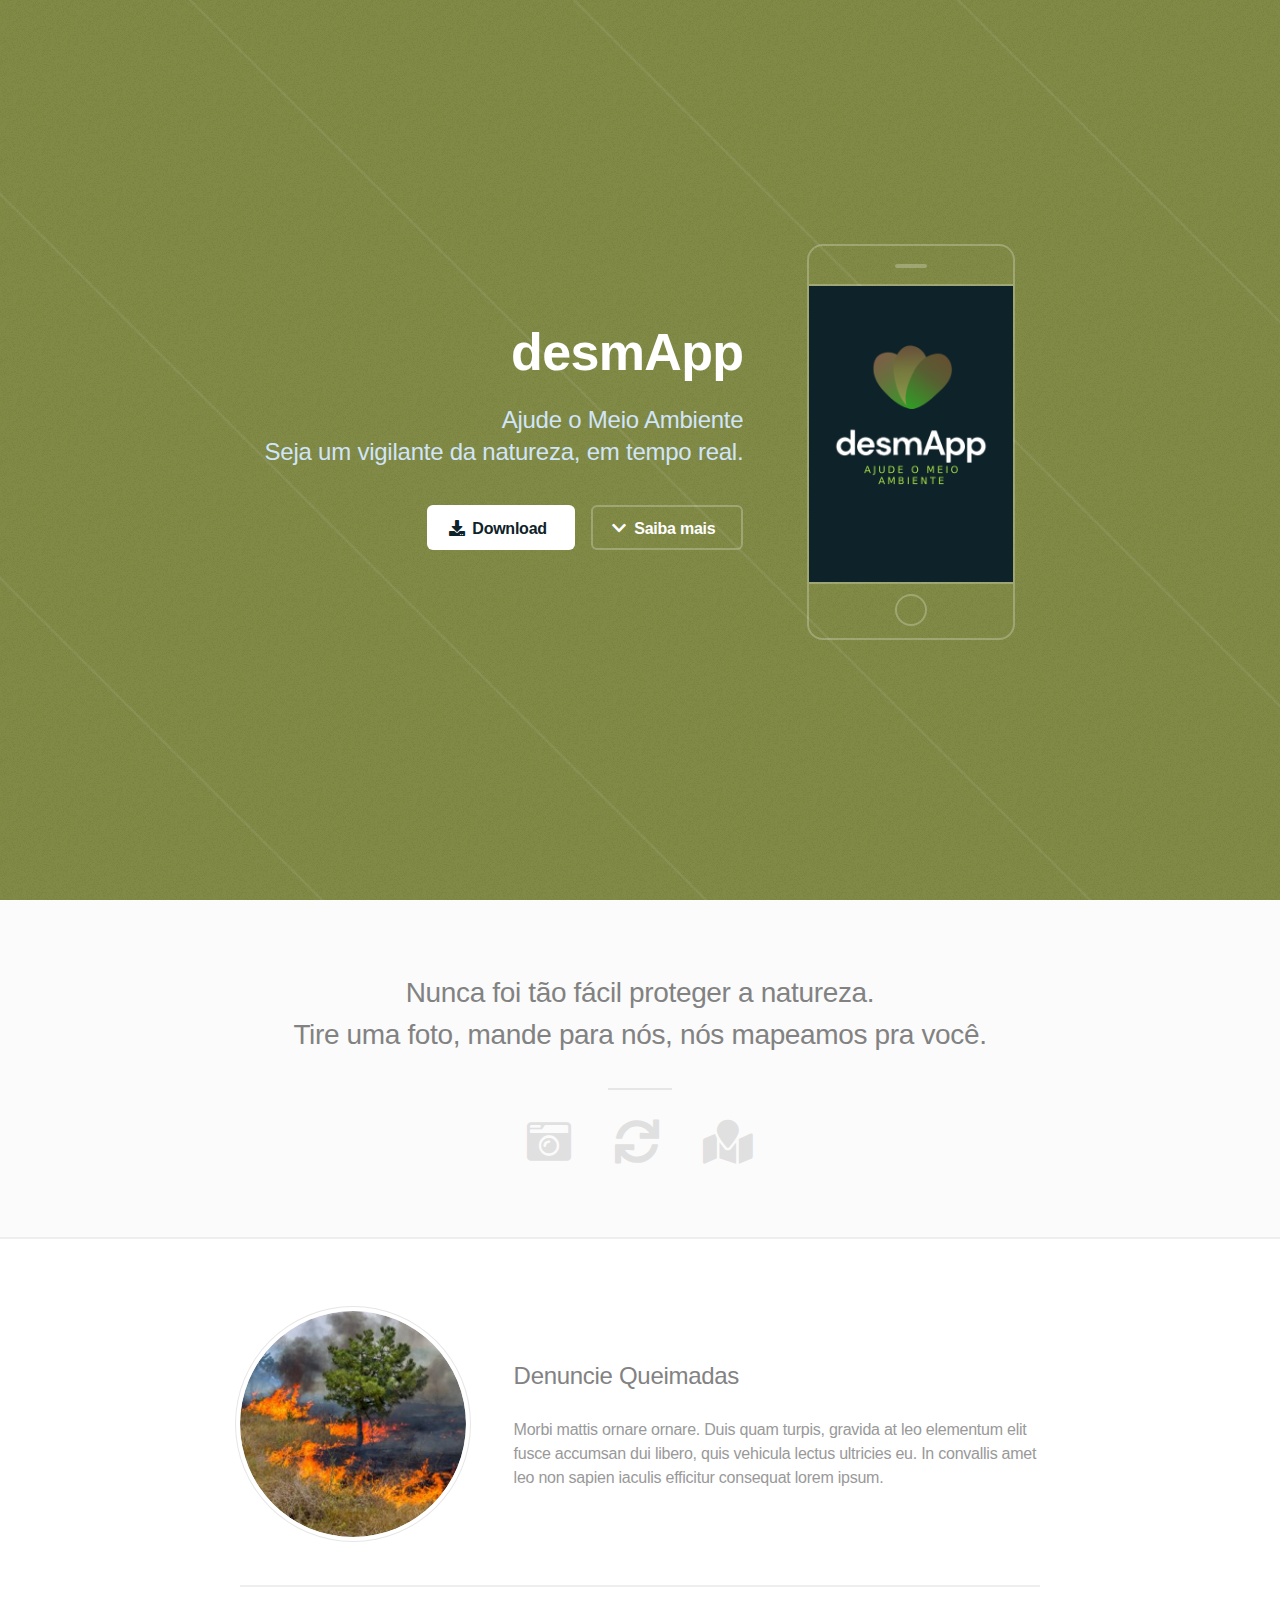
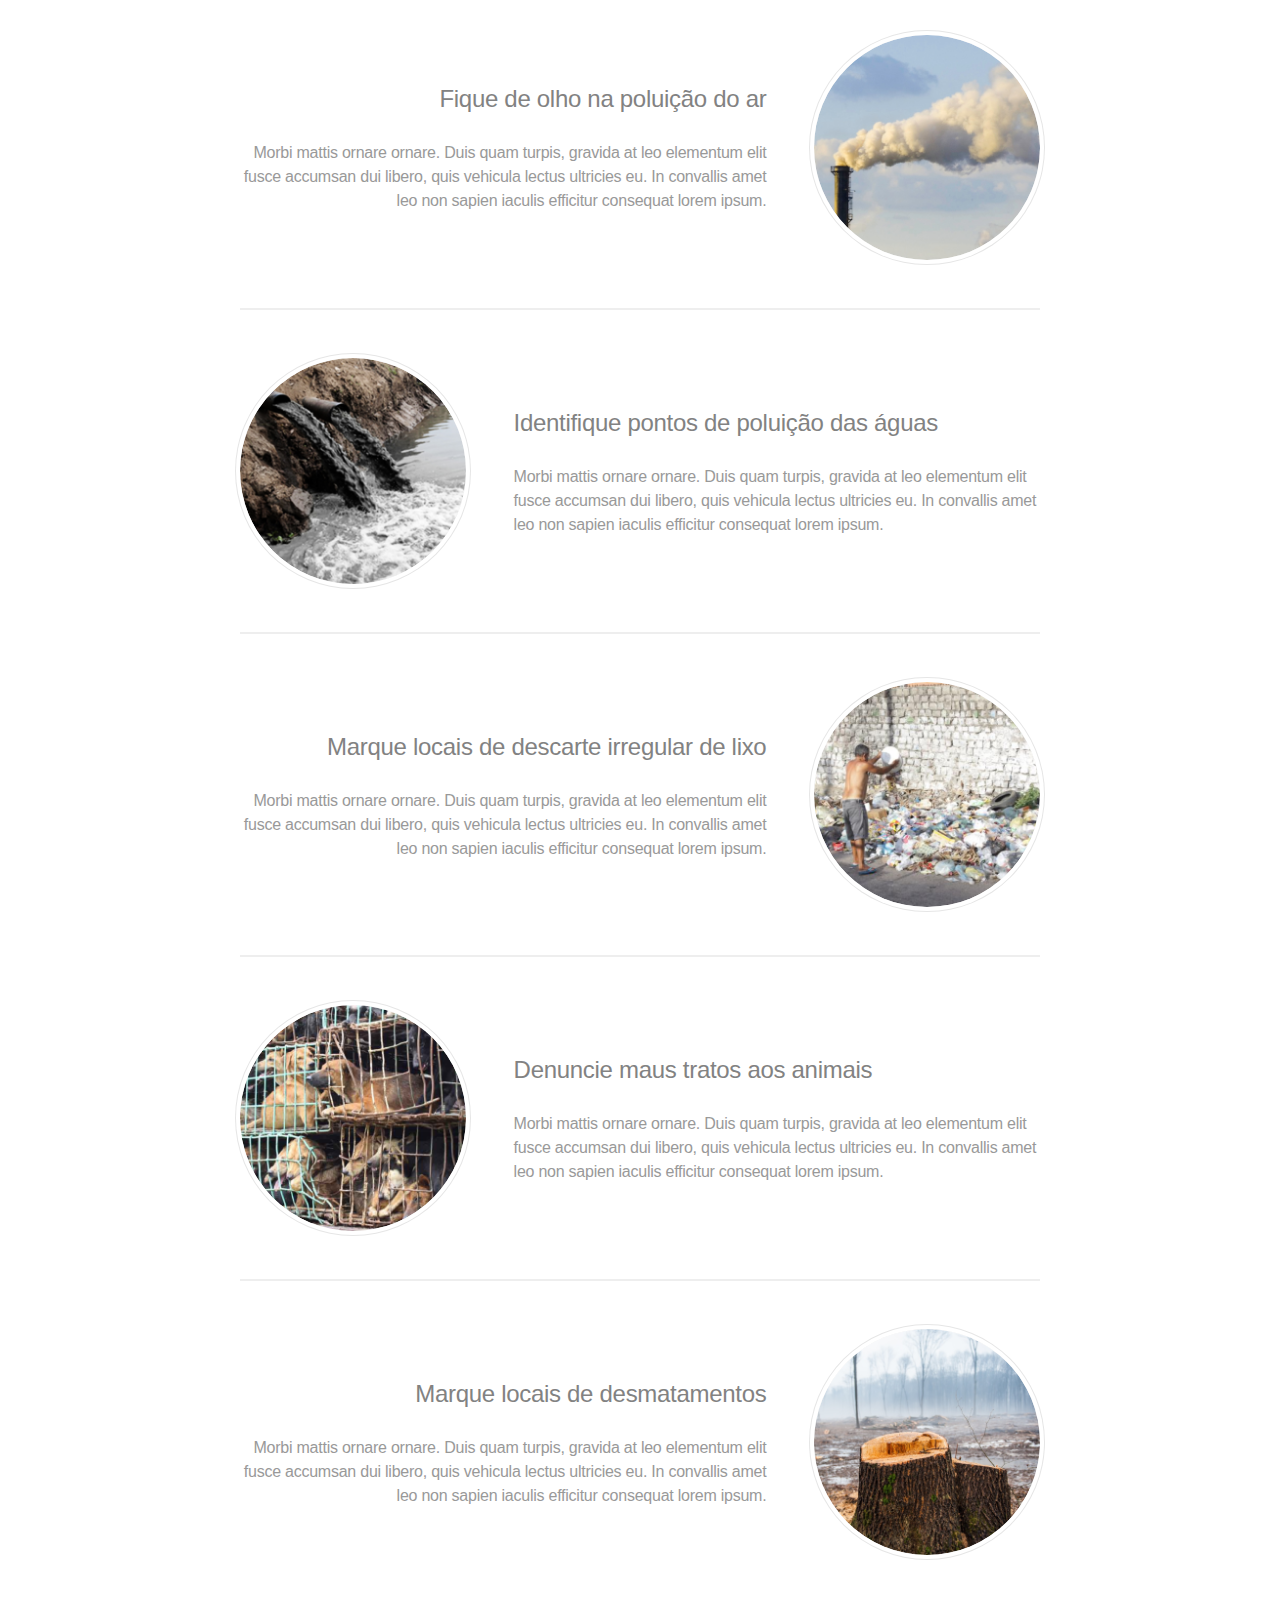
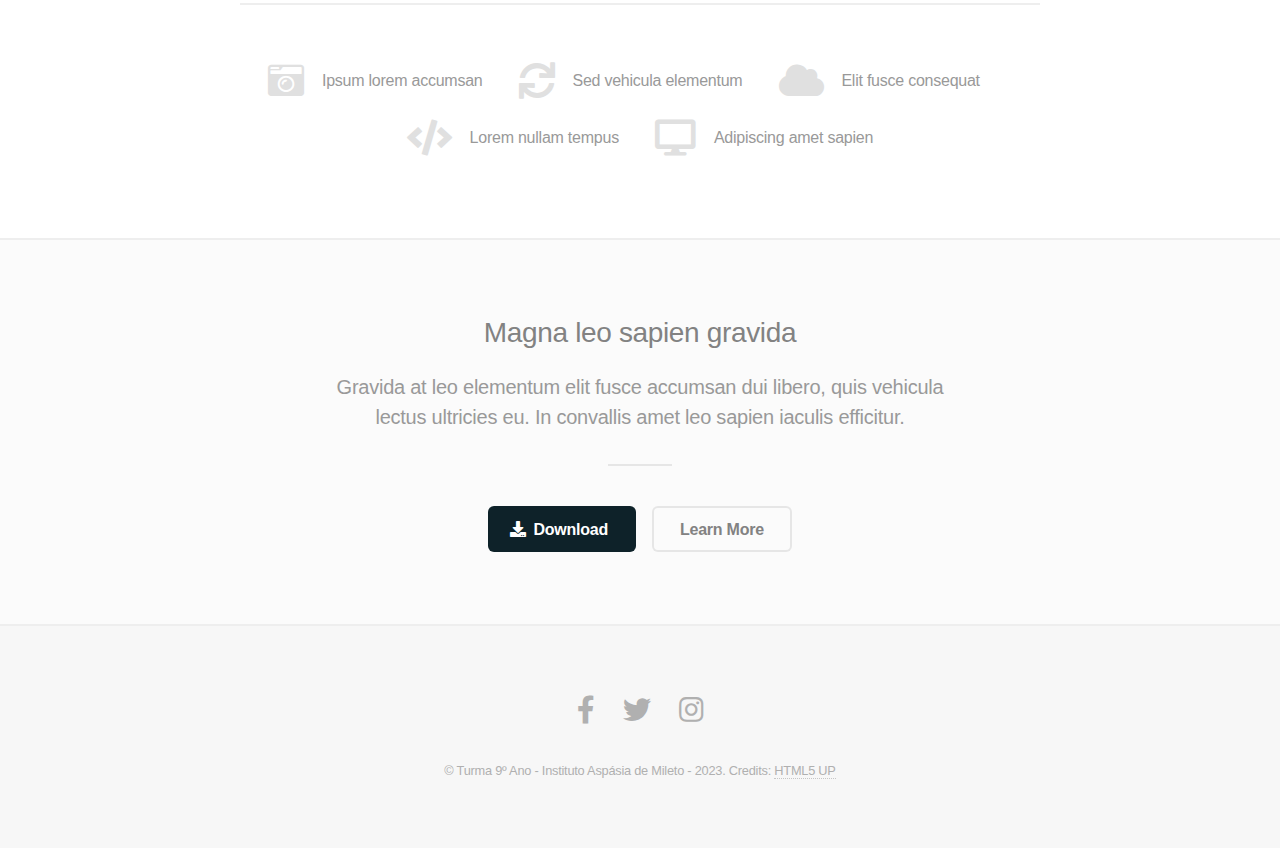
==== index.html @ bf7c0631 "Layout Site" ====
<!DOCTYPE HTML>
<!--
	Fractal by HTML5 UP
	html5up.net | @ajlkn
	Free for personal and commercial use under the CCA 3.0 license (html5up.net/license)
-->
<html>
	<head>
		<title>desmApp - Ajude o Meio Ambiente</title>
		<meta charset="utf-8" />
		<meta name="viewport" content="width=device-width, initial-scale=1, user-scalable=no" />
		<link rel="stylesheet" href="assets/css/main.css" />
		<noscript><link rel="stylesheet" href="assets/css/noscript.css" /></noscript>
	</head>
	<body class="is-preload">

		<!-- Header -->
			<header id="header">
				<div class="content">
					<h1><a href="#">desmApp</a></h1>
					<p>Ajude o Meio Ambiente<br />
					Seja um vigilante da natureza, em tempo real.</p>
					<ul class="actions">
						<li><a href="#" class="button primary icon solid fa-download">Download</a></li>
						<li><a href="#one" class="button icon solid fa-chevron-down scrolly">Saiba mais</a></li>
					</ul>
				</div>
				<div class="image phone"><div class="inner"><img src="images/screen.png" alt="" /></div></div>
			</header>

		<!-- One -->
			<section id="one" class="wrapper style2 special">
				<header class="major">
					<h2>Nunca foi tão fácil proteger a natureza. <br />
					Tire uma foto, mande para nós, nós mapeamos pra você.</h2>
				</header>
				<ul class="icons major">
					<li><span class="icon solid fa-camera-retro"><span class="label">Tire uma foto</span></span></li>
					<li><span class="icon solid fa-sync"><span class="label">Envie para nós</span></span></li>
					<li><span class="icon solid fa-map-marked"><span class="label">Mostraremos no mapa</span></span></li>
				</ul>
			</section>

		<!-- Two -->
			<section id="two" class="wrapper">
				<div class="inner alt">
					<section class="spotlight">
						<div class="image"><img src="images/pic01.png" alt="" /></div>
						<div class="content">
							<h3>Denuncie Queimadas</h3>
							<p>Morbi mattis ornare ornare. Duis quam turpis, gravida at leo elementum elit fusce accumsan dui libero, quis vehicula lectus ultricies eu. In convallis amet leo non sapien iaculis efficitur consequat lorem ipsum.</p>
						</div>
					</section>
					<section class="spotlight">
						<div class="image"><img src="images/pic02.png" alt="" /></div>
						<div class="content">
							<h3>Fique de olho na poluição do ar</h3>
							<p>Morbi mattis ornare ornare. Duis quam turpis, gravida at leo elementum elit fusce accumsan dui libero, quis vehicula lectus ultricies eu. In convallis amet leo non sapien iaculis efficitur consequat lorem ipsum.</p>
						</div>
					</section>
					<section class="spotlight">
						<div class="image"><img src="images/pic03.png" alt="" /></div>
						<div class="content">
							<h3>Identifique pontos de poluição das águas</h3>
							<p>Morbi mattis ornare ornare. Duis quam turpis, gravida at leo elementum elit fusce accumsan dui libero, quis vehicula lectus ultricies eu. In convallis amet leo non sapien iaculis efficitur consequat lorem ipsum.</p>
						</div>
					</section>
					<section class="spotlight">
						<div class="image"><img src="images/pic04.png" alt="" /></div>
						<div class="content">
							<h3>Marque locais de descarte irregular de lixo</h3>
							<p>Morbi mattis ornare ornare. Duis quam turpis, gravida at leo elementum elit fusce accumsan dui libero, quis vehicula lectus ultricies eu. In convallis amet leo non sapien iaculis efficitur consequat lorem ipsum.</p>
						</div>
					</section>
					<section class="spotlight">
						<div class="image"><img src="images/pic05.png" alt="" /></div>
						<div class="content">
							<h3>Denuncie maus tratos aos animais</h3>
							<p>Morbi mattis ornare ornare. Duis quam turpis, gravida at leo elementum elit fusce accumsan dui libero, quis vehicula lectus ultricies eu. In convallis amet leo non sapien iaculis efficitur consequat lorem ipsum.</p>
						</div>
					</section>
					<section class="spotlight">
						<div class="image"><img src="images/pic06.png" alt="" /></div>
						<div class="content">
							<h3>Marque locais de desmatamentos</h3>
							<p>Morbi mattis ornare ornare. Duis quam turpis, gravida at leo elementum elit fusce accumsan dui libero, quis vehicula lectus ultricies eu. In convallis amet leo non sapien iaculis efficitur consequat lorem ipsum.</p>
						</div>
					</section>
					<section class="special">
						<ul class="icons labeled">
							<li><span class="icon solid fa-camera-retro"><span class="label">Ipsum lorem accumsan</span></span></li>
							<li><span class="icon solid fa-sync"><span class="label">Sed vehicula elementum</span></span></li>
							<li><span class="icon solid fa-cloud"><span class="label">Elit fusce consequat</span></span></li>
							<li><span class="icon solid fa-code"><span class="label">Lorem nullam tempus</span></span></li>
							<li><span class="icon solid fa-desktop"><span class="label">Adipiscing amet sapien</span></span></li>
						</ul>
					</section>
				</div>
			</section>

		<!-- Three -->
			<section id="three" class="wrapper style2 special">
				<header class="major">
					<h2>Magna leo sapien gravida</h2>
					<p>Gravida at leo elementum elit fusce accumsan dui libero, quis vehicula<br />
					lectus ultricies eu. In convallis amet leo sapien iaculis efficitur.</p>
				</header>
				<ul class="actions special">
					<li><a href="#" class="button primary icon solid fa-download">Download</a></li>
					<li><a href="#" class="button">Learn More</a></li>
				</ul>
			</section>

		<!-- Four -->
		<!--
			<section id="four" class="wrapper">
				<div class="inner">

					<header class="major">
						<h2>Elements</h2>
					</header>

					<section>
						<h4>Text</h4>
						<p>This is <b>bold</b> and this is <strong>strong</strong>. This is <i>italic</i> and this is <em>emphasized</em>.
						This is <sup>superscript</sup> text and this is <sub>subscript</sub> text.
						This is <u>underlined</u> and this is code: <code>for (;;) { ... }</code>. Finally, <a href="#">this is a link</a>.</p>
						<hr />
						<header>
							<h4>Heading with a Subtitle</h4>
							<p>Lorem ipsum dolor sit amet nullam id egestas urna aliquam</p>
						</header>
						<p>Nunc lacinia ante nunc ac lobortis. Interdum adipiscing gravida odio porttitor sem non mi integer non faucibus ornare mi ut ante amet placerat aliquet. Volutpat eu sed ante lacinia sapien lorem accumsan varius montes viverra nibh in adipiscing blandit tempus accumsan.</p>
						<header>
							<h5>Heading with a Subtitle</h5>
							<p>Lorem ipsum dolor sit amet nullam id egestas urna aliquam</p>
						</header>
						<p>Nunc lacinia ante nunc ac lobortis. Interdum adipiscing gravida odio porttitor sem non mi integer non faucibus ornare mi ut ante amet placerat aliquet. Volutpat eu sed ante lacinia sapien lorem accumsan varius montes viverra nibh in adipiscing blandit tempus accumsan.</p>
						<hr />
						<h2>Heading Level 2</h2>
						<h3>Heading Level 3</h3>
						<h4>Heading Level 4</h4>
						<h5>Heading Level 5</h5>
						<h6>Heading Level 6</h6>
						<hr />
						<h5>Blockquote</h5>
						<blockquote>Fringilla nisl. Donec accumsan interdum nisi, quis tincidunt felis sagittis eget tempus euismod. Vestibulum ante ipsum primis in faucibus vestibulum. Blandit adipiscing eu felis iaculis volutpat ac adipiscing accumsan faucibus. Vestibulum ante ipsum primis in faucibus lorem ipsum dolor sit amet nullam adipiscing eu felis.</blockquote>
						<h5>Preformatted</h5>
						<pre><code>i = 0;

while (!deck.isInOrder()) {
  print 'Iteration ' + i;
  deck.shuffle();
  i++;
}

print 'It took ' + i + ' iterations to sort the deck.';</code></pre>
					</section>

					<section>
						<h4>Lists</h4>
						<div class="row">
							<div class="col-6 col-12-medium">
								<h5>Unordered</h5>
								<ul>
									<li>Dolor pulvinar etiam.</li>
									<li>Sagittis adipiscing.</li>
									<li>Felis enim feugiat.</li>
								</ul>
								<h5>Alternate</h5>
								<ul class="alt">
									<li>Dolor pulvinar etiam.</li>
									<li>Sagittis adipiscing.</li>
									<li>Felis enim feugiat.</li>
								</ul>
							</div>
							<div class="col-6 col-12-medium">
								<h5>Ordered</h5>
								<ol>
									<li>Dolor pulvinar etiam.</li>
									<li>Etiam vel felis viverra.</li>
									<li>Felis enim feugiat.</li>
									<li>Dolor pulvinar etiam.</li>
									<li>Etiam vel felis lorem.</li>
									<li>Felis enim et feugiat.</li>
								</ol>
								<h5>Icons</h5>
								<ul class="icons">
									<li><a href="#" class="icon brands fa-twitter"><span class="label">Twitter</span></a></li>
									<li><a href="#" class="icon brands fa-facebook-f"><span class="label">Facebook</span></a></li>
									<li><a href="#" class="icon brands fa-instagram"><span class="label">Instagram</span></a></li>
									<li><a href="#" class="icon brands fa-github"><span class="label">Github</span></a></li>
								</ul>
							</div>
						</div>
						<h5>Actions</h5>
						<div class="row">
							<div class="col-6 col-12-medium">
								<ul class="actions">
									<li><a href="#" class="button primary">Default</a></li>
									<li><a href="#" class="button">Default</a></li>
								</ul>
								<ul class="actions small">
									<li><a href="#" class="button primary small">Small</a></li>
									<li><a href="#" class="button small">Small</a></li>
								</ul>
								<ul class="actions stacked">
									<li><a href="#" class="button primary">Default</a></li>
									<li><a href="#" class="button">Default</a></li>
								</ul>
								<ul class="actions stacked">
									<li><a href="#" class="button primary small">Small</a></li>
									<li><a href="#" class="button small">Small</a></li>
								</ul>
							</div>
							<div class="col-6 col-12-medium">
								<ul class="actions stacked">
									<li><a href="#" class="button primary fit">Default</a></li>
									<li><a href="#" class="button fit">Default</a></li>
								</ul>
								<ul class="actions stacked">
									<li><a href="#" class="button primary small fit">Small</a></li>
									<li><a href="#" class="button small fit">Small</a></li>
								</ul>
							</div>
						</div>
					</section>

					<section>
						<h4>Table</h4>
						<h5>Default</h5>
						<div class="table-wrapper">
							<table>
								<thead>
									<tr>
										<th>Name</th>
										<th>Description</th>
										<th>Price</th>
									</tr>
								</thead>
								<tbody>
									<tr>
										<td>Item One</td>
										<td>Ante turpis integer aliquet porttitor.</td>
										<td>29.99</td>
									</tr>
									<tr>
										<td>Item Two</td>
										<td>Vis ac commodo adipiscing arcu aliquet.</td>
										<td>19.99</td>
									</tr>
									<tr>
										<td>Item Three</td>
										<td> Morbi faucibus arcu accumsan lorem.</td>
										<td>29.99</td>
									</tr>
									<tr>
										<td>Item Four</td>
										<td>Vitae integer tempus condimentum.</td>
										<td>19.99</td>
									</tr>
									<tr>
										<td>Item Five</td>
										<td>Ante turpis integer aliquet porttitor.</td>
										<td>29.99</td>
									</tr>
								</tbody>
								<tfoot>
									<tr>
										<td colspan="2"></td>
										<td>100.00</td>
									</tr>
								</tfoot>
							</table>
						</div>

						<h5>Alternate</h5>
						<div class="table-wrapper">
							<table class="alt">
								<thead>
									<tr>
										<th>Name</th>
										<th>Description</th>
										<th>Price</th>
									</tr>
								</thead>
								<tbody>
									<tr>
										<td>Item One</td>
										<td>Ante turpis integer aliquet porttitor.</td>
										<td>29.99</td>
									</tr>
									<tr>
										<td>Item Two</td>
										<td>Vis ac commodo adipiscing arcu aliquet.</td>
										<td>19.99</td>
									</tr>
									<tr>
										<td>Item Three</td>
										<td> Morbi faucibus arcu accumsan lorem.</td>
										<td>29.99</td>
									</tr>
									<tr>
										<td>Item Four</td>
										<td>Vitae integer tempus condimentum.</td>
										<td>19.99</td>
									</tr>
									<tr>
										<td>Item Five</td>
										<td>Ante turpis integer aliquet porttitor.</td>
										<td>29.99</td>
									</tr>
								</tbody>
								<tfoot>
									<tr>
										<td colspan="2"></td>
										<td>100.00</td>
									</tr>
								</tfoot>
							</table>
						</div>
					</section>

					<section>
						<h4>Buttons</h4>
						<ul class="actions">
							<li><a href="#" class="button primary">Primary</a></li>
							<li><a href="#" class="button">Default</a></li>
						</ul>
						<ul class="actions">
							<li><a href="#" class="button large">Large</a></li>
							<li><a href="#" class="button">Default</a></li>
							<li><a href="#" class="button small">Small</a></li>
						</ul>
						<ul class="actions fit">
							<li><a href="#" class="button fit">Fit</a></li>
							<li><a href="#" class="button primary fit">Fit</a></li>
							<li><a href="#" class="button fit">Fit</a></li>
						</ul>
						<ul class="actions fit small">
							<li><a href="#" class="button primary fit small">Fit + Small</a></li>
							<li><a href="#" class="button fit small">Fit + Small</a></li>
							<li><a href="#" class="button primary fit small">Fit + Small</a></li>
						</ul>
						<ul class="actions">
							<li><a href="#" class="button primary icon solid fa-download">Icon</a></li>
							<li><a href="#" class="button icon solid fa-download">Icon</a></li>
						</ul>
						<ul class="actions">
							<li><span class="button primary disabled">Disabled</span></li>
							<li><span class="button disabled">Disabled</span></li>
						</ul>
					</section>

					<section>
						<h4>Form</h4>
						<form method="post" action="#">
							<div class="row gtr-uniform">
								<div class="col-6 col-12-xsmall">
									<input type="text" name="demo-name" id="demo-name" value="" placeholder="Name" />
								</div>
								<div class="col-6 col-12-xsmall">
									<input type="email" name="demo-email" id="demo-email" value="" placeholder="Email" />
								</div>
								<div class="col-12">
									<select name="demo-category" id="demo-category">
										<option value="">- Category -</option>
										<option value="1">Manufacturing</option>
										<option value="1">Shipping</option>
										<option value="1">Administration</option>
										<option value="1">Human Resources</option>
									</select>
								</div>
								<div class="col-4 col-12-small">
									<input type="radio" id="demo-priority-low" name="demo-priority" checked>
									<label for="demo-priority-low">Low</label>
								</div>
								<div class="col-4 col-12-small">
									<input type="radio" id="demo-priority-normal" name="demo-priority">
									<label for="demo-priority-normal">Normal</label>
								</div>
								<div class="col-4 col-12-small">
									<input type="radio" id="demo-priority-high" name="demo-priority">
									<label for="demo-priority-high">High</label>
								</div>
								<div class="col-6 col-12-small">
									<input type="checkbox" id="demo-copy" name="demo-copy">
									<label for="demo-copy">Email me a copy</label>
								</div>
								<div class="col-6 col-12-small">
									<input type="checkbox" id="demo-human" name="demo-human" checked>
									<label for="demo-human">Not a robot</label>
								</div>
								<div class="col-12">
									<textarea name="demo-message" id="demo-message" placeholder="Enter your message" rows="6"></textarea>
								</div>
								<div class="col-12">
									<ul class="actions">
										<li><input type="submit" value="Send Message" class="primary" /></li>
										<li><input type="reset" value="Reset" /></li>
									</ul>
								</div>
							</div>
						</form>
					</section>

					<section>
						<h4>Image</h4>
						<h5>Fit</h5>
						<div class="box alt">
							<div class="row gtr-uniform">
								<div class="col-12"><span class="image fit"><img src="images/pic04.jpg" alt="" /></span></div>
								<div class="col-4"><span class="image fit"><img src="images/pic01.jpg" alt="" /></span></div>
								<div class="col-4"><span class="image fit"><img src="images/pic02.jpg" alt="" /></span></div>
								<div class="col-4"><span class="image fit"><img src="images/pic03.jpg" alt="" /></span></div>
								<div class="col-4"><span class="image fit"><img src="images/pic02.jpg" alt="" /></span></div>
								<div class="col-4"><span class="image fit"><img src="images/pic03.jpg" alt="" /></span></div>
								<div class="col-4"><span class="image fit"><img src="images/pic01.jpg" alt="" /></span></div>
								<div class="col-4"><span class="image fit"><img src="images/pic03.jpg" alt="" /></span></div>
								<div class="col-4"><span class="image fit"><img src="images/pic01.jpg" alt="" /></span></div>
								<div class="col-4"><span class="image fit"><img src="images/pic02.jpg" alt="" /></span></div>
							</div>
						</div>
						<h5>Left &amp; Right</h5>
						<p><span class="image left"><img src="images/pic05.jpg" alt="" /></span>Fringilla nisl. Donec accumsan interdum nisi, quis tincidunt felis sagittis eget. tempus euismod. Vestibulum ante ipsum primis in faucibus vestibulum. Blandit adipiscing eu felis iaculis volutpat ac adipiscing accumsan eu faucibus. Integer ac pellentesque praesent tincidunt felis sagittis eget. tempus euismod. Vestibulum ante ipsum primis in faucibus vestibulum. Blandit adipiscing eu felis iaculis volutpat ac adipiscing accumsan eu faucibus. Integer ac pellentesque praesent. Donec accumsan interdum nisi, quis tincidunt felis sagittis eget. tempus euismod. Vestibulum ante ipsum primis in faucibus vestibulum. Blandit adipiscing eu felis iaculis volutpat ac adipiscing accumsan eu faucibus. Integer ac pellentesque praesent tincidunt felis sagittis eget. tempus euismod. Vestibulum ante ipsum primis in faucibus vestibulum. Blandit adipiscing eu felis iaculis volutpat ac adipiscing accumsan eu faucibus. Integer ac pellentesque praesent. Blandit adipiscing eu felis iaculis volutpat ac adipiscing accumsan eu faucibus. Integer ac pellentesque praesent tincidunt felis sagittis eget. tempus euismod. Vestibulum ante ipsum primis in faucibus vestibulum. Blandit adipiscing eu felis iaculis volutpat ac adipiscing accumsan eu faucibus. Integer ac pellentesque praesent.</p>
						<p><span class="image right"><img src="images/pic05.jpg" alt="" /></span>Fringilla nisl. Donec accumsan interdum nisi, quis tincidunt felis sagittis eget. tempus euismod. Vestibulum ante ipsum primis in faucibus vestibulum. Blandit adipiscing eu felis iaculis volutpat ac adipiscing accumsan eu faucibus. Integer ac pellentesque praesent tincidunt felis sagittis eget. tempus euismod. Vestibulum ante ipsum primis in faucibus vestibulum. Blandit adipiscing eu felis iaculis volutpat ac adipiscing accumsan eu faucibus. Integer ac pellentesque praesent. Donec accumsan interdum nisi, quis tincidunt felis sagittis eget. tempus euismod. Vestibulum ante ipsum primis in faucibus vestibulum. Blandit adipiscing eu felis iaculis volutpat ac adipiscing accumsan eu faucibus. Integer ac pellentesque praesent tincidunt felis sagittis eget. tempus euismod. Vestibulum ante ipsum primis in faucibus vestibulum. Blandit adipiscing eu felis iaculis volutpat ac adipiscing accumsan eu faucibus. Integer ac pellentesque praesent. Blandit adipiscing eu felis iaculis volutpat ac adipiscing accumsan eu faucibus. Integer ac pellentesque praesent tincidunt felis sagittis eget. tempus euismod. Vestibulum ante ipsum primis in faucibus vestibulum. Blandit adipiscing eu felis iaculis volutpat ac adipiscing accumsan eu faucibus. Integer ac pellentesque praesent.</p>
					</section>

				</div>
			</section>
		-->

		<!-- Footer -->
			<footer id="footer">
				<ul class="icons">
					<li><a href="#" class="icon brands fa-facebook-f"><span class="label">Facebook</span></a></li>
					<li><a href="#" class="icon brands fa-twitter"><span class="label">Twitter</span></a></li>
					<li><a href="#" class="icon brands fa-instagram"><span class="label">Instagram</span></a></li>
				</ul>
				<p class="copyright">&copy; Turma 9º Ano - Instituto Aspásia de Mileto - 2023. Credits: <a href="http://html5up.net">HTML5 UP</a></p>
			</footer>

		<!-- Scripts -->
			<script src="assets/js/jquery.min.js"></script>
			<script src="assets/js/jquery.scrolly.min.js"></script>
			<script src="assets/js/browser.min.js"></script>
			<script src="assets/js/breakpoints.min.js"></script>
			<script src="assets/js/util.js"></script>
			<script src="assets/js/main.js"></script>

	</body>
</html>
---- assets/css/main.css ----
@import url(fontawesome-all.min.css);

/*
	Fractal by HTML5 UP
	html5up.net | @ajlkn
	Free for personal and commercial use under the CCA 3.0 license (html5up.net/license)
*/

html, body, div, span, applet, object,
iframe, h1, h2, h3, h4, h5, h6, p, blockquote,
pre, a, abbr, acronym, address, big, cite,
code, del, dfn, em, img, ins, kbd, q, s, samp,
small, strike, strong, sub, sup, tt, var, b,
u, i, center, dl, dt, dd, ol, ul, li, fieldset,
form, label, legend, table, caption, tbody,
tfoot, thead, tr, th, td, article, aside,
canvas, details, embed, figure, figcaption,
footer, header, hgroup, menu, nav, output, ruby,
section, summary, time, mark, audio, video {
	margin: 0;
	padding: 0;
	border: 0;
	font-size: 100%;
	font: inherit;
	vertical-align: baseline;}

article, aside, details, figcaption, figure,
footer, header, hgroup, menu, nav, section {
	display: block;}

body {
	line-height: 1;
}

ol, ul {
	list-style: none;
}

blockquote, q {
	quotes: none;
}

	blockquote:before, blockquote:after, q:before, q:after {
		content: '';
		content: none;
	}

table {
	border-collapse: collapse;
	border-spacing: 0;
}

body {
	-webkit-text-size-adjust: none;
}

mark {
	background-color: transparent;
	color: inherit;
}

input::-moz-focus-inner {
	border: 0;
	padding: 0;
}

input, select, textarea {
	-moz-appearance: none;
	-webkit-appearance: none;
	-ms-appearance: none;
	appearance: none;
}

/* Basic */

	@-ms-viewport {
		width: device-width;
	}

	body {
		-ms-overflow-style: scrollbar;
	}

	@media screen and (max-width: 360px) {

		html, body {
			min-width: 320px;
		}

	}

	html {
		box-sizing: border-box;
	}

	*, *:before, *:after {
		box-sizing: inherit;
	}

	body {
		background: #ffffff;
	}

		body.is-preload *, body.is-preload *:before, body.is-preload *:after {
			-moz-animation: none !important;
			-webkit-animation: none !important;
			-ms-animation: none !important;
			animation: none !important;
			-moz-transition: none !important;
			-webkit-transition: none !important;
			-ms-transition: none !important;
			transition: none !important;
		}

/* Type */

	body {
		color: #999999;
	}

	html, input, select, textarea {
		font-size: 16pt;
	}

		@media screen and (max-width: 1680px) {

			html, input, select, textarea {
				font-size: 13pt;
			}

		}

		@media screen and (max-width: 1280px) {

			html, input, select, textarea {
				font-size: 12pt;
			}

		}

		@media screen and (max-width: 360px) {

			html, input, select, textarea {
				font-size: 11pt;
			}

		}

	body, input, select, textarea {
		font-family: Arial, Helvetica, sans-serif;
		font-weight: normal;
		line-height: 1.5em;
		letter-spacing: -0.015em;
	}

	a {
		-moz-transition: color 0.2s ease-in-out, border-bottom-color 0.2s ease-in-out;
		-webkit-transition: color 0.2s ease-in-out, border-bottom-color 0.2s ease-in-out;
		-ms-transition: color 0.2s ease-in-out, border-bottom-color 0.2s ease-in-out;
		transition: color 0.2s ease-in-out, border-bottom-color 0.2s ease-in-out;
		text-decoration: none;
		border-bottom: dotted 1px;
	}

		a:hover {
			border-bottom-color: transparent !important;
		}

	strong, b {
		font-weight: bold;
	}

	em, i {
		font-style: italic;
	}

	p {
		margin: 0 0 2em 0;
	}

	h1, h2, h3, h4, h5, h6 {
		font-weight: normal;
		line-height: 1em;
		margin: 0 0 1em 0;
		letter-spacing: -0.0125em;
	}

		h1 a, h2 a, h3 a, h4 a, h5 a, h6 a {
			color: inherit;
			text-decoration: none;
			border-bottom: none;
		}

		@media screen and (max-width: 980px) {

			h1 br, h2 br, h3 br, h4 br, h5 br, h6 br {
				display: none;
			}

		}

	h2 {
		font-size: 1.75em;
		line-height: 1.5em;
	}

	h3 {
		font-size: 1.5em;
		line-height: 1.5em;
	}

	h4 {
		font-size: 1.1em;
		line-height: 1.5em;
	}

	h5 {
		font-size: 0.9em;
		line-height: 1.5em;
	}

	h6 {
		font-size: 0.7em;
		line-height: 1.5em;
	}

	@media screen and (max-width: 736px) {

		h2 {
			font-size: 1.25em;
		}

		h3 {
			font-size: 1.2em;
		}

		h4 {
			font-size: 1em;
		}

	}

	sub {
		font-size: 0.8em;
		position: relative;
		top: 0.5em;
	}

	sup {
		font-size: 0.8em;
		position: relative;
		top: -0.5em;
	}

	blockquote {
		border-left-style: solid;
		border-left-width: 4px;
		font-style: italic;
		margin: 0 0 2em 0;
		padding: 0.5em 0 0.5em 2em;
	}

	code {
		border-radius: 6px;
		border-style: solid;
		border-width: 1px;
		font-family: "Courier New", monospace;
		font-size: 0.9em;
		margin: 0 0.25em;
		padding: 0.25em 0.65em;
	}

	pre {
		-webkit-overflow-scrolling: touch;
		font-family: "Courier New", monospace;
		font-size: 0.9em;
		margin: 0 0 2em 0;
	}

		pre code {
			display: block;
			line-height: 1.75em;
			padding: 1em 1.5em;
			overflow-x: auto;
		}

	hr {
		border: 0;
		border-bottom-style: solid;
		border-bottom-width: 1px;
		margin: 2em 0;
	}

		hr.major {
			margin: 3em 0;
		}

	.align-left {
		text-align: left;
	}

	.align-center {
		text-align: center;
	}

	.align-right {
		text-align: right;
	}

	input, select, textarea {
		color: #999999;
	}

	a {
		color: inherit;
		border-bottom-color: #d6d6d6;
	}

		a:hover {
			color: #4696e5;
		}

	strong, b {
		color: #828282;
	}

	h1, h2, h3, h4, h5, h6 {
		color: #828282;
	}

	blockquote {
		border-left-color: #e6e6e6;
	}

	code {
		background: rgba(144, 144, 144, 0.075);
		border-color: #e6e6e6;
	}

	hr {
		border-bottom-color: #e6e6e6;
	}

/* Row */

	.row {
		display: flex;
		flex-wrap: wrap;
		box-sizing: border-box;
		align-items: stretch;
	}

		.row > * {
			box-sizing: border-box;
		}

		.row.gtr-uniform > * > :last-child {
			margin-bottom: 0;
		}

		.row.aln-left {
			justify-content: flex-start;
		}

		.row.aln-center {
			justify-content: center;
		}

		.row.aln-right {
			justify-content: flex-end;
		}

		.row.aln-top {
			align-items: flex-start;
		}

		.row.aln-middle {
			align-items: center;
		}

		.row.aln-bottom {
			align-items: flex-end;
		}

		.row > .imp {
			order: -1;
		}

		.row > .col-1 {
			width: 8.33333%;
		}

		.row > .off-1 {
			margin-left: 8.33333%;
		}

		.row > .col-2 {
			width: 16.66667%;
		}

		.row > .off-2 {
			margin-left: 16.66667%;
		}

		.row > .col-3 {
			width: 25%;
		}

		.row > .off-3 {
			margin-left: 25%;
		}

		.row > .col-4 {
			width: 33.33333%;
		}

		.row > .off-4 {
			margin-left: 33.33333%;
		}

		.row > .col-5 {
			width: 41.66667%;
		}

		.row > .off-5 {
			margin-left: 41.66667%;
		}

		.row > .col-6 {
			width: 50%;
		}

		.row > .off-6 {
			margin-left: 50%;
		}

		.row > .col-7 {
			width: 58.33333%;
		}

		.row > .off-7 {
			margin-left: 58.33333%;
		}

		.row > .col-8 {
			width: 66.66667%;
		}

		.row > .off-8 {
			margin-left: 66.66667%;
		}

		.row > .col-9 {
			width: 75%;
		}

		.row > .off-9 {
			margin-left: 75%;
		}

		.row > .col-10 {
			width: 83.33333%;
		}

		.row > .off-10 {
			margin-left: 83.33333%;
		}

		.row > .col-11 {
			width: 91.66667%;
		}

		.row > .off-11 {
			margin-left: 91.66667%;
		}

		.row > .col-12 {
			width: 100%;
		}

		.row > .off-12 {
			margin-left: 100%;
		}

		.row.gtr-0 {
			margin-top: 0;
			margin-left: 0em;
		}

			.row.gtr-0 > * {
				padding: 0 0 0 0em;
			}

			.row.gtr-0.gtr-uniform {
				margin-top: 0em;
			}

				.row.gtr-0.gtr-uniform > * {
					padding-top: 0em;
				}

		.row.gtr-25 {
			margin-top: 0;
			margin-left: -0.375em;
		}

			.row.gtr-25 > * {
				padding: 0 0 0 0.375em;
			}

			.row.gtr-25.gtr-uniform {
				margin-top: -0.375em;
			}

				.row.gtr-25.gtr-uniform > * {
					padding-top: 0.375em;
				}

		.row.gtr-50 {
			margin-top: 0;
			margin-left: -0.75em;
		}

			.row.gtr-50 > * {
				padding: 0 0 0 0.75em;
			}

			.row.gtr-50.gtr-uniform {
				margin-top: -0.75em;
			}

				.row.gtr-50.gtr-uniform > * {
					padding-top: 0.75em;
				}

		.row {
			margin-top: 0;
			margin-left: -1.5em;
		}

			.row > * {
				padding: 0 0 0 1.5em;
			}

			.row.gtr-uniform {
				margin-top: -1.5em;
			}

				.row.gtr-uniform > * {
					padding-top: 1.5em;
				}

		.row.gtr-150 {
			margin-top: 0;
			margin-left: -2.25em;
		}

			.row.gtr-150 > * {
				padding: 0 0 0 2.25em;
			}

			.row.gtr-150.gtr-uniform {
				margin-top: -2.25em;
			}

				.row.gtr-150.gtr-uniform > * {
					padding-top: 2.25em;
				}

		.row.gtr-200 {
			margin-top: 0;
			margin-left: -3em;
		}

			.row.gtr-200 > * {
				padding: 0 0 0 3em;
			}

			.row.gtr-200.gtr-uniform {
				margin-top: -3em;
			}

				.row.gtr-200.gtr-uniform > * {
					padding-top: 3em;
				}

		@media screen and (max-width: 1680px) {

			.row {
				display: flex;
				flex-wrap: wrap;
				box-sizing: border-box;
				align-items: stretch;
			}

				.row > * {
					box-sizing: border-box;
				}

				.row.gtr-uniform > * > :last-child {
					margin-bottom: 0;
				}

				.row.aln-left {
					justify-content: flex-start;
				}

				.row.aln-center {
					justify-content: center;
				}

				.row.aln-right {
					justify-content: flex-end;
				}

				.row.aln-top {
					align-items: flex-start;
				}

				.row.aln-middle {
					align-items: center;
				}

				.row.aln-bottom {
					align-items: flex-end;
				}

				.row > .imp-xlarge {
					order: -1;
				}

				.row > .col-1-xlarge {
					width: 8.33333%;
				}

				.row > .off-1-xlarge {
					margin-left: 8.33333%;
				}

				.row > .col-2-xlarge {
					width: 16.66667%;
				}

				.row > .off-2-xlarge {
					margin-left: 16.66667%;
				}

				.row > .col-3-xlarge {
					width: 25%;
				}

				.row > .off-3-xlarge {
					margin-left: 25%;
				}

				.row > .col-4-xlarge {
					width: 33.33333%;
				}

				.row > .off-4-xlarge {
					margin-left: 33.33333%;
				}

				.row > .col-5-xlarge {
					width: 41.66667%;
				}

				.row > .off-5-xlarge {
					margin-left: 41.66667%;
				}

				.row > .col-6-xlarge {
					width: 50%;
				}

				.row > .off-6-xlarge {
					margin-left: 50%;
				}

				.row > .col-7-xlarge {
					width: 58.33333%;
				}

				.row > .off-7-xlarge {
					margin-left: 58.33333%;
				}

				.row > .col-8-xlarge {
					width: 66.66667%;
				}

				.row > .off-8-xlarge {
					margin-left: 66.66667%;
				}

				.row > .col-9-xlarge {
					width: 75%;
				}

				.row > .off-9-xlarge {
					margin-left: 75%;
				}

				.row > .col-10-xlarge {
					width: 83.33333%;
				}

				.row > .off-10-xlarge {
					margin-left: 83.33333%;
				}

				.row > .col-11-xlarge {
					width: 91.66667%;
				}

				.row > .off-11-xlarge {
					margin-left: 91.66667%;
				}

				.row > .col-12-xlarge {
					width: 100%;
				}

				.row > .off-12-xlarge {
					margin-left: 100%;
				}

				.row.gtr-0 {
					margin-top: 0;
					margin-left: 0em;
				}

					.row.gtr-0 > * {
						padding: 0 0 0 0em;
					}

					.row.gtr-0.gtr-uniform {
						margin-top: 0em;
					}

						.row.gtr-0.gtr-uniform > * {
							padding-top: 0em;
						}

				.row.gtr-25 {
					margin-top: 0;
					margin-left: -0.375em;
				}

					.row.gtr-25 > * {
						padding: 0 0 0 0.375em;
					}

					.row.gtr-25.gtr-uniform {
						margin-top: -0.375em;
					}

						.row.gtr-25.gtr-uniform > * {
							padding-top: 0.375em;
						}

				.row.gtr-50 {
					margin-top: 0;
					margin-left: -0.75em;
				}

					.row.gtr-50 > * {
						padding: 0 0 0 0.75em;
					}

					.row.gtr-50.gtr-uniform {
						margin-top: -0.75em;
					}

						.row.gtr-50.gtr-uniform > * {
							padding-top: 0.75em;
						}

				.row {
					margin-top: 0;
					margin-left: -1.5em;
				}

					.row > * {
						padding: 0 0 0 1.5em;
					}

					.row.gtr-uniform {
						margin-top: -1.5em;
					}

						.row.gtr-uniform > * {
							padding-top: 1.5em;
						}

				.row.gtr-150 {
					margin-top: 0;
					margin-left: -2.25em;
				}

					.row.gtr-150 > * {
						padding: 0 0 0 2.25em;
					}

					.row.gtr-150.gtr-uniform {
						margin-top: -2.25em;
					}

						.row.gtr-150.gtr-uniform > * {
							padding-top: 2.25em;
						}

				.row.gtr-200 {
					margin-top: 0;
					margin-left: -3em;
				}

					.row.gtr-200 > * {
						padding: 0 0 0 3em;
					}

					.row.gtr-200.gtr-uniform {
						margin-top: -3em;
					}

						.row.gtr-200.gtr-uniform > * {
							padding-top: 3em;
						}

		}

		@media screen and (max-width: 1280px) {

			.row {
				display: flex;
				flex-wrap: wrap;
				box-sizing: border-box;
				align-items: stretch;
			}

				.row > * {
					box-sizing: border-box;
				}

				.row.gtr-uniform > * > :last-child {
					margin-bottom: 0;
				}

				.row.aln-left {
					justify-content: flex-start;
				}

				.row.aln-center {
					justify-content: center;
				}

				.row.aln-right {
					justify-content: flex-end;
				}

				.row.aln-top {
					align-items: flex-start;
				}

				.row.aln-middle {
					align-items: center;
				}

				.row.aln-bottom {
					align-items: flex-end;
				}

				.row > .imp-large {
					order: -1;
				}

				.row > .col-1-large {
					width: 8.33333%;
				}

				.row > .off-1-large {
					margin-left: 8.33333%;
				}

				.row > .col-2-large {
					width: 16.66667%;
				}

				.row > .off-2-large {
					margin-left: 16.66667%;
				}

				.row > .col-3-large {
					width: 25%;
				}

				.row > .off-3-large {
					margin-left: 25%;
				}

				.row > .col-4-large {
					width: 33.33333%;
				}

				.row > .off-4-large {
					margin-left: 33.33333%;
				}

				.row > .col-5-large {
					width: 41.66667%;
				}

				.row > .off-5-large {
					margin-left: 41.66667%;
				}

				.row > .col-6-large {
					width: 50%;
				}

				.row > .off-6-large {
					margin-left: 50%;
				}

				.row > .col-7-large {
					width: 58.33333%;
				}

				.row > .off-7-large {
					margin-left: 58.33333%;
				}

				.row > .col-8-large {
					width: 66.66667%;
				}

				.row > .off-8-large {
					margin-left: 66.66667%;
				}

				.row > .col-9-large {
					width: 75%;
				}

				.row > .off-9-large {
					margin-left: 75%;
				}

				.row > .col-10-large {
					width: 83.33333%;
				}

				.row > .off-10-large {
					margin-left: 83.33333%;
				}

				.row > .col-11-large {
					width: 91.66667%;
				}

				.row > .off-11-large {
					margin-left: 91.66667%;
				}

				.row > .col-12-large {
					width: 100%;
				}

				.row > .off-12-large {
					margin-left: 100%;
				}

				.row.gtr-0 {
					margin-top: 0;
					margin-left: 0em;
				}

					.row.gtr-0 > * {
						padding: 0 0 0 0em;
					}

					.row.gtr-0.gtr-uniform {
						margin-top: 0em;
					}

						.row.gtr-0.gtr-uniform > * {
							padding-top: 0em;
						}

				.row.gtr-25 {
					margin-top: 0;
					margin-left: -0.375em;
				}

					.row.gtr-25 > * {
						padding: 0 0 0 0.375em;
					}

					.row.gtr-25.gtr-uniform {
						margin-top: -0.375em;
					}

						.row.gtr-25.gtr-uniform > * {
							padding-top: 0.375em;
						}

				.row.gtr-50 {
					margin-top: 0;
					margin-left: -0.75em;
				}

					.row.gtr-50 > * {
						padding: 0 0 0 0.75em;
					}

					.row.gtr-50.gtr-uniform {
						margin-top: -0.75em;
					}

						.row.gtr-50.gtr-uniform > * {
							padding-top: 0.75em;
						}

				.row {
					margin-top: 0;
					margin-left: -1.5em;
				}

					.row > * {
						padding: 0 0 0 1.5em;
					}

					.row.gtr-uniform {
						margin-top: -1.5em;
					}

						.row.gtr-uniform > * {
							padding-top: 1.5em;
						}

				.row.gtr-150 {
					margin-top: 0;
					margin-left: -2.25em;
				}

					.row.gtr-150 > * {
						padding: 0 0 0 2.25em;
					}

					.row.gtr-150.gtr-uniform {
						margin-top: -2.25em;
					}

						.row.gtr-150.gtr-uniform > * {
							padding-top: 2.25em;
						}

				.row.gtr-200 {
					margin-top: 0;
					margin-left: -3em;
				}

					.row.gtr-200 > * {
						padding: 0 0 0 3em;
					}

					.row.gtr-200.gtr-uniform {
						margin-top: -3em;
					}

						.row.gtr-200.gtr-uniform > * {
							padding-top: 3em;
						}

		}

		@media screen and (max-width: 980px) {

			.row {
				display: flex;
				flex-wrap: wrap;
				box-sizing: border-box;
				align-items: stretch;
			}

				.row > * {
					box-sizing: border-box;
				}

				.row.gtr-uniform > * > :last-child {
					margin-bottom: 0;
				}

				.row.aln-left {
					justify-content: flex-start;
				}

				.row.aln-center {
					justify-content: center;
				}

				.row.aln-right {
					justify-content: flex-end;
				}

				.row.aln-top {
					align-items: flex-start;
				}

				.row.aln-middle {
					align-items: center;
				}

				.row.aln-bottom {
					align-items: flex-end;
				}

				.row > .imp-medium {
					order: -1;
				}

				.row > .col-1-medium {
					width: 8.33333%;
				}

				.row > .off-1-medium {
					margin-left: 8.33333%;
				}

				.row > .col-2-medium {
					width: 16.66667%;
				}

				.row > .off-2-medium {
					margin-left: 16.66667%;
				}

				.row > .col-3-medium {
					width: 25%;
				}

				.row > .off-3-medium {
					margin-left: 25%;
				}

				.row > .col-4-medium {
					width: 33.33333%;
				}

				.row > .off-4-medium {
					margin-left: 33.33333%;
				}

				.row > .col-5-medium {
					width: 41.66667%;
				}

				.row > .off-5-medium {
					margin-left: 41.66667%;
				}

				.row > .col-6-medium {
					width: 50%;
				}

				.row > .off-6-medium {
					margin-left: 50%;
				}

				.row > .col-7-medium {
					width: 58.33333%;
				}

				.row > .off-7-medium {
					margin-left: 58.33333%;
				}

				.row > .col-8-medium {
					width: 66.66667%;
				}

				.row > .off-8-medium {
					margin-left: 66.66667%;
				}

				.row > .col-9-medium {
					width: 75%;
				}

				.row > .off-9-medium {
					margin-left: 75%;
				}

				.row > .col-10-medium {
					width: 83.33333%;
				}

				.row > .off-10-medium {
					margin-left: 83.33333%;
				}

				.row > .col-11-medium {
					width: 91.66667%;
				}

				.row > .off-11-medium {
					margin-left: 91.66667%;
				}

				.row > .col-12-medium {
					width: 100%;
				}

				.row > .off-12-medium {
					margin-left: 100%;
				}

				.row.gtr-0 {
					margin-top: 0;
					margin-left: 0em;
				}

					.row.gtr-0 > * {
						padding: 0 0 0 0em;
					}

					.row.gtr-0.gtr-uniform {
						margin-top: 0em;
					}

						.row.gtr-0.gtr-uniform > * {
							padding-top: 0em;
						}

				.row.gtr-25 {
					margin-top: 0;
					margin-left: -0.375em;
				}

					.row.gtr-25 > * {
						padding: 0 0 0 0.375em;
					}

					.row.gtr-25.gtr-uniform {
						margin-top: -0.375em;
					}

						.row.gtr-25.gtr-uniform > * {
							padding-top: 0.375em;
						}

				.row.gtr-50 {
					margin-top: 0;
					margin-left: -0.75em;
				}

					.row.gtr-50 > * {
						padding: 0 0 0 0.75em;
					}

					.row.gtr-50.gtr-uniform {
						margin-top: -0.75em;
					}

						.row.gtr-50.gtr-uniform > * {
							padding-top: 0.75em;
						}

				.row {
					margin-top: 0;
					margin-left: -1.5em;
				}

					.row > * {
						padding: 0 0 0 1.5em;
					}

					.row.gtr-uniform {
						margin-top: -1.5em;
					}

						.row.gtr-uniform > * {
							padding-top: 1.5em;
						}

				.row.gtr-150 {
					margin-top: 0;
					margin-left: -2.25em;
				}

					.row.gtr-150 > * {
						padding: 0 0 0 2.25em;
					}

					.row.gtr-150.gtr-uniform {
						margin-top: -2.25em;
					}

						.row.gtr-150.gtr-uniform > * {
							padding-top: 2.25em;
						}

				.row.gtr-200 {
					margin-top: 0;
					margin-left: -3em;
				}

					.row.gtr-200 > * {
						padding: 0 0 0 3em;
					}

					.row.gtr-200.gtr-uniform {
						margin-top: -3em;
					}

						.row.gtr-200.gtr-uniform > * {
							padding-top: 3em;
						}

		}

		@media screen and (max-width: 736px) {

			.row {
				display: flex;
				flex-wrap: wrap;
				box-sizing: border-box;
				align-items: stretch;
			}

				.row > * {
					box-sizing: border-box;
				}

				.row.gtr-uniform > * > :last-child {
					margin-bottom: 0;
				}

				.row.aln-left {
					justify-content: flex-start;
				}

				.row.aln-center {
					justify-content: center;
				}

				.row.aln-right {
					justify-content: flex-end;
				}

				.row.aln-top {
					align-items: flex-start;
				}

				.row.aln-middle {
					align-items: center;
				}

				.row.aln-bottom {
					align-items: flex-end;
				}

				.row > .imp-small {
					order: -1;
				}

				.row > .col-1-small {
					width: 8.33333%;
				}

				.row > .off-1-small {
					margin-left: 8.33333%;
				}

				.row > .col-2-small {
					width: 16.66667%;
				}

				.row > .off-2-small {
					margin-left: 16.66667%;
				}

				.row > .col-3-small {
					width: 25%;
				}

				.row > .off-3-small {
					margin-left: 25%;
				}

				.row > .col-4-small {
					width: 33.33333%;
				}

				.row > .off-4-small {
					margin-left: 33.33333%;
				}

				.row > .col-5-small {
					width: 41.66667%;
				}

				.row > .off-5-small {
					margin-left: 41.66667%;
				}

				.row > .col-6-small {
					width: 50%;
				}

				.row > .off-6-small {
					margin-left: 50%;
				}

				.row > .col-7-small {
					width: 58.33333%;
				}

				.row > .off-7-small {
					margin-left: 58.33333%;
				}

				.row > .col-8-small {
					width: 66.66667%;
				}

				.row > .off-8-small {
					margin-left: 66.66667%;
				}

				.row > .col-9-small {
					width: 75%;
				}

				.row > .off-9-small {
					margin-left: 75%;
				}

				.row > .col-10-small {
					width: 83.33333%;
				}

				.row > .off-10-small {
					margin-left: 83.33333%;
				}

				.row > .col-11-small {
					width: 91.66667%;
				}

				.row > .off-11-small {
					margin-left: 91.66667%;
				}

				.row > .col-12-small {
					width: 100%;
				}

				.row > .off-12-small {
					margin-left: 100%;
				}

				.row.gtr-0 {
					margin-top: 0;
					margin-left: 0em;
				}

					.row.gtr-0 > * {
						padding: 0 0 0 0em;
					}

					.row.gtr-0.gtr-uniform {
						margin-top: 0em;
					}

						.row.gtr-0.gtr-uniform > * {
							padding-top: 0em;
						}

				.row.gtr-25 {
					margin-top: 0;
					margin-left: -0.375em;
				}

					.row.gtr-25 > * {
						padding: 0 0 0 0.375em;
					}

					.row.gtr-25.gtr-uniform {
						margin-top: -0.375em;
					}

						.row.gtr-25.gtr-uniform > * {
							padding-top: 0.375em;
						}

				.row.gtr-50 {
					margin-top: 0;
					margin-left: -0.75em;
				}

					.row.gtr-50 > * {
						padding: 0 0 0 0.75em;
					}

					.row.gtr-50.gtr-uniform {
						margin-top: -0.75em;
					}

						.row.gtr-50.gtr-uniform > * {
							padding-top: 0.75em;
						}

				.row {
					margin-top: 0;
					margin-left: -1.5em;
				}

					.row > * {
						padding: 0 0 0 1.5em;
					}

					.row.gtr-uniform {
						margin-top: -1.5em;
					}

						.row.gtr-uniform > * {
							padding-top: 1.5em;
						}

				.row.gtr-150 {
					margin-top: 0;
					margin-left: -2.25em;
				}

					.row.gtr-150 > * {
						padding: 0 0 0 2.25em;
					}

					.row.gtr-150.gtr-uniform {
						margin-top: -2.25em;
					}

						.row.gtr-150.gtr-uniform > * {
							padding-top: 2.25em;
						}

				.row.gtr-200 {
					margin-top: 0;
					margin-left: -3em;
				}

					.row.gtr-200 > * {
						padding: 0 0 0 3em;
					}

					.row.gtr-200.gtr-uniform {
						margin-top: -3em;
					}

						.row.gtr-200.gtr-uniform > * {
							padding-top: 3em;
						}

		}

		@media screen and (max-width: 480px) {

			.row {
				display: flex;
				flex-wrap: wrap;
				box-sizing: border-box;
				align-items: stretch;
			}

				.row > * {
					box-sizing: border-box;
				}

				.row.gtr-uniform > * > :last-child {
					margin-bottom: 0;
				}

				.row.aln-left {
					justify-content: flex-start;
				}

				.row.aln-center {
					justify-content: center;
				}

				.row.aln-right {
					justify-content: flex-end;
				}

				.row.aln-top {
					align-items: flex-start;
				}

				.row.aln-middle {
					align-items: center;
				}

				.row.aln-bottom {
					align-items: flex-end;
				}

				.row > .imp-xsmall {
					order: -1;
				}

				.row > .col-1-xsmall {
					width: 8.33333%;
				}

				.row > .off-1-xsmall {
					margin-left: 8.33333%;
				}

				.row > .col-2-xsmall {
					width: 16.66667%;
				}

				.row > .off-2-xsmall {
					margin-left: 16.66667%;
				}

				.row > .col-3-xsmall {
					width: 25%;
				}

				.row > .off-3-xsmall {
					margin-left: 25%;
				}

				.row > .col-4-xsmall {
					width: 33.33333%;
				}

				.row > .off-4-xsmall {
					margin-left: 33.33333%;
				}

				.row > .col-5-xsmall {
					width: 41.66667%;
				}

				.row > .off-5-xsmall {
					margin-left: 41.66667%;
				}

				.row > .col-6-xsmall {
					width: 50%;
				}

				.row > .off-6-xsmall {
					margin-left: 50%;
				}

				.row > .col-7-xsmall {
					width: 58.33333%;
				}

				.row > .off-7-xsmall {
					margin-left: 58.33333%;
				}

				.row > .col-8-xsmall {
					width: 66.66667%;
				}

				.row > .off-8-xsmall {
					margin-left: 66.66667%;
				}

				.row > .col-9-xsmall {
					width: 75%;
				}

				.row > .off-9-xsmall {
					margin-left: 75%;
				}

				.row > .col-10-xsmall {
					width: 83.33333%;
				}

				.row > .off-10-xsmall {
					margin-left: 83.33333%;
				}

				.row > .col-11-xsmall {
					width: 91.66667%;
				}

				.row > .off-11-xsmall {
					margin-left: 91.66667%;
				}

				.row > .col-12-xsmall {
					width: 100%;
				}

				.row > .off-12-xsmall {
					margin-left: 100%;
				}

				.row.gtr-0 {
					margin-top: 0;
					margin-left: 0em;
				}

					.row.gtr-0 > * {
						padding: 0 0 0 0em;
					}

					.row.gtr-0.gtr-uniform {
						margin-top: 0em;
					}

						.row.gtr-0.gtr-uniform > * {
							padding-top: 0em;
						}

				.row.gtr-25 {
					margin-top: 0;
					margin-left: -0.375em;
				}

					.row.gtr-25 > * {
						padding: 0 0 0 0.375em;
					}

					.row.gtr-25.gtr-uniform {
						margin-top: -0.375em;
					}

						.row.gtr-25.gtr-uniform > * {
							padding-top: 0.375em;
						}

				.row.gtr-50 {
					margin-top: 0;
					margin-left: -0.75em;
				}

					.row.gtr-50 > * {
						padding: 0 0 0 0.75em;
					}

					.row.gtr-50.gtr-uniform {
						margin-top: -0.75em;
					}

						.row.gtr-50.gtr-uniform > * {
							padding-top: 0.75em;
						}

				.row {
					margin-top: 0;
					margin-left: -1.5em;
				}

					.row > * {
						padding: 0 0 0 1.5em;
					}

					.row.gtr-uniform {
						margin-top: -1.5em;
					}

						.row.gtr-uniform > * {
							padding-top: 1.5em;
						}

				.row.gtr-150 {
					margin-top: 0;
					margin-left: -2.25em;
				}

					.row.gtr-150 > * {
						padding: 0 0 0 2.25em;
					}

					.row.gtr-150.gtr-uniform {
						margin-top: -2.25em;
					}

						.row.gtr-150.gtr-uniform > * {
							padding-top: 2.25em;
						}

				.row.gtr-200 {
					margin-top: 0;
					margin-left: -3em;
				}

					.row.gtr-200 > * {
						padding: 0 0 0 3em;
					}

					.row.gtr-200.gtr-uniform {
						margin-top: -3em;
					}

						.row.gtr-200.gtr-uniform > * {
							padding-top: 3em;
						}

		}

/* Box */

	.box {
		border-radius: 6px;
		border: solid 1px #e6e6e6;
		margin-bottom: 2em;
		padding: 1.5em;
	}

		.box > :last-child,
		.box > :last-child > :last-child,
		.box > :last-child > :last-child > :last-child {
			margin-bottom: 0;
		}

		.box.alt {
			border: 0;
			border-radius: 0;
			padding: 0;
		}

/* Button */

	input[type="submit"],
	input[type="reset"],
	input[type="button"],
	button,
	.button {
		-moz-appearance: none;
		-webkit-appearance: none;
		-ms-appearance: none;
		appearance: none;
		-moz-transition: background-color 0.2s ease-in-out, color 0.2s ease-in-out;
		-webkit-transition: background-color 0.2s ease-in-out, color 0.2s ease-in-out;
		-ms-transition: background-color 0.2s ease-in-out, color 0.2s ease-in-out;
		transition: background-color 0.2s ease-in-out, color 0.2s ease-in-out;
		border-radius: 6px;
		border: 0;
		cursor: pointer;
		display: inline-block;
		font-weight: bold;
		height: 2.85em;
		line-height: 2.95em;
		padding: 0 1.75em;
		text-align: center;
		text-decoration: none;
		white-space: nowrap;
	}

		input[type="submit"].icon,
		input[type="reset"].icon,
		input[type="button"].icon,
		button.icon,
		.button.icon {
			padding-left: 1.35em;
		}

			input[type="submit"].icon:before,
			input[type="reset"].icon:before,
			input[type="button"].icon:before,
			button.icon:before,
			.button.icon:before {
				margin-right: 0.5em;
			}

		input[type="submit"].fit,
		input[type="reset"].fit,
		input[type="button"].fit,
		button.fit,
		.button.fit {
			width: 100%;
		}

		input[type="submit"].small,
		input[type="reset"].small,
		input[type="button"].small,
		button.small,
		.button.small {
			font-size: 0.8em;
		}

		input[type="submit"].large,
		input[type="reset"].large,
		input[type="button"].large,
		button.large,
		.button.large {
			font-size: 1.35em;
		}

		input[type="submit"].disabled, input[type="submit"]:disabled,
		input[type="reset"].disabled,
		input[type="reset"]:disabled,
		input[type="button"].disabled,
		input[type="button"]:disabled,
		button.disabled,
		button:disabled,
		.button.disabled,
		.button:disabled {
			pointer-events: none;
			cursor: default;
			opacity: 0.25;
		}

		@media screen and (max-width: 480px) {

			input[type="submit"].icon,
			input[type="reset"].icon,
			input[type="button"].icon,
			button.icon,
			.button.icon {
				padding: 0;
			}

		}

	@media screen and (max-width: 480px) and (orientation: portrait) {

		input[type="submit"],
		input[type="reset"],
		input[type="button"],
		button,
		.button {
			padding: 0;
		}

	}

	input[type="submit"],
	input[type="reset"],
	input[type="button"],
	button,
	.button {
		background-color: transparent;
		color: #828282 !important;
		box-shadow: inset 0 0 0 2px #e6e6e6;
	}

		input[type="submit"]:hover,
		input[type="reset"]:hover,
		input[type="button"]:hover,
		button:hover,
		.button:hover {
			background-color: rgba(144, 144, 144, 0.075);
		}

		input[type="submit"]:active,
		input[type="reset"]:active,
		input[type="button"]:active,
		button:active,
		.button:active {
			background-color: rgba(144, 144, 144, 0.15);
		}

		input[type="submit"].primary,
		input[type="reset"].primary,
		input[type="button"].primary,
		button.primary,
		.button.primary {
			box-shadow: none;
			background-color: #4696e5;
			color: #ffffff !important;
		}

			input[type="submit"].primary:hover,
			input[type="reset"].primary:hover,
			input[type="button"].primary:hover,
			button.primary:hover,
			.button.primary:hover {
				background-color: #5ca3e8;
			}

			input[type="submit"].primary:active,
			input[type="reset"].primary:active,
			input[type="button"].primary:active,
			button.primary:active,
			.button.primary:active {
				background-color: #3089e2;
			}

/* Form */

	form {
		margin: 0 0 2em 0;
	}

	label {
		display: block;
		font-size: 0.9em;
		font-weight: bold;
		margin: 0 0 1em 0;
	}

	input[type="text"],
	input[type="password"],
	input[type="email"],
	select,
	textarea {
		-moz-appearance: none;
		-webkit-appearance: none;
		-ms-appearance: none;
		appearance: none;
		border-radius: 6px;
		border: none;
		border-style: solid;
		border-width: 1px;
		color: inherit;
		display: block;
		outline: 0;
		padding: 0 1em;
		text-decoration: none;
		width: 100%;
	}

		input[type="text"]:invalid,
		input[type="password"]:invalid,
		input[type="email"]:invalid,
		select:invalid,
		textarea:invalid {
			box-shadow: none;
		}

	select {
		background-image: url("data:image/svg+xml;charset=utf8,%3Csvg xmlns='http://www.w3.org/2000/svg' width='40' height='40' preserveAspectRatio='none' viewBox='0 0 40 40'%3E%3Cpath d='M9.4,12.3l10.4,10.4l10.4-10.4c0.2-0.2,0.5-0.4,0.9-0.4c0.3,0,0.6,0.1,0.9,0.4l3.3,3.3c0.2,0.2,0.4,0.5,0.4,0.9 c0,0.4-0.1,0.6-0.4,0.9L20.7,31.9c-0.2,0.2-0.5,0.4-0.9,0.4c-0.3,0-0.6-0.1-0.9-0.4L4.3,17.3c-0.2-0.2-0.4-0.5-0.4-0.9 c0-0.4,0.1-0.6,0.4-0.9l3.3-3.3c0.2-0.2,0.5-0.4,0.9-0.4S9.1,12.1,9.4,12.3z' fill='%23e6e6e6' /%3E%3C/svg%3E");
		background-size: 1.25rem;
		background-repeat: no-repeat;
		background-position: calc(100% - 1rem) center;
		height: 2.75em;
		padding-right: 2.75em;
		text-overflow: ellipsis;
	}

		select option {
			color: #828282;
			background: #ffffff;
		}

		select:focus::-ms-value {
			background-color: transparent;
		}

		select::-ms-expand {
			display: none;
		}

	input[type="text"],
	input[type="password"],
	input[type="email"],
	select {
		height: 2.75em;
	}

	textarea {
		padding: 0.75em 1em;
	}

	input[type="checkbox"],
	input[type="radio"] {
		-moz-appearance: none;
		-webkit-appearance: none;
		-ms-appearance: none;
		appearance: none;
		display: block;
		float: left;
		margin-right: -2em;
		opacity: 0;
		width: 1em;
		z-index: -1;
	}

		input[type="checkbox"] + label,
		input[type="radio"] + label {
			text-decoration: none;
			cursor: pointer;
			display: inline-block;
			font-size: 1em;
			font-weight: normal;
			padding-left: 2.4em;
			padding-right: 0.75em;
			position: relative;
		}

			input[type="checkbox"] + label:before,
			input[type="radio"] + label:before {
				-moz-osx-font-smoothing: grayscale;
				-webkit-font-smoothing: antialiased;
				display: inline-block;
				font-style: normal;
				font-variant: normal;
				text-rendering: auto;
				line-height: 1;
				text-transform: none !important;
				font-family: 'Font Awesome 5 Free';
				font-weight: 900;
			}

			input[type="checkbox"] + label:before,
			input[type="radio"] + label:before {
				border-radius: 6px;
				border-style: solid;
				border-width: 1px;
				content: '';
				display: inline-block;
				font-size: 0.8em;
				height: 2.0625em;
				left: 0;
				line-height: 2.0625em;
				position: absolute;
				text-align: center;
				top: 0;
				width: 2.0625em;
			}

		input[type="checkbox"]:checked + label:before,
		input[type="radio"]:checked + label:before {
			content: '\f00c';
		}

	input[type="checkbox"] + label:before {
		border-radius: 6px;
	}

	input[type="radio"] + label:before {
		border-radius: 100%;
	}

	::-webkit-input-placeholder {
		opacity: 1.0;
	}

	:-moz-placeholder {
		opacity: 1.0;
	}

	::-moz-placeholder {
		opacity: 1.0;
	}

	:-ms-input-placeholder {
		opacity: 1.0;
	}

	.formerize-placeholder {
		opacity: 1.0;
	}

	label {
		color: #828282;
	}

	input[type="text"],
	input[type="password"],
	input[type="email"],
	select,
	textarea {
		color: inherit;
		background-color: rgba(144, 144, 144, 0.075);
		border-color: #e6e6e6;
	}

		input[type="text"]:focus,
		input[type="password"]:focus,
		input[type="email"]:focus,
		select:focus,
		textarea:focus {
			border-color: #4696e5;
			box-shadow: 0 0 0 1px #4696e5;
		}

	.select-wrapper:before {
		color: #e6e6e6;
	}

	input[type="checkbox"] + label,
	input[type="radio"] + label {
		color: #999999;
	}

		input[type="checkbox"] + label:before,
		input[type="radio"] + label:before {
			background-color: rgba(144, 144, 144, 0.075);
			border-color: #e6e6e6;
		}

	input[type="checkbox"]:checked + label:before,
	input[type="radio"]:checked + label:before {
		background-color: #4696e5;
		border-color: #4696e5;
		color: #ffffff;
	}

	input[type="checkbox"]:focus + label:before,
	input[type="radio"]:focus + label:before {
		border-color: #4696e5;
		box-shadow: 0 0 0 1px #4696e5;
	}

	::-webkit-input-placeholder {
		color: #e0e0e0 !important;
	}

	:-moz-placeholder {
		color: #e0e0e0 !important;
	}

	::-moz-placeholder {
		color: #e0e0e0 !important;
	}

	:-ms-input-placeholder {
		color: #e0e0e0 !important;
	}

	.formerize-placeholder {
		color: #e0e0e0 !important;
	}

/* Icon */

	.icon {
		text-decoration: none;
		border-bottom: none;
		position: relative;
	}

		.icon:before {
			-moz-osx-font-smoothing: grayscale;
			-webkit-font-smoothing: antialiased;
			display: inline-block;
			font-style: normal;
			font-variant: normal;
			text-rendering: auto;
			line-height: 1;
			text-transform: none !important;
			font-family: 'Font Awesome 5 Free';
			font-weight: 400;
		}

		.icon > .label {
			display: none;
		}

		.icon:before {
			line-height: inherit;
		}

		.icon.solid:before {
			font-weight: 900;
		}

		.icon.brands:before {
			font-family: 'Font Awesome 5 Brands';
		}

	.icon {
		color: #e0e0e0;
	}

/* Image */

	.image {
		border-radius: 6px;
		border: 0;
		display: inline-block;
		position: relative;
		overflow: hidden;
	}

		.image img {
			border-radius: 6px;
			display: block;
		}

		.image.left, .image.right {
			max-width: 40%;
		}

			.image.left img, .image.right img {
				width: 100%;
			}

		.image.left {
			float: left;
			margin: 0 1.5em 1em 0;
			top: 0.25em;
		}

		.image.right {
			float: right;
			margin: 0 0 1em 1.5em;
			top: 0.25em;
		}

		.image.fit {
			display: block;
			margin: 0 0 2em 0;
			width: 100%;
		}

			.image.fit img {
				width: 100%;
			}

		.image.main {
			display: block;
			margin: 0 0 3em 0;
			width: 100%;
		}

			.image.main img {
				width: 100%;
			}

		.image.phone {
			box-shadow: none;
			border-radius: 0;
			margin: 0 0 3em 0;
			width: 13em;
		}

			.image.phone img {
				border-radius: 0;
				display: block;
				position: relative;
				width: 100%;
			}

			.image.phone .inner, .image.phone:before, .image.phone:after {
				display: block;
				border: solid 2px rgba(255, 255, 255, 0.25);
			}

			.image.phone .inner {
				position: relative;
			}

				.image.phone .inner:before, .image.phone .inner:after {
					content: '';
					position: absolute;
					left: 50%;
				}

				.image.phone .inner:before {
					top: -1.375em;
					margin-left: -1em;
					width: 2em;
					height: 0.25em;
					border-radius: 0.5em;
					background: rgba(255, 255, 255, 0.25);
				}

				.image.phone .inner:after {
					bottom: -2.75em;
					margin-left: -1em;
					width: 2em;
					height: 2em;
					border-radius: 100%;
					border: solid 2px rgba(255, 255, 255, 0.25);
				}

			.image.phone:before, .image.phone:after {
				content: '';
			}

			.image.phone:before {
				height: 2.5em;
				border-radius: 1em 1em 0 0;
				border-bottom: 0;
			}

			.image.phone:after {
				height: 3.5em;
				border-radius: 0 0 1em 1em;
				border-top: 0;
			}

	.image {
		box-shadow: 0 0 0 4px #ffffff, 0 0 0 5px #e6e6e6;
	}

		.image.phone {
			box-shadow: none;
		}

			.image.phone .inner, .image.phone:before, .image.phone:after {
				border-color: #e6e6e6;
			}

			.image.phone .inner:before {
				background: #e6e6e6;
			}

			.image.phone .inner:after {
				border-color: #e6e6e6;
			}

/* List */

	ol {
		list-style: decimal;
		margin: 0 0 2em 0;
		padding-left: 1.25em;
	}

		ol li {
			padding-left: 0.25em;
		}

	ul {
		list-style: disc;
		margin: 0 0 2em 0;
		padding-left: 1em;
	}

		ul li {
			padding-left: 0.5em;
		}

		ul.alt {
			list-style: none;
			padding-left: 0;
		}

			ul.alt li {
				border-top-style: solid;
				border-top-width: 1px;
				padding: 0.5em 0;
			}

				ul.alt li:first-child {
					border-top: 0;
					padding-top: 0;
				}

	dl {
		margin: 0 0 2em 0;
	}

		dl dt {
			display: block;
			font-weight: bold;
			margin: 0 0 1em 0;
		}

		dl dd {
			margin-left: 2em;
		}

	ul.alt > li {
		border-top-color: #e6e6e6;
	}

/* Actions */

	ul.actions {
		display: -moz-flex;
		display: -webkit-flex;
		display: -ms-flex;
		display: flex;
		cursor: default;
		list-style: none;
		margin-left: -1em;
		padding-left: 0;
	}

		ul.actions li {
			padding: 0 0 0 1em;
			vertical-align: middle;
		}

		ul.actions.special {
			-moz-justify-content: center;
			-webkit-justify-content: center;
			-ms-justify-content: center;
			justify-content: center;
			width: 100%;
			margin-left: 0;
		}

			ul.actions.special li:first-child {
				padding-left: 0;
			}

		ul.actions.stacked {
			-moz-flex-direction: column;
			-webkit-flex-direction: column;
			-ms-flex-direction: column;
			flex-direction: column;
			margin-left: 0;
		}

			ul.actions.stacked li {
				padding: 1.3em 0 0 0;
			}

				ul.actions.stacked li:first-child {
					padding-top: 0;
				}

		ul.actions.fit {
			width: calc(100% + 1em);
		}

			ul.actions.fit li {
				-moz-flex-grow: 1;
				-webkit-flex-grow: 1;
				-ms-flex-grow: 1;
				flex-grow: 1;
				-moz-flex-shrink: 1;
				-webkit-flex-shrink: 1;
				-ms-flex-shrink: 1;
				flex-shrink: 1;
				width: 100%;
			}

				ul.actions.fit li > * {
					width: 100%;
				}

			ul.actions.fit.stacked {
				width: 100%;
			}

		@media screen and (max-width: 480px) {

			ul.actions:not(.fixed) {
				-moz-flex-direction: column;
				-webkit-flex-direction: column;
				-ms-flex-direction: column;
				flex-direction: column;
				margin-left: 0;
				width: 100% !important;
			}

				ul.actions:not(.fixed) li {
					-moz-flex-grow: 1;
					-webkit-flex-grow: 1;
					-ms-flex-grow: 1;
					flex-grow: 1;
					-moz-flex-shrink: 1;
					-webkit-flex-shrink: 1;
					-ms-flex-shrink: 1;
					flex-shrink: 1;
					padding: 1em 0 0 0;
					text-align: center;
					width: 100%;
				}

					ul.actions:not(.fixed) li > * {
						width: 100%;
					}

					ul.actions:not(.fixed) li:first-child {
						padding-top: 0;
					}

					ul.actions:not(.fixed) li input[type="submit"],
					ul.actions:not(.fixed) li input[type="reset"],
					ul.actions:not(.fixed) li input[type="button"],
					ul.actions:not(.fixed) li button,
					ul.actions:not(.fixed) li .button {
						width: 100%;
					}

						ul.actions:not(.fixed) li input[type="submit"].icon:before,
						ul.actions:not(.fixed) li input[type="reset"].icon:before,
						ul.actions:not(.fixed) li input[type="button"].icon:before,
						ul.actions:not(.fixed) li button.icon:before,
						ul.actions:not(.fixed) li .button.icon:before {
							margin-left: -0.5em;
						}

		}

/* Icons */

	ul.icons {
		cursor: default;
		list-style: none;
		padding-left: 0;
	}

		ul.icons li {
			display: inline-block;
			padding: 0 1.5em 0 0;
		}

			ul.icons li:last-child {
				padding-right: 0 !important;
			}

			ul.icons li .icon:before {
				font-size: 1.75rem;
			}

		ul.icons.major li {
			padding: 0 2.5em 0 0;
		}

			ul.icons.major li .icon:before {
				font-size: 2.75rem;
			}

		@media screen and (max-width: 736px) {

			ul.icons.major li {
				padding: 0 1.25em 0 0;
			}

				ul.icons.major li .icon:before {
					font-size: 1.75rem;
				}

		}

		ul.icons.labeled li {
			margin: 1em 0;
			padding: 0 2em 0 0;
		}

			ul.icons.labeled li .icon:before {
				vertical-align: middle;
				font-size: 2.25rem;
				margin-right: 0.5em;
			}

			ul.icons.labeled li .icon .label {
				display: inline-block;
				vertical-align: middle;
				color: #999999;
			}

	@media screen and (max-width: 736px) and (orientation: portrait) {

		ul.icons.labeled {
			text-align: left;
			margin-right: auto;
			margin-left: auto;
			display: inline-block;
			white-space: nowrap;
		}

			ul.icons.labeled li {
				display: block;
				padding: 0;
				margin: 1.5em 0 0 0;
			}

				ul.icons.labeled li .icon:before {
					width: 1.5em;
					display: block;
					float: left;
					margin-right: 0;
				}

				ul.icons.labeled li .icon:after {
					content: '';
					display: block;
					clear: both;
				}

				ul.icons.labeled li:first-child {
					margin-top: 0;
				}

	}

/* Section/Article */

	section.special, article.special {
		text-align: center;
	}

	header p {
		position: relative;
		margin: 0 0 1.5em 0;
	}

		@media screen and (max-width: 736px) {

			header p br {
				display: none;
			}

		}

	header h2 + p {
		font-size: 1.25em;
		margin-top: -0.5em;
		line-height: 1.5em;
	}

	header h3 + p {
		font-size: 1.1em;
		margin-top: -0.25em;
		line-height: 1.5em;
	}

	header h4 + p,
	header h5 + p,
	header h6 + p {
		font-size: 0.9em;
		margin-top: -0.6em;
		line-height: 1.5em;
	}

	header.major {
		margin: 0 0 2.5em 0;
		text-align: center;
	}

		header.major:after {
			content: '';
			border-bottom: solid 2px #e6e6e6;
			display: block;
			width: 4em;
			margin: 2em auto 0 auto;
		}

		@media screen and (max-width: 736px) {

			header.major {
				margin: 0 0 2em 0;
			}

				header.major p {
					font-size: 1em;
				}

		}

/* Spotlight */

	.spotlight {
		display: -moz-flex;
		display: -webkit-flex;
		display: -ms-flex;
		display: flex;
		-moz-align-items: center;
		-webkit-align-items: center;
		-ms-align-items: center;
		align-items: center;
		margin: 0 0 2em 0;
	}

		.spotlight .image {
			width: 30%;
			border-radius: 100%;
			margin: 0 3em 0 0;
			display: block;
		}

			.spotlight .image img {
				display: block;
				border-radius: 100%;
				width: 100%;
			}

		.spotlight .content {
			width: 70%;
		}

			.spotlight .content > :last-child {
				margin-bottom: 0;
			}

		.spotlight:nth-child(2n) {
			-moz-flex-direction: row-reverse;
			-webkit-flex-direction: row-reverse;
			-ms-flex-direction: row-reverse;
			flex-direction: row-reverse;
		}

			.spotlight:nth-child(2n) .image {
				margin: 0 0 0 3em;
			}

			.spotlight:nth-child(2n) .content {
				text-align: right;
			}

	@media screen and (max-width: 736px) and (orientation: landscape) {

		.spotlight .image {
			margin: 0 2em 0 0;
		}

		.spotlight:nth-child(2n) .image {
			margin: 0 0 0 2em;
		}

	}

	@media screen and (max-width: 736px) and (orientation: portrait) {

		.spotlight {
			-moz-flex-direction: column !important;
			-webkit-flex-direction: column !important;
			-ms-flex-direction: column !important;
			flex-direction: column !important;
		}

			.spotlight .image {
				width: 100%;
				max-width: 60%;
				margin: 0 0 2em 0 !important;
			}

			.spotlight .content {
				width: 100%;
				text-align: center !important;
			}

	}

/* Table */

	.table-wrapper {
		-webkit-overflow-scrolling: touch;
		overflow-x: auto;
	}

	table {
		margin: 0 0 2em 0;
		width: 100%;
	}

		table tbody tr {
			border-style: solid;
			border-width: 1px;
			border-left: 0;
			border-right: 0;
		}

		table td {
			padding: 0.75em 0.75em;
		}

		table th {
			font-size: 0.9em;
			font-weight: bold;
			padding: 0 0.75em 0.75em 0.75em;
			text-align: left;
		}

		table thead {
			border-bottom-style: solid;
			border-bottom-width: 2px;
		}

		table tfoot {
			border-top-style: solid;
			border-top-width: 2px;
		}

		table.alt {
			border-collapse: separate;
		}

			table.alt tbody tr td {
				border-style: solid;
				border-width: 1px;
				border-left-width: 0;
				border-top-width: 0;
			}

				table.alt tbody tr td:first-child {
					border-left-width: 1px;
				}

			table.alt tbody tr:first-child td {
				border-top-width: 1px;
			}

			table.alt thead {
				border-bottom: 0;
			}

			table.alt tfoot {
				border-top: 0;
			}

	table tbody tr {
		border-color: #e6e6e6;
	}

		table tbody tr:nth-child(2n + 1) {
			background-color: rgba(144, 144, 144, 0.075);
		}

	table th {
		color: #828282;
	}

	table thead {
		border-bottom-color: #e6e6e6;
	}

	table tfoot {
		border-top-color: #e6e6e6;
	}

	table.alt tbody tr td {
		border-color: #e6e6e6;
	}

/* Wrapper */

	.wrapper {
		padding: 4.5em 0 2.5em 0 ;
		background-color: #ffffff;
		border-bottom: solid 2px #eeeeee;
	}

		.wrapper > .inner {
			margin-left: auto;
			margin-right: auto;
			width: 50em;
		}

			.wrapper > .inner.alt > * {
				border-top: solid 2px #eeeeee;
				margin-bottom: 0;
				margin-top: 3em;
				padding-top: 3em;
			}

				.wrapper > .inner.alt > *:first-child {
					border-top: 0;
					margin-top: 0;
					padding-top: 0;
				}

		.wrapper.style1 {
			background-color: #4696e5;
			color: #d1e5f9;
		}

			.wrapper.style1 input[type="submit"],
			.wrapper.style1 input[type="reset"],
			.wrapper.style1 input[type="button"],
			.wrapper.style1 button,
			.wrapper.style1 .button {
				background-color: transparent;
				color: #ffffff !important;
				box-shadow: inset 0 0 0 2px rgba(255, 255, 255, 0.25);
			}

				.wrapper.style1 input[type="submit"]:hover,
				.wrapper.style1 input[type="reset"]:hover,
				.wrapper.style1 input[type="button"]:hover,
				.wrapper.style1 button:hover,
				.wrapper.style1 .button:hover {
					background-color: rgba(255, 255, 255, 0.075);
				}

				.wrapper.style1 input[type="submit"]:active,
				.wrapper.style1 input[type="reset"]:active,
				.wrapper.style1 input[type="button"]:active,
				.wrapper.style1 button:active,
				.wrapper.style1 .button:active {
					background-color: rgba(255, 255, 255, 0.2);
				}

				.wrapper.style1 input[type="submit"].primary,
				.wrapper.style1 input[type="reset"].primary,
				.wrapper.style1 input[type="button"].primary,
				.wrapper.style1 button.primary,
				.wrapper.style1 .button.primary {
					box-shadow: none;
					background-color: #ffffff;
					color: #4696e5 !important;
				}

			.wrapper.style1 label {
				color: #ffffff;
			}

			.wrapper.style1 input[type="text"],
			.wrapper.style1 input[type="password"],
			.wrapper.style1 input[type="email"],
			.wrapper.style1 select,
			.wrapper.style1 textarea {
				color: inherit;
				background-color: rgba(255, 255, 255, 0.075);
				border-color: rgba(255, 255, 255, 0.25);
			}

				.wrapper.style1 input[type="text"]:focus,
				.wrapper.style1 input[type="password"]:focus,
				.wrapper.style1 input[type="email"]:focus,
				.wrapper.style1 select:focus,
				.wrapper.style1 textarea:focus {
					border-color: #ffffff;
					box-shadow: 0 0 0 1px #ffffff;
				}

			.wrapper.style1 .select-wrapper:before {
				color: rgba(255, 255, 255, 0.25);
			}

			.wrapper.style1 input[type="checkbox"] + label,
			.wrapper.style1 input[type="radio"] + label {
				color: #d1e5f9;
			}

				.wrapper.style1 input[type="checkbox"] + label:before,
				.wrapper.style1 input[type="radio"] + label:before {
					background-color: rgba(255, 255, 255, 0.075);
					border-color: rgba(255, 255, 255, 0.25);
				}

			.wrapper.style1 input[type="checkbox"]:checked + label:before,
			.wrapper.style1 input[type="radio"]:checked + label:before {
				background-color: #ffffff;
				border-color: #ffffff;
				color: #4696e5;
			}

			.wrapper.style1 input[type="checkbox"]:focus + label:before,
			.wrapper.style1 input[type="radio"]:focus + label:before {
				border-color: #ffffff;
				box-shadow: 0 0 0 1px #ffffff;
			}

			.wrapper.style1 ::-webkit-input-placeholder {
				color: #b5d5f5 !important;
			}

			.wrapper.style1 :-moz-placeholder {
				color: #b5d5f5 !important;
			}

			.wrapper.style1 ::-moz-placeholder {
				color: #b5d5f5 !important;
			}

			.wrapper.style1 :-ms-input-placeholder {
				color: #b5d5f5 !important;
			}

			.wrapper.style1 .formerize-placeholder {
				color: #b5d5f5 !important;
			}

			.wrapper.style1 .icon {
				color: #b5d5f5;
			}

			.wrapper.style1 .image {
				box-shadow: 0 0 0 4px #4696e5, 0 0 0 5px rgba(255, 255, 255, 0.25);
			}

				.wrapper.style1 .image.phone {
					box-shadow: none;
				}

					.wrapper.style1 .image.phone .inner, .wrapper.style1 .image.phone:before, .wrapper.style1 .image.phone:after {
						border-color: rgba(255, 255, 255, 0.25);
					}

					.wrapper.style1 .image.phone .inner:before {
						background: rgba(255, 255, 255, 0.25);
					}

					.wrapper.style1 .image.phone .inner:after {
						border-color: rgba(255, 255, 255, 0.25);
					}

			.wrapper.style1 ul.alt > li {
				border-top-color: rgba(255, 255, 255, 0.25);
			}

			.wrapper.style1 table tbody tr {
				border-color: rgba(255, 255, 255, 0.25);
			}

				.wrapper.style1 table tbody tr:nth-child(2n + 1) {
					background-color: rgba(255, 255, 255, 0.075);
				}

			.wrapper.style1 table th {
				color: #ffffff;
			}

			.wrapper.style1 table thead {
				border-bottom-color: rgba(255, 255, 255, 0.25);
			}

			.wrapper.style1 table tfoot {
				border-top-color: rgba(255, 255, 255, 0.25);
			}

			.wrapper.style1 table.alt tbody tr td {
				border-color: rgba(255, 255, 255, 0.25);
			}

			.wrapper.style1 input, .wrapper.style1 select, .wrapper.style1 textarea {
				color: #d1e5f9;
			}

			.wrapper.style1 a {
				color: inherit;
				border-bottom-color: rgba(255, 255, 255, 0.5);
				color: #ffffff;
			}

			.wrapper.style1 strong, .wrapper.style1 b {
				color: #ffffff;
			}

			.wrapper.style1 h1, .wrapper.style1 h2, .wrapper.style1 h3, .wrapper.style1 h4, .wrapper.style1 h5, .wrapper.style1 h6 {
				color: #ffffff;
			}

			.wrapper.style1 blockquote {
				border-left-color: rgba(255, 255, 255, 0.25);
			}

			.wrapper.style1 code {
				background: rgba(255, 255, 255, 0.075);
				border-color: rgba(255, 255, 255, 0.25);
			}

			.wrapper.style1 hr {
				border-bottom-color: rgba(255, 255, 255, 0.25);
			}

		.wrapper.style2 {
			background-color: #fbfbfb;
			color: #999999;
		}

			.wrapper.style2 input[type="submit"],
			.wrapper.style2 input[type="reset"],
			.wrapper.style2 input[type="button"],
			.wrapper.style2 button,
			.wrapper.style2 .button {
				background-color: transparent;
				color: #828282 !important;
				box-shadow: inset 0 0 0 2px #e6e6e6;
			}

				.wrapper.style2 input[type="submit"]:hover,
				.wrapper.style2 input[type="reset"]:hover,
				.wrapper.style2 input[type="button"]:hover,
				.wrapper.style2 button:hover,
				.wrapper.style2 .button:hover {
					background-color: rgba(144, 144, 144, 0.075);
				}

				.wrapper.style2 input[type="submit"]:active,
				.wrapper.style2 input[type="reset"]:active,
				.wrapper.style2 input[type="button"]:active,
				.wrapper.style2 button:active,
				.wrapper.style2 .button:active {
					background-color: rgba(144, 144, 144, 0.15);
				}

				.wrapper.style2 input[type="submit"].primary,
				.wrapper.style2 input[type="reset"].primary,
				.wrapper.style2 input[type="button"].primary,
				.wrapper.style2 button.primary,
				.wrapper.style2 .button.primary {
					box-shadow: none;
					background-color: #0e2229;
					color: #ffffff !important;
				}

					.wrapper.style2 input[type="submit"].primary:hover,
					.wrapper.style2 input[type="reset"].primary:hover,
					.wrapper.style2 input[type="button"].primary:hover,
					.wrapper.style2 button.primary:hover,
					.wrapper.style2 .button.primary:hover {
						background-color: #5ca3e8;
					}

					.wrapper.style2 input[type="submit"].primary:active,
					.wrapper.style2 input[type="reset"].primary:active,
					.wrapper.style2 input[type="button"].primary:active,
					.wrapper.style2 button.primary:active,
					.wrapper.style2 .button.primary:active {
						background-color: #3089e2;
					}

			.wrapper.style2 label {
				color: #828282;
			}

			.wrapper.style2 input[type="text"],
			.wrapper.style2 input[type="password"],
			.wrapper.style2 input[type="email"],
			.wrapper.style2 select,
			.wrapper.style2 textarea {
				color: inherit;
				background-color: rgba(144, 144, 144, 0.075);
				border-color: #e6e6e6;
			}

				.wrapper.style2 input[type="text"]:focus,
				.wrapper.style2 input[type="password"]:focus,
				.wrapper.style2 input[type="email"]:focus,
				.wrapper.style2 select:focus,
				.wrapper.style2 textarea:focus {
					border-color: #4696e5;
					box-shadow: 0 0 0 1px #4696e5;
				}

			.wrapper.style2 .select-wrapper:before {
				color: #e6e6e6;
			}

			.wrapper.style2 input[type="checkbox"] + label,
			.wrapper.style2 input[type="radio"] + label {
				color: #999999;
			}

				.wrapper.style2 input[type="checkbox"] + label:before,
				.wrapper.style2 input[type="radio"] + label:before {
					background-color: rgba(144, 144, 144, 0.075);
					border-color: #e6e6e6;
				}

			.wrapper.style2 input[type="checkbox"]:checked + label:before,
			.wrapper.style2 input[type="radio"]:checked + label:before {
				background-color: #4696e5;
				border-color: #4696e5;
				color: #ffffff;
			}

			.wrapper.style2 input[type="checkbox"]:focus + label:before,
			.wrapper.style2 input[type="radio"]:focus + label:before {
				border-color: #4696e5;
				box-shadow: 0 0 0 1px #4696e5;
			}

			.wrapper.style2 ::-webkit-input-placeholder {
				color: #e0e0e0 !important;
			}

			.wrapper.style2 :-moz-placeholder {
				color: #e0e0e0 !important;
			}

			.wrapper.style2 ::-moz-placeholder {
				color: #e0e0e0 !important;
			}

			.wrapper.style2 :-ms-input-placeholder {
				color: #e0e0e0 !important;
			}

			.wrapper.style2 .formerize-placeholder {
				color: #e0e0e0 !important;
			}

			.wrapper.style2 .icon {
				color: #e0e0e0;
			}

			.wrapper.style2 .image {
				box-shadow: 0 0 0 4px #fbfbfb, 0 0 0 5px #e6e6e6;
			}

				.wrapper.style2 .image.phone {
					box-shadow: none;
				}

					.wrapper.style2 .image.phone .inner, .wrapper.style2 .image.phone:before, .wrapper.style2 .image.phone:after {
						border-color: #e6e6e6;
					}

					.wrapper.style2 .image.phone .inner:before {
						background: #e6e6e6;
					}

					.wrapper.style2 .image.phone .inner:after {
						border-color: #e6e6e6;
					}

			.wrapper.style2 ul.alt > li {
				border-top-color: #e6e6e6;
			}

			.wrapper.style2 table tbody tr {
				border-color: #e6e6e6;
			}

				.wrapper.style2 table tbody tr:nth-child(2n + 1) {
					background-color: rgba(144, 144, 144, 0.075);
				}

			.wrapper.style2 table th {
				color: #828282;
			}

			.wrapper.style2 table thead {
				border-bottom-color: #e6e6e6;
			}

			.wrapper.style2 table tfoot {
				border-top-color: #e6e6e6;
			}

			.wrapper.style2 table.alt tbody tr td {
				border-color: #e6e6e6;
			}

			.wrapper.style2 input, .wrapper.style2 select, .wrapper.style2 textarea {
				color: #999999;
			}

			.wrapper.style2 a {
				color: inherit;
				border-bottom-color: #d6d6d6;
			}

				.wrapper.style2 a:hover {
					color: #4696e5;
				}

			.wrapper.style2 strong, .wrapper.style2 b {
				color: #828282;
			}

			.wrapper.style2 h1, .wrapper.style2 h2, .wrapper.style2 h3, .wrapper.style2 h4, .wrapper.style2 h5, .wrapper.style2 h6 {
				color: #828282;
			}

			.wrapper.style2 blockquote {
				border-left-color: #e6e6e6;
			}

			.wrapper.style2 code {
				background: rgba(144, 144, 144, 0.075);
				border-color: #e6e6e6;
			}

			.wrapper.style2 hr {
				border-bottom-color: #e6e6e6;
			}

		.wrapper.style3 {
			background-color: #f7f7f7;
			color: #999999;
		}

			.wrapper.style3 input[type="submit"],
			.wrapper.style3 input[type="reset"],
			.wrapper.style3 input[type="button"],
			.wrapper.style3 button,
			.wrapper.style3 .button {
				background-color: transparent;
				color: #828282 !important;
				box-shadow: inset 0 0 0 2px #d6d6d6;
			}

				.wrapper.style3 input[type="submit"]:hover,
				.wrapper.style3 input[type="reset"]:hover,
				.wrapper.style3 input[type="button"]:hover,
				.wrapper.style3 button:hover,
				.wrapper.style3 .button:hover {
					background-color: rgba(144, 144, 144, 0.075);
				}

				.wrapper.style3 input[type="submit"]:active,
				.wrapper.style3 input[type="reset"]:active,
				.wrapper.style3 input[type="button"]:active,
				.wrapper.style3 button:active,
				.wrapper.style3 .button:active {
					background-color: rgba(144, 144, 144, 0.15);
				}

				.wrapper.style3 input[type="submit"].primary,
				.wrapper.style3 input[type="reset"].primary,
				.wrapper.style3 input[type="button"].primary,
				.wrapper.style3 button.primary,
				.wrapper.style3 .button.primary {
					box-shadow: none;
					background-color: #4696e5;
					color: #ffffff !important;
				}

					.wrapper.style3 input[type="submit"].primary:hover,
					.wrapper.style3 input[type="reset"].primary:hover,
					.wrapper.style3 input[type="button"].primary:hover,
					.wrapper.style3 button.primary:hover,
					.wrapper.style3 .button.primary:hover {
						background-color: #5ca3e8;
					}

					.wrapper.style3 input[type="submit"].primary:active,
					.wrapper.style3 input[type="reset"].primary:active,
					.wrapper.style3 input[type="button"].primary:active,
					.wrapper.style3 button.primary:active,
					.wrapper.style3 .button.primary:active {
						background-color: #3089e2;
					}

			.wrapper.style3 label {
				color: #828282;
			}

			.wrapper.style3 input[type="text"],
			.wrapper.style3 input[type="password"],
			.wrapper.style3 input[type="email"],
			.wrapper.style3 select,
			.wrapper.style3 textarea {
				color: inherit;
				background-color: rgba(144, 144, 144, 0.075);
				border-color: #d6d6d6;
			}

				.wrapper.style3 input[type="text"]:focus,
				.wrapper.style3 input[type="password"]:focus,
				.wrapper.style3 input[type="email"]:focus,
				.wrapper.style3 select:focus,
				.wrapper.style3 textarea:focus {
					border-color: #4696e5;
					box-shadow: 0 0 0 1px #4696e5;
				}

			.wrapper.style3 .select-wrapper:before {
				color: #d6d6d6;
			}

			.wrapper.style3 input[type="checkbox"] + label,
			.wrapper.style3 input[type="radio"] + label {
				color: #999999;
			}

				.wrapper.style3 input[type="checkbox"] + label:before,
				.wrapper.style3 input[type="radio"] + label:before {
					background-color: rgba(144, 144, 144, 0.075);
					border-color: #d6d6d6;
				}

			.wrapper.style3 input[type="checkbox"]:checked + label:before,
			.wrapper.style3 input[type="radio"]:checked + label:before {
				background-color: #4696e5;
				border-color: #4696e5;
				color: #ffffff;
			}

			.wrapper.style3 input[type="checkbox"]:focus + label:before,
			.wrapper.style3 input[type="radio"]:focus + label:before {
				border-color: #4696e5;
				box-shadow: 0 0 0 1px #4696e5;
			}

			.wrapper.style3 ::-webkit-input-placeholder {
				color: #b0b0b0 !important;
			}

			.wrapper.style3 :-moz-placeholder {
				color: #b0b0b0 !important;
			}

			.wrapper.style3 ::-moz-placeholder {
				color: #b0b0b0 !important;
			}

			.wrapper.style3 :-ms-input-placeholder {
				color: #b0b0b0 !important;
			}

			.wrapper.style3 .formerize-placeholder {
				color: #b0b0b0 !important;
			}

			.wrapper.style3 .icon {
				color: #b0b0b0;
			}

			.wrapper.style3 .image {
				box-shadow: 0 0 0 4px #f7f7f7, 0 0 0 5px #d6d6d6;
			}

				.wrapper.style3 .image.phone {
					box-shadow: none;
				}

					.wrapper.style3 .image.phone .inner, .wrapper.style3 .image.phone:before, .wrapper.style3 .image.phone:after {
						border-color: #d6d6d6;
					}

					.wrapper.style3 .image.phone .inner:before {
						background: #d6d6d6;
					}

					.wrapper.style3 .image.phone .inner:after {
						border-color: #d6d6d6;
					}

			.wrapper.style3 ul.alt > li {
				border-top-color: #d6d6d6;
			}

			.wrapper.style3 table tbody tr {
				border-color: #d6d6d6;
			}

				.wrapper.style3 table tbody tr:nth-child(2n + 1) {
					background-color: rgba(144, 144, 144, 0.075);
				}

			.wrapper.style3 table th {
				color: #828282;
			}

			.wrapper.style3 table thead {
				border-bottom-color: #d6d6d6;
			}

			.wrapper.style3 table tfoot {
				border-top-color: #d6d6d6;
			}

			.wrapper.style3 table.alt tbody tr td {
				border-color: #d6d6d6;
			}

			.wrapper.style3 input, .wrapper.style3 select, .wrapper.style3 textarea {
				color: #999999;
			}

			.wrapper.style3 a {
				color: inherit;
				border-bottom-color: #c6c6c6;
			}

				.wrapper.style3 a:hover {
					color: #4696e5;
				}

			.wrapper.style3 strong, .wrapper.style3 b {
				color: #828282;
			}

			.wrapper.style3 h1, .wrapper.style3 h2, .wrapper.style3 h3, .wrapper.style3 h4, .wrapper.style3 h5, .wrapper.style3 h6 {
				color: #828282;
			}

			.wrapper.style3 blockquote {
				border-left-color: #d6d6d6;
			}

			.wrapper.style3 code {
				background: rgba(144, 144, 144, 0.075);
				border-color: #d6d6d6;
			}

			.wrapper.style3 hr {
				border-bottom-color: #d6d6d6;
			}

		@media screen and (max-width: 980px) {

			.wrapper {
				padding: 4em 4em 2em 4em ;
			}

				.wrapper > .inner {
					width: 100%;
				}

		}

	@media screen and (max-width: 736px) and (orientation: landscape) {

		.wrapper {
			padding: 3em 3em 1em 3em ;
		}

	}

	@media screen and (max-width: 736px) and (orientation: portrait) {

		.wrapper {
			padding: 3em 1.5em 1em 1.5em ;
		}

	}

	@media screen and (max-width: 480px) and (orientation: landscape) {

		.wrapper {
			padding: 2em 1.5em 0.1em 1.5em ;
		}

	}

	@media screen and (max-width: 480px) and (orientation: portrait) {

		.wrapper {
			padding: 2em 1em 0.1em 1em ;
		}

	}

/* Header */

	#header {
		background-color: #7e8843;
		color: #d1e5f9;
		padding: 4.5em 0 2.5em 0 ;
		-moz-align-items: center;
		-webkit-align-items: center;
		-ms-align-items: center;
		align-items: center;
		display: -moz-flex;
		display: -webkit-flex;
		display: -ms-flex;
		display: flex;
		-moz-justify-content: center;
		-webkit-justify-content: center;
		-ms-justify-content: center;
		justify-content: center;
		background-image: url("images/overlay.png"), url("images/pattern-size1.svg");
		background-position: top left, center center;
		background-attachment: fixed, fixed;
		background-size: auto, cover;
		height: 100vh;
		min-height: 35em;
	}

		#header input[type="submit"],
		#header input[type="reset"],
		#header input[type="button"],
		#header button,
		#header .button {
			background-color: transparent;
			color: #ffffff !important;
			box-shadow: inset 0 0 0 2px rgba(255, 255, 255, 0.25);
		}

			#header input[type="submit"]:hover,
			#header input[type="reset"]:hover,
			#header input[type="button"]:hover,
			#header button:hover,
			#header .button:hover {
				background-color: rgba(255, 255, 255, 0.075);
			}

			#header input[type="submit"]:active,
			#header input[type="reset"]:active,
			#header input[type="button"]:active,
			#header button:active,
			#header .button:active {
				background-color: rgba(255, 255, 255, 0.2);
			}

			#header input[type="submit"].primary,
			#header input[type="reset"].primary,
			#header input[type="button"].primary,
			#header button.primary,
			#header .button.primary {
				box-shadow: none;
				background-color: #ffffff;
				color: #0e2229 !important;
			}

		#header label {
			color: #ffffff;
		}

		#header input[type="text"],
		#header input[type="password"],
		#header input[type="email"],
		#header select,
		#header textarea {
			color: inherit;
			background-color: rgba(255, 255, 255, 0.075);
			border-color: rgba(255, 255, 255, 0.25);
		}

			#header input[type="text"]:focus,
			#header input[type="password"]:focus,
			#header input[type="email"]:focus,
			#header select:focus,
			#header textarea:focus {
				border-color: #ffffff;
				box-shadow: 0 0 0 1px #ffffff;
			}

		#header .select-wrapper:before {
			color: rgba(255, 255, 255, 0.25);
		}

		#header input[type="checkbox"] + label,
		#header input[type="radio"] + label {
			color: #d1e5f9;
		}

			#header input[type="checkbox"] + label:before,
			#header input[type="radio"] + label:before {
				background-color: rgba(255, 255, 255, 0.075);
				border-color: rgba(255, 255, 255, 0.25);
			}

		#header input[type="checkbox"]:checked + label:before,
		#header input[type="radio"]:checked + label:before {
			background-color: #ffffff;
			border-color: #ffffff;
			color: #4696e5;
		}

		#header input[type="checkbox"]:focus + label:before,
		#header input[type="radio"]:focus + label:before {
			border-color: #ffffff;
			box-shadow: 0 0 0 1px #ffffff;
		}

		#header ::-webkit-input-placeholder {
			color: #b5d5f5 !important;
		}

		#header :-moz-placeholder {
			color: #b5d5f5 !important;
		}

		#header ::-moz-placeholder {
			color: #b5d5f5 !important;
		}

		#header :-ms-input-placeholder {
			color: #b5d5f5 !important;
		}

		#header .formerize-placeholder {
			color: #b5d5f5 !important;
		}

		#header .icon {
			color: #b5d5f5;
		}

		#header .image {
			box-shadow: 0 0 0 4px #4696e5, 0 0 0 5px rgba(255, 255, 255, 0.25);
		}

			#header .image.phone {
				box-shadow: none;
			}

				#header .image.phone .inner, #header .image.phone:before, #header .image.phone:after {
					border-color: rgba(255, 255, 255, 0.25);
				}

				#header .image.phone .inner:before {
					background: rgba(255, 255, 255, 0.25);
				}

				#header .image.phone .inner:after {
					border-color: rgba(255, 255, 255, 0.25);
				}

		#header ul.alt > li {
			border-top-color: rgba(255, 255, 255, 0.25);
		}

		#header table tbody tr {
			border-color: rgba(255, 255, 255, 0.25);
		}

			#header table tbody tr:nth-child(2n + 1) {
				background-color: rgba(255, 255, 255, 0.075);
			}

		#header table th {
			color: #ffffff;
		}

		#header table thead {
			border-bottom-color: rgba(255, 255, 255, 0.25);
		}

		#header table tfoot {
			border-top-color: rgba(255, 255, 255, 0.25);
		}

		#header table.alt tbody tr td {
			border-color: rgba(255, 255, 255, 0.25);
		}

		#header input, #header select, #header textarea {
			color: #d1e5f9;
		}

		#header a {
			color: inherit;
			border-bottom-color: rgba(255, 255, 255, 0.5);
			color: #ffffff;
		}

		#header strong, #header b {
			color: #ffffff;
		}

		#header h1, #header h2, #header h3, #header h4, #header h5, #header h6 {
			color: #ffffff;
		}

		#header blockquote {
			border-left-color: rgba(255, 255, 255, 0.25);
		}

		#header code {
			background: rgba(255, 255, 255, 0.075);
			border-color: rgba(255, 255, 255, 0.25);
		}

		#header hr {
			border-bottom-color: rgba(255, 255, 255, 0.25);
		}

		#header h1 {
			font-size: 3.25em;
			font-weight: bold;
			margin-bottom: 0.5em;
		}

		#header p {
			font-size: 1.5em;
			line-height: 1.35em;
		}

			#header p br {
				display: inline;
			}

		#header .content {
			-moz-transition: opacity 0.5s ease, -moz-transform 1s ease;
			-webkit-transition: opacity 0.5s ease, -webkit-transform 1s ease;
			-ms-transition: opacity 0.5s ease, -ms-transform 1s ease;
			transition: opacity 0.5s ease, transform 1s ease;
			-moz-transform: translateX(0);
			-webkit-transform: translateX(0);
			-ms-transform: translateX(0);
			transform: translateX(0);
			opacity: 1;
			text-align: right;
			margin: -3.5em 4em 0 0;
		}

			#header .content > :last-child {
				margin-bottom: 0;
			}

			#header .content .actions {
				-moz-justify-content: -moz-flex-end;
				-webkit-justify-content: -webkit-flex-end;
				-ms-justify-content: -ms-flex-end;
				justify-content: flex-end;
			}

		#header .image {
			-moz-transition: opacity 1s ease, -moz-transform 1s ease;
			-webkit-transition: opacity 1s ease, -webkit-transform 1s ease;
			-ms-transition: opacity 1s ease, -ms-transform 1s ease;
			transition: opacity 1s ease, transform 1s ease;
			-moz-transform: translateY(0);
			-webkit-transform: translateY(0);
			-ms-transform: translateY(0);
			transform: translateY(0);
			opacity: 1;
		}

			#header .image img {
				-moz-transition: opacity 0.75s ease;
				-webkit-transition: opacity 0.75s ease;
				-ms-transition: opacity 0.75s ease;
				transition: opacity 0.75s ease;
				-moz-transition-delay: 0.75s;
				-webkit-transition-delay: 0.75s;
				-ms-transition-delay: 0.75s;
				transition-delay: 0.75s;
				opacity: 1;
			}

		@media screen and (max-width: 1280px) {

			#header {
				background-image: url("images/overlay.png"), url("images/pattern-size2.svg");
			}

		}

		@media screen and (max-width: 980px) {

			#header {
				height: auto;
				min-height: 0;
			}

				#header .content {
					margin: -2em 4em 0 0;
				}

					#header .content .actions {
						-moz-justify-content: center;
						-webkit-justify-content: center;
						-ms-justify-content: center;
						justify-content: center;
					}

		}

		@media screen and (max-width: 980px) and (orientation: portrait) {

			#header {
				padding: 6em 3em 4em 3em ;
				-moz-flex-direction: column-reverse;
				-webkit-flex-direction: column-reverse;
				-ms-flex-direction: column-reverse;
				flex-direction: column-reverse;
			}

				#header .content {
					display: block;
					width: 100%;
					text-align: center;
					margin: 0 0 2em 0;
				}

				#header .image {
					overflow: hidden;
				}

		}

		@media screen and (max-width: 736px) {

			#header {
				background-image: url("images/overlay.png"), url("images/pattern-size3.svg");
			}

				#header h1 {
					font-size: 2em;
				}

				#header p {
					font-size: 1em;
					line-height: inherit;
				}

		}

		@media screen and (max-width: 736px) and (orientation: landscape) {

			#header {
				padding: 2em 2em 0.1em 2em ;
			}

				#header .content {
					margin: 0 2em 2em 0;
				}

				#header .image {
					font-size: 0.8em;
					width: 15em;
					max-width: 20vw;
				}

					#header .image .inner, #header .image:before, #header .image:after {
						font-size: 0.8em;
					}

		}

		@media screen and (max-width: 736px) and (orientation: portrait) {

			#header {
				padding: 3em 1.5em 1em 1.5em ;
			}

				#header .image {
					font-size: 0.6em;
					max-width: 60vw;
				}

		}

	@media screen and (max-width: 480px) and (orientation: landscape) {

		#header {
			padding: 2em 1.5em 0.1em 1.5em ;
		}

			#header .image {
				font-size: 0.7em;
			}

			#header .actions {
				font-size: 0.8em;
			}

	}

	@media screen and (max-width: 480px) and (orientation: portrait) {

		#header {
			padding: 2em 1em 0.1em 1em ;
		}

	}

		body.is-mobile #header {
			background-attachment: scroll, scroll;
		}

		body.is-preload #header .content {
			-moz-transform: translateX(2em);
			-webkit-transform: translateX(2em);
			-ms-transform: translateX(2em);
			transform: translateX(2em);
			opacity: 0;
		}

		body.is-preload #header .image {
			-moz-transform: translateY(4em);
			-webkit-transform: translateY(4em);
			-ms-transform: translateY(4em);
			transform: translateY(4em);
			opacity: 0;
		}

			body.is-preload #header .image img {
				opacity: 0;
			}

	@media screen and (max-width: 980px) and (orientation: portrait) {

		body.is-preload #header .content {
			-moz-transform: none;
			-webkit-transform: none;
			-ms-transform: none;
			transform: none;
			opacity: 1;
		}

		body.is-preload #header .image {
			-moz-transform: translateY(2em);
			-webkit-transform: translateY(2em);
			-ms-transform: translateY(2em);
			transform: translateY(2em);
		}

	}

/* Main */

	#main {
		padding: 4em 0 2em 0 ;
	}

		@media screen and (max-width: 736px) {

			#main {
				padding: 3em 0 1em 0 ;
			}

		}

/* Footer */

	#footer {
		background-color: #f7f7f7;
		color: #999999;
		padding: 4.5em 0 2.5em 0 ;
		color: #b0b0b0;
		text-align: center;
	}

		#footer input, #footer select, #footer textarea {
			color: #999999;
		}

		#footer a {
			color: inherit;
			border-bottom-color: #c6c6c6;
		}

			#footer a:hover {
				color: #4696e5;
			}

		#footer strong, #footer b {
			color: #828282;
		}

		#footer h1, #footer h2, #footer h3, #footer h4, #footer h5, #footer h6 {
			color: #828282;
		}

		#footer blockquote {
			border-left-color: #d6d6d6;
		}

		#footer code {
			background: rgba(144, 144, 144, 0.075);
			border-color: #d6d6d6;
		}

		#footer hr {
			border-bottom-color: #d6d6d6;
		}

		#footer a {
			color: inherit;
		}

		#footer .copyright {
			font-size: 0.8em;
		}

		@media screen and (max-width: 980px) {

			#footer {
				padding: 4em 4em 2em 4em ;
			}

		}

	@media screen and (max-width: 736px) and (orientation: landscape) {

		#footer {
			padding: 3em 3em 1em 3em ;
		}

	}

	@media screen and (max-width: 736px) and (orientation: portrait) {

		#footer {
			padding: 3em 1.5em 1em 1.5em ;
		}

	}
---- assets/css/noscript.css ----
/*
	Fractal by HTML5 UP
	html5up.net | @ajlkn
	Free for personal and commercial use under the CCA 3.0 license (html5up.net/license)
*/

/* Header */

	body.is-preload #header .content {
		-moz-transform: none;
		-webkit-transform: none;
		-ms-transform: none;
		transform: none;
		opacity: 1;
	}

	body.is-preload #header .image {
		-moz-transform: none;
		-webkit-transform: none;
		-ms-transform: none;
		transform: none;
		opacity: 1;
	}

		body.is-preload #header .image img {
			opacity: 1;
		}
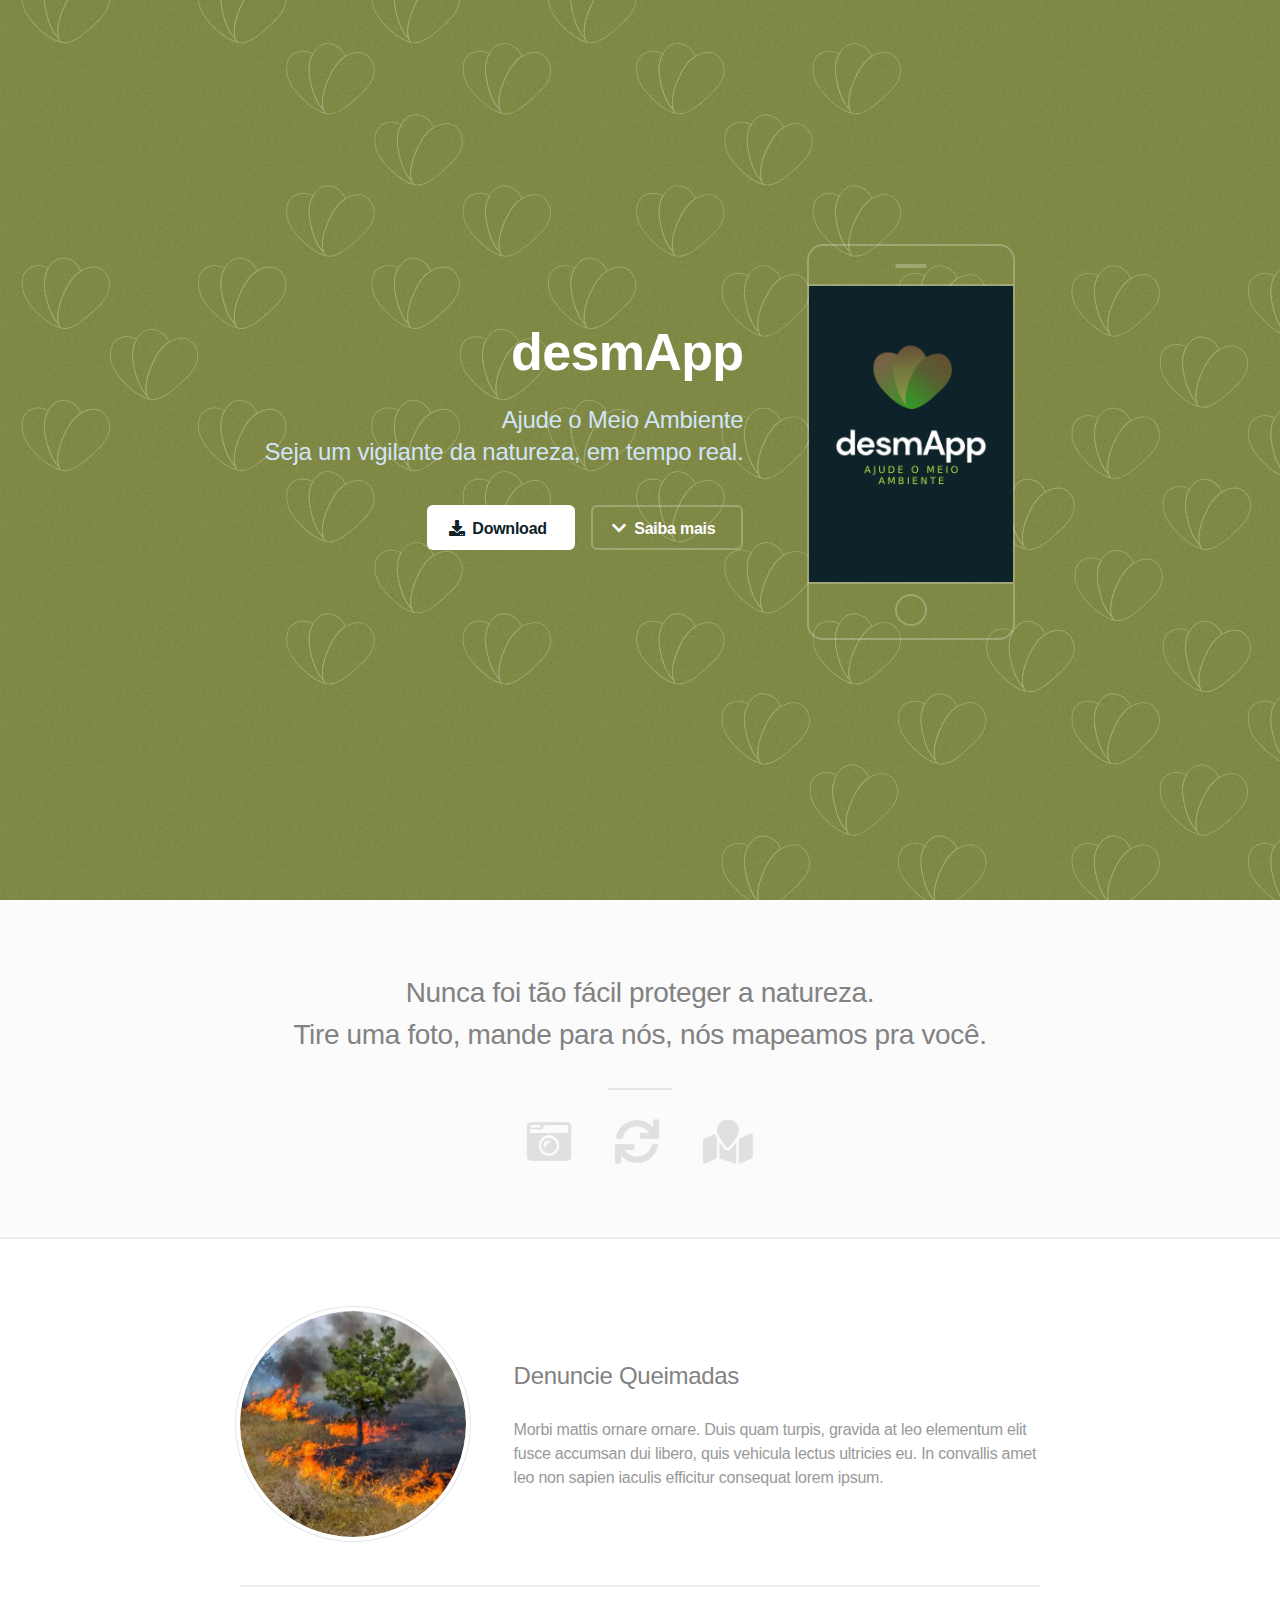
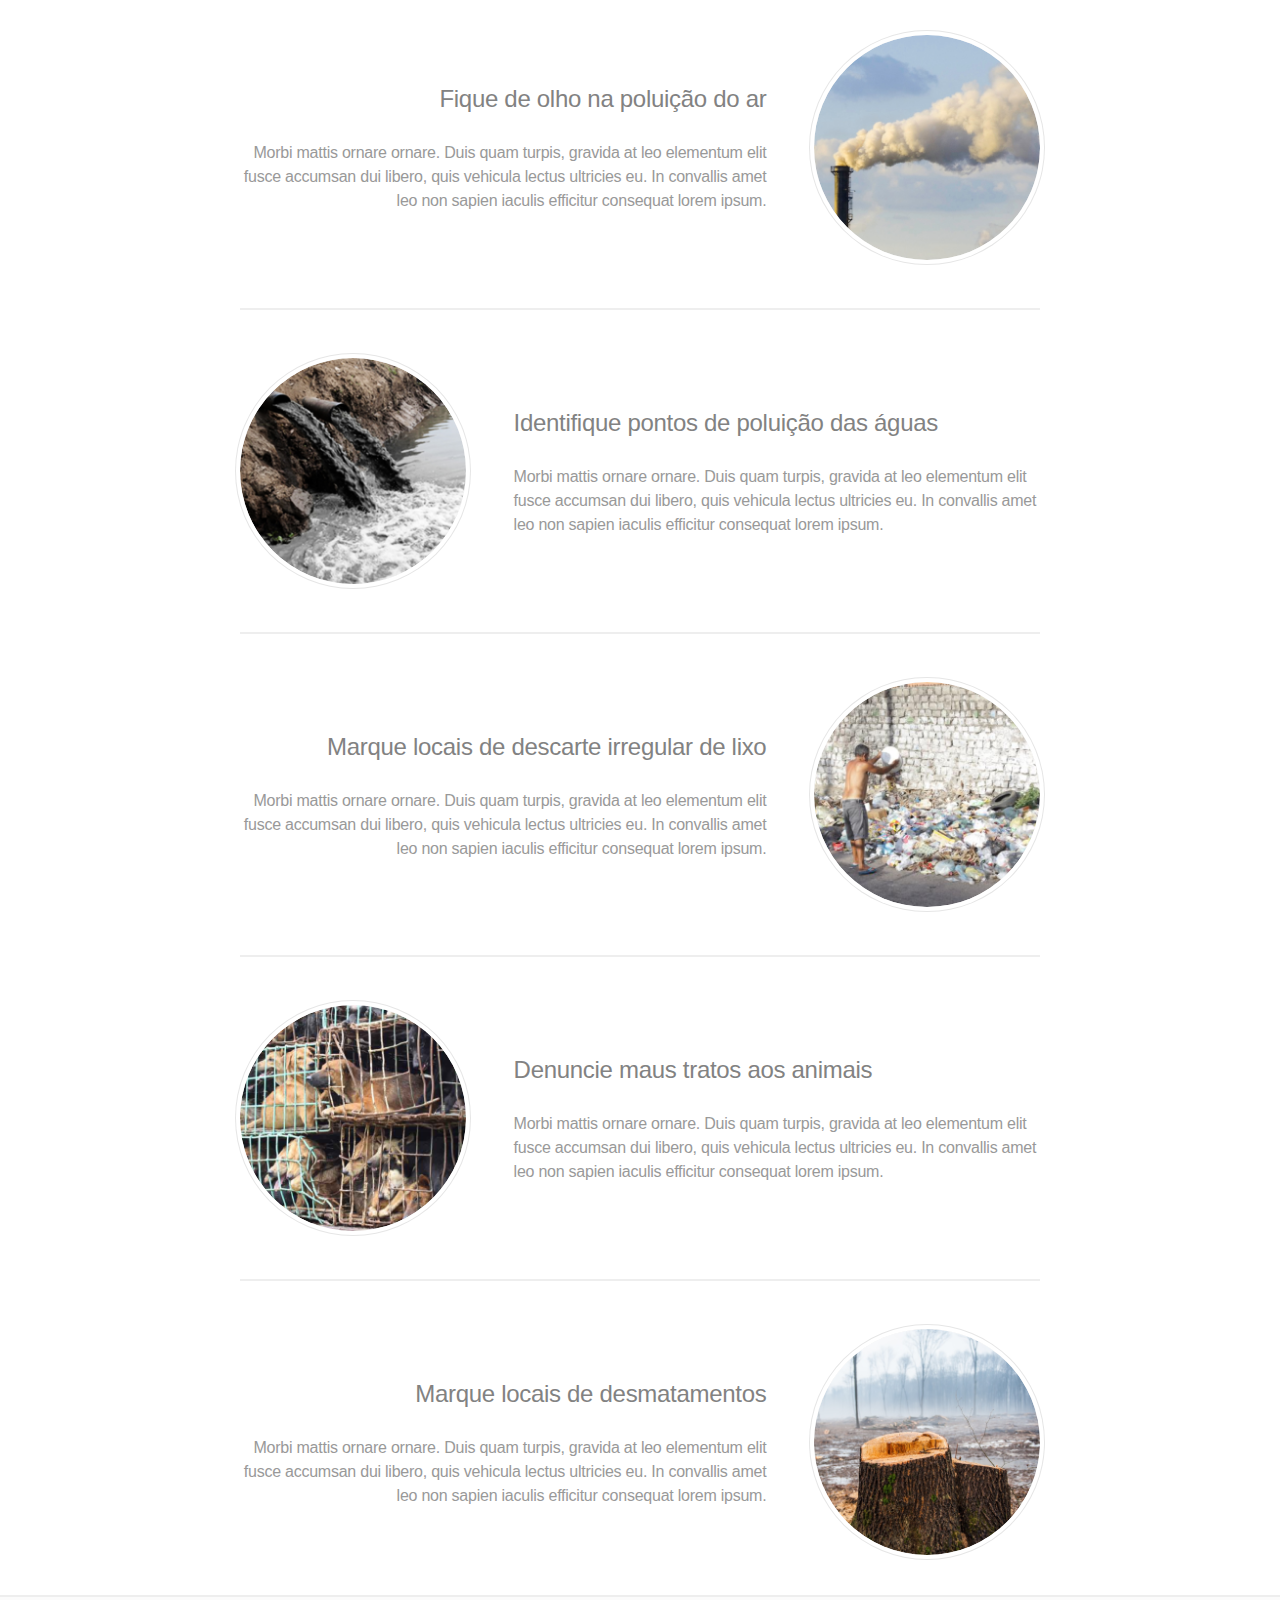
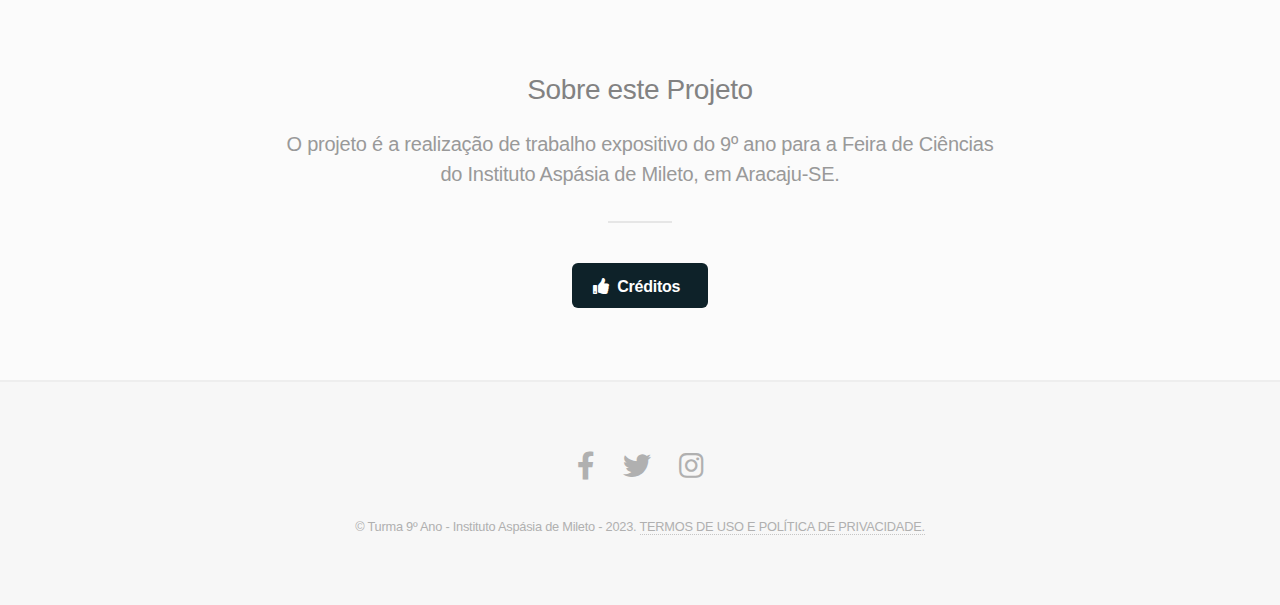
==== commit 509fd0b5: "Credits" ====
--- a/index.html
+++ b/index.html
@@ -10,6 +10,10 @@
 		<meta charset="utf-8" />
 		<meta name="viewport" content="width=device-width, initial-scale=1, user-scalable=no" />
 		<link rel="stylesheet" href="assets/css/main.css" />
+		<link rel="apple-touch-icon" sizes="180x180" href="assets/apple-touch-icon.png">
+		<link rel="icon" type="image/png" sizes="32x32" href="assets/favicon-32x32.png">
+		<link rel="icon" type="image/png" sizes="16x16" href="assets/favicon-16x16.png">
+		<link rel="manifest" href="assets/site.webmanifest">
 		<noscript><link rel="stylesheet" href="assets/css/noscript.css" /></noscript>
 	</head>
 	<body class="is-preload">
@@ -86,349 +90,24 @@
 							<p>Morbi mattis ornare ornare. Duis quam turpis, gravida at leo elementum elit fusce accumsan dui libero, quis vehicula lectus ultricies eu. In convallis amet leo non sapien iaculis efficitur consequat lorem ipsum.</p>
 						</div>
 					</section>
-					<section class="special">
-						<ul class="icons labeled">
-							<li><span class="icon solid fa-camera-retro"><span class="label">Ipsum lorem accumsan</span></span></li>
-							<li><span class="icon solid fa-sync"><span class="label">Sed vehicula elementum</span></span></li>
-							<li><span class="icon solid fa-cloud"><span class="label">Elit fusce consequat</span></span></li>
-							<li><span class="icon solid fa-code"><span class="label">Lorem nullam tempus</span></span></li>
-							<li><span class="icon solid fa-desktop"><span class="label">Adipiscing amet sapien</span></span></li>
-						</ul>
-					</section>
+					
 				</div>
 			</section>
 
 		<!-- Three -->
 			<section id="three" class="wrapper style2 special">
 				<header class="major">
-					<h2>Magna leo sapien gravida</h2>
-					<p>Gravida at leo elementum elit fusce accumsan dui libero, quis vehicula<br />
-					lectus ultricies eu. In convallis amet leo sapien iaculis efficitur.</p>
+					<h2>Sobre este Projeto</h2>
+					<p>O projeto é a realização de trabalho expositivo do 9º ano para a Feira de Ciências<br />
+					do Instituto Aspásia de Mileto, em Aracaju-SE.</p>
 				</header>
 				<ul class="actions special">
-					<li><a href="#" class="button primary icon solid fa-download">Download</a></li>
-					<li><a href="#" class="button">Learn More</a></li>
+					<li><a href="credits/desmapp_credits.html" class="button primary icon solid fa-thumbs-up">Créditos</a></li>
 				</ul>
 			</section>
 
 		<!-- Four -->
-		<!--
-			<section id="four" class="wrapper">
-				<div class="inner">
-
-					<header class="major">
-						<h2>Elements</h2>
-					</header>
-
-					<section>
-						<h4>Text</h4>
-						<p>This is <b>bold</b> and this is <strong>strong</strong>. This is <i>italic</i> and this is <em>emphasized</em>.
-						This is <sup>superscript</sup> text and this is <sub>subscript</sub> text.
-						This is <u>underlined</u> and this is code: <code>for (;;) { ... }</code>. Finally, <a href="#">this is a link</a>.</p>
-						<hr />
-						<header>
-							<h4>Heading with a Subtitle</h4>
-							<p>Lorem ipsum dolor sit amet nullam id egestas urna aliquam</p>
-						</header>
-						<p>Nunc lacinia ante nunc ac lobortis. Interdum adipiscing gravida odio porttitor sem non mi integer non faucibus ornare mi ut ante amet placerat aliquet. Volutpat eu sed ante lacinia sapien lorem accumsan varius montes viverra nibh in adipiscing blandit tempus accumsan.</p>
-						<header>
-							<h5>Heading with a Subtitle</h5>
-							<p>Lorem ipsum dolor sit amet nullam id egestas urna aliquam</p>
-						</header>
-						<p>Nunc lacinia ante nunc ac lobortis. Interdum adipiscing gravida odio porttitor sem non mi integer non faucibus ornare mi ut ante amet placerat aliquet. Volutpat eu sed ante lacinia sapien lorem accumsan varius montes viverra nibh in adipiscing blandit tempus accumsan.</p>
-						<hr />
-						<h2>Heading Level 2</h2>
-						<h3>Heading Level 3</h3>
-						<h4>Heading Level 4</h4>
-						<h5>Heading Level 5</h5>
-						<h6>Heading Level 6</h6>
-						<hr />
-						<h5>Blockquote</h5>
-						<blockquote>Fringilla nisl. Donec accumsan interdum nisi, quis tincidunt felis sagittis eget tempus euismod. Vestibulum ante ipsum primis in faucibus vestibulum. Blandit adipiscing eu felis iaculis volutpat ac adipiscing accumsan faucibus. Vestibulum ante ipsum primis in faucibus lorem ipsum dolor sit amet nullam adipiscing eu felis.</blockquote>
-						<h5>Preformatted</h5>
-						<pre><code>i = 0;
-
-while (!deck.isInOrder()) {
-  print 'Iteration ' + i;
-  deck.shuffle();
-  i++;
-}
-
-print 'It took ' + i + ' iterations to sort the deck.';</code></pre>
-					</section>
-
-					<section>
-						<h4>Lists</h4>
-						<div class="row">
-							<div class="col-6 col-12-medium">
-								<h5>Unordered</h5>
-								<ul>
-									<li>Dolor pulvinar etiam.</li>
-									<li>Sagittis adipiscing.</li>
-									<li>Felis enim feugiat.</li>
-								</ul>
-								<h5>Alternate</h5>
-								<ul class="alt">
-									<li>Dolor pulvinar etiam.</li>
-									<li>Sagittis adipiscing.</li>
-									<li>Felis enim feugiat.</li>
-								</ul>
-							</div>
-							<div class="col-6 col-12-medium">
-								<h5>Ordered</h5>
-								<ol>
-									<li>Dolor pulvinar etiam.</li>
-									<li>Etiam vel felis viverra.</li>
-									<li>Felis enim feugiat.</li>
-									<li>Dolor pulvinar etiam.</li>
-									<li>Etiam vel felis lorem.</li>
-									<li>Felis enim et feugiat.</li>
-								</ol>
-								<h5>Icons</h5>
-								<ul class="icons">
-									<li><a href="#" class="icon brands fa-twitter"><span class="label">Twitter</span></a></li>
-									<li><a href="#" class="icon brands fa-facebook-f"><span class="label">Facebook</span></a></li>
-									<li><a href="#" class="icon brands fa-instagram"><span class="label">Instagram</span></a></li>
-									<li><a href="#" class="icon brands fa-github"><span class="label">Github</span></a></li>
-								</ul>
-							</div>
-						</div>
-						<h5>Actions</h5>
-						<div class="row">
-							<div class="col-6 col-12-medium">
-								<ul class="actions">
-									<li><a href="#" class="button primary">Default</a></li>
-									<li><a href="#" class="button">Default</a></li>
-								</ul>
-								<ul class="actions small">
-									<li><a href="#" class="button primary small">Small</a></li>
-									<li><a href="#" class="button small">Small</a></li>
-								</ul>
-								<ul class="actions stacked">
-									<li><a href="#" class="button primary">Default</a></li>
-									<li><a href="#" class="button">Default</a></li>
-								</ul>
-								<ul class="actions stacked">
-									<li><a href="#" class="button primary small">Small</a></li>
-									<li><a href="#" class="button small">Small</a></li>
-								</ul>
-							</div>
-							<div class="col-6 col-12-medium">
-								<ul class="actions stacked">
-									<li><a href="#" class="button primary fit">Default</a></li>
-									<li><a href="#" class="button fit">Default</a></li>
-								</ul>
-								<ul class="actions stacked">
-									<li><a href="#" class="button primary small fit">Small</a></li>
-									<li><a href="#" class="button small fit">Small</a></li>
-								</ul>
-							</div>
-						</div>
-					</section>
-
-					<section>
-						<h4>Table</h4>
-						<h5>Default</h5>
-						<div class="table-wrapper">
-							<table>
-								<thead>
-									<tr>
-										<th>Name</th>
-										<th>Description</th>
-										<th>Price</th>
-									</tr>
-								</thead>
-								<tbody>
-									<tr>
-										<td>Item One</td>
-										<td>Ante turpis integer aliquet porttitor.</td>
-										<td>29.99</td>
-									</tr>
-									<tr>
-										<td>Item Two</td>
-										<td>Vis ac commodo adipiscing arcu aliquet.</td>
-										<td>19.99</td>
-									</tr>
-									<tr>
-										<td>Item Three</td>
-										<td> Morbi faucibus arcu accumsan lorem.</td>
-										<td>29.99</td>
-									</tr>
-									<tr>
-										<td>Item Four</td>
-										<td>Vitae integer tempus condimentum.</td>
-										<td>19.99</td>
-									</tr>
-									<tr>
-										<td>Item Five</td>
-										<td>Ante turpis integer aliquet porttitor.</td>
-										<td>29.99</td>
-									</tr>
-								</tbody>
-								<tfoot>
-									<tr>
-										<td colspan="2"></td>
-										<td>100.00</td>
-									</tr>
-								</tfoot>
-							</table>
-						</div>
-
-						<h5>Alternate</h5>
-						<div class="table-wrapper">
-							<table class="alt">
-								<thead>
-									<tr>
-										<th>Name</th>
-										<th>Description</th>
-										<th>Price</th>
-									</tr>
-								</thead>
-								<tbody>
-									<tr>
-										<td>Item One</td>
-										<td>Ante turpis integer aliquet porttitor.</td>
-										<td>29.99</td>
-									</tr>
-									<tr>
-										<td>Item Two</td>
-										<td>Vis ac commodo adipiscing arcu aliquet.</td>
-										<td>19.99</td>
-									</tr>
-									<tr>
-										<td>Item Three</td>
-										<td> Morbi faucibus arcu accumsan lorem.</td>
-										<td>29.99</td>
-									</tr>
-									<tr>
-										<td>Item Four</td>
-										<td>Vitae integer tempus condimentum.</td>
-										<td>19.99</td>
-									</tr>
-									<tr>
-										<td>Item Five</td>
-										<td>Ante turpis integer aliquet porttitor.</td>
-										<td>29.99</td>
-									</tr>
-								</tbody>
-								<tfoot>
-									<tr>
-										<td colspan="2"></td>
-										<td>100.00</td>
-									</tr>
-								</tfoot>
-							</table>
-						</div>
-					</section>
-
-					<section>
-						<h4>Buttons</h4>
-						<ul class="actions">
-							<li><a href="#" class="button primary">Primary</a></li>
-							<li><a href="#" class="button">Default</a></li>
-						</ul>
-						<ul class="actions">
-							<li><a href="#" class="button large">Large</a></li>
-							<li><a href="#" class="button">Default</a></li>
-							<li><a href="#" class="button small">Small</a></li>
-						</ul>
-						<ul class="actions fit">
-							<li><a href="#" class="button fit">Fit</a></li>
-							<li><a href="#" class="button primary fit">Fit</a></li>
-							<li><a href="#" class="button fit">Fit</a></li>
-						</ul>
-						<ul class="actions fit small">
-							<li><a href="#" class="button primary fit small">Fit + Small</a></li>
-							<li><a href="#" class="button fit small">Fit + Small</a></li>
-							<li><a href="#" class="button primary fit small">Fit + Small</a></li>
-						</ul>
-						<ul class="actions">
-							<li><a href="#" class="button primary icon solid fa-download">Icon</a></li>
-							<li><a href="#" class="button icon solid fa-download">Icon</a></li>
-						</ul>
-						<ul class="actions">
-							<li><span class="button primary disabled">Disabled</span></li>
-							<li><span class="button disabled">Disabled</span></li>
-						</ul>
-					</section>
-
-					<section>
-						<h4>Form</h4>
-						<form method="post" action="#">
-							<div class="row gtr-uniform">
-								<div class="col-6 col-12-xsmall">
-									<input type="text" name="demo-name" id="demo-name" value="" placeholder="Name" />
-								</div>
-								<div class="col-6 col-12-xsmall">
-									<input type="email" name="demo-email" id="demo-email" value="" placeholder="Email" />
-								</div>
-								<div class="col-12">
-									<select name="demo-category" id="demo-category">
-										<option value="">- Category -</option>
-										<option value="1">Manufacturing</option>
-										<option value="1">Shipping</option>
-										<option value="1">Administration</option>
-										<option value="1">Human Resources</option>
-									</select>
-								</div>
-								<div class="col-4 col-12-small">
-									<input type="radio" id="demo-priority-low" name="demo-priority" checked>
-									<label for="demo-priority-low">Low</label>
-								</div>
-								<div class="col-4 col-12-small">
-									<input type="radio" id="demo-priority-normal" name="demo-priority">
-									<label for="demo-priority-normal">Normal</label>
-								</div>
-								<div class="col-4 col-12-small">
-									<input type="radio" id="demo-priority-high" name="demo-priority">
-									<label for="demo-priority-high">High</label>
-								</div>
-								<div class="col-6 col-12-small">
-									<input type="checkbox" id="demo-copy" name="demo-copy">
-									<label for="demo-copy">Email me a copy</label>
-								</div>
-								<div class="col-6 col-12-small">
-									<input type="checkbox" id="demo-human" name="demo-human" checked>
-									<label for="demo-human">Not a robot</label>
-								</div>
-								<div class="col-12">
-									<textarea name="demo-message" id="demo-message" placeholder="Enter your message" rows="6"></textarea>
-								</div>
-								<div class="col-12">
-									<ul class="actions">
-										<li><input type="submit" value="Send Message" class="primary" /></li>
-										<li><input type="reset" value="Reset" /></li>
-									</ul>
-								</div>
-							</div>
-						</form>
-					</section>
-
-					<section>
-						<h4>Image</h4>
-						<h5>Fit</h5>
-						<div class="box alt">
-							<div class="row gtr-uniform">
-								<div class="col-12"><span class="image fit"><img src="images/pic04.jpg" alt="" /></span></div>
-								<div class="col-4"><span class="image fit"><img src="images/pic01.jpg" alt="" /></span></div>
-								<div class="col-4"><span class="image fit"><img src="images/pic02.jpg" alt="" /></span></div>
-								<div class="col-4"><span class="image fit"><img src="images/pic03.jpg" alt="" /></span></div>
-								<div class="col-4"><span class="image fit"><img src="images/pic02.jpg" alt="" /></span></div>
-								<div class="col-4"><span class="image fit"><img src="images/pic03.jpg" alt="" /></span></div>
-								<div class="col-4"><span class="image fit"><img src="images/pic01.jpg" alt="" /></span></div>
-								<div class="col-4"><span class="image fit"><img src="images/pic03.jpg" alt="" /></span></div>
-								<div class="col-4"><span class="image fit"><img src="images/pic01.jpg" alt="" /></span></div>
-								<div class="col-4"><span class="image fit"><img src="images/pic02.jpg" alt="" /></span></div>
-							</div>
-						</div>
-						<h5>Left &amp; Right</h5>
-						<p><span class="image left"><img src="images/pic05.jpg" alt="" /></span>Fringilla nisl. Donec accumsan interdum nisi, quis tincidunt felis sagittis eget. tempus euismod. Vestibulum ante ipsum primis in faucibus vestibulum. Blandit adipiscing eu felis iaculis volutpat ac adipiscing accumsan eu faucibus. Integer ac pellentesque praesent tincidunt felis sagittis eget. tempus euismod. Vestibulum ante ipsum primis in faucibus vestibulum. Blandit adipiscing eu felis iaculis volutpat ac adipiscing accumsan eu faucibus. Integer ac pellentesque praesent. Donec accumsan interdum nisi, quis tincidunt felis sagittis eget. tempus euismod. Vestibulum ante ipsum primis in faucibus vestibulum. Blandit adipiscing eu felis iaculis volutpat ac adipiscing accumsan eu faucibus. Integer ac pellentesque praesent tincidunt felis sagittis eget. tempus euismod. Vestibulum ante ipsum primis in faucibus vestibulum. Blandit adipiscing eu felis iaculis volutpat ac adipiscing accumsan eu faucibus. Integer ac pellentesque praesent. Blandit adipiscing eu felis iaculis volutpat ac adipiscing accumsan eu faucibus. Integer ac pellentesque praesent tincidunt felis sagittis eget. tempus euismod. Vestibulum ante ipsum primis in faucibus vestibulum. Blandit adipiscing eu felis iaculis volutpat ac adipiscing accumsan eu faucibus. Integer ac pellentesque praesent.</p>
-						<p><span class="image right"><img src="images/pic05.jpg" alt="" /></span>Fringilla nisl. Donec accumsan interdum nisi, quis tincidunt felis sagittis eget. tempus euismod. Vestibulum ante ipsum primis in faucibus vestibulum. Blandit adipiscing eu felis iaculis volutpat ac adipiscing accumsan eu faucibus. Integer ac pellentesque praesent tincidunt felis sagittis eget. tempus euismod. Vestibulum ante ipsum primis in faucibus vestibulum. Blandit adipiscing eu felis iaculis volutpat ac adipiscing accumsan eu faucibus. Integer ac pellentesque praesent. Donec accumsan interdum nisi, quis tincidunt felis sagittis eget. tempus euismod. Vestibulum ante ipsum primis in faucibus vestibulum. Blandit adipiscing eu felis iaculis volutpat ac adipiscing accumsan eu faucibus. Integer ac pellentesque praesent tincidunt felis sagittis eget. tempus euismod. Vestibulum ante ipsum primis in faucibus vestibulum. Blandit adipiscing eu felis iaculis volutpat ac adipiscing accumsan eu faucibus. Integer ac pellentesque praesent. Blandit adipiscing eu felis iaculis volutpat ac adipiscing accumsan eu faucibus. Integer ac pellentesque praesent tincidunt felis sagittis eget. tempus euismod. Vestibulum ante ipsum primis in faucibus vestibulum. Blandit adipiscing eu felis iaculis volutpat ac adipiscing accumsan eu faucibus. Integer ac pellentesque praesent.</p>
-					</section>
-
-				</div>
-			</section>
-		-->
+		
 
 		<!-- Footer -->
 			<footer id="footer">
@@ -437,7 +116,7 @@
 					<li><a href="#" class="icon brands fa-twitter"><span class="label">Twitter</span></a></li>
 					<li><a href="#" class="icon brands fa-instagram"><span class="label">Instagram</span></a></li>
 				</ul>
-				<p class="copyright">&copy; Turma 9º Ano - Instituto Aspásia de Mileto - 2023. Credits: <a href="http://html5up.net">HTML5 UP</a></p>
+				<p class="copyright">&copy; Turma 9º Ano - Instituto Aspásia de Mileto - 2023. <a href="https://desmapp.vercel.app/termos/desmapp_terms.html">TERMOS DE USO E POLÍTICA DE PRIVACIDADE.</a></p>
 			</footer>
 
 		<!-- Scripts -->
--- a/assets/css/main.css
+++ b/assets/css/main.css
@@ -3626,7 +3626,7 @@
 		-webkit-justify-content: center;
 		-ms-justify-content: center;
 		justify-content: center;
-		background-image: url("images/overlay.png"), url("images/pattern-size1.svg");
+		background-image: url("images/overlay.png"), url("images/pattern-logo.svg");
 		background-position: top left, center center;
 		background-attachment: fixed, fixed;
 		background-size: auto, cover;
@@ -3891,7 +3891,7 @@
 		@media screen and (max-width: 1280px) {
 
 			#header {
-				background-image: url("images/overlay.png"), url("images/pattern-size2.svg");
+				background-image: url("images/overlay.png"), url("images/pattern-logo.svg");
 			}
 
 		}
@@ -3942,7 +3942,7 @@
 		@media screen and (max-width: 736px) {
 
 			#header {
-				background-image: url("images/overlay.png"), url("images/pattern-size3.svg");
+				background-image: url("images/overlay.png"), url("images/pattern-logo.svg");
 			}
 
 				#header h1 {
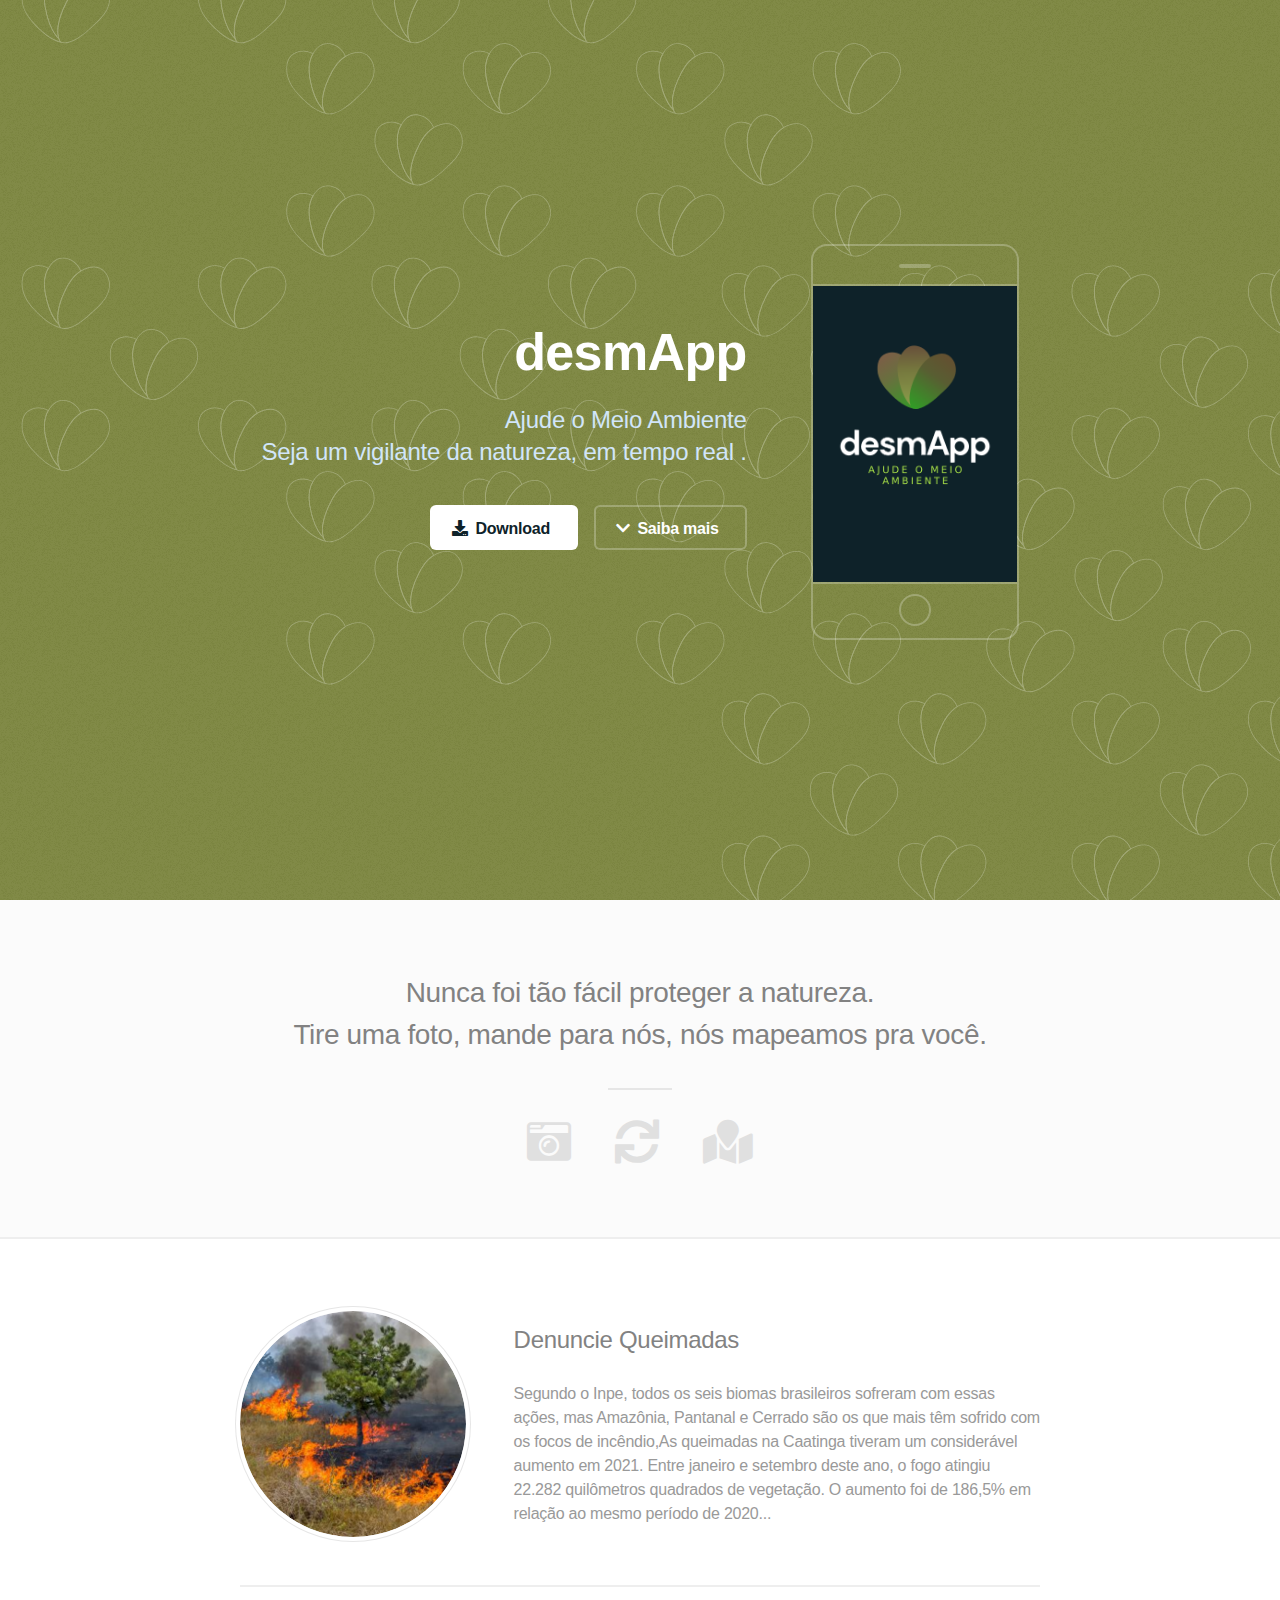
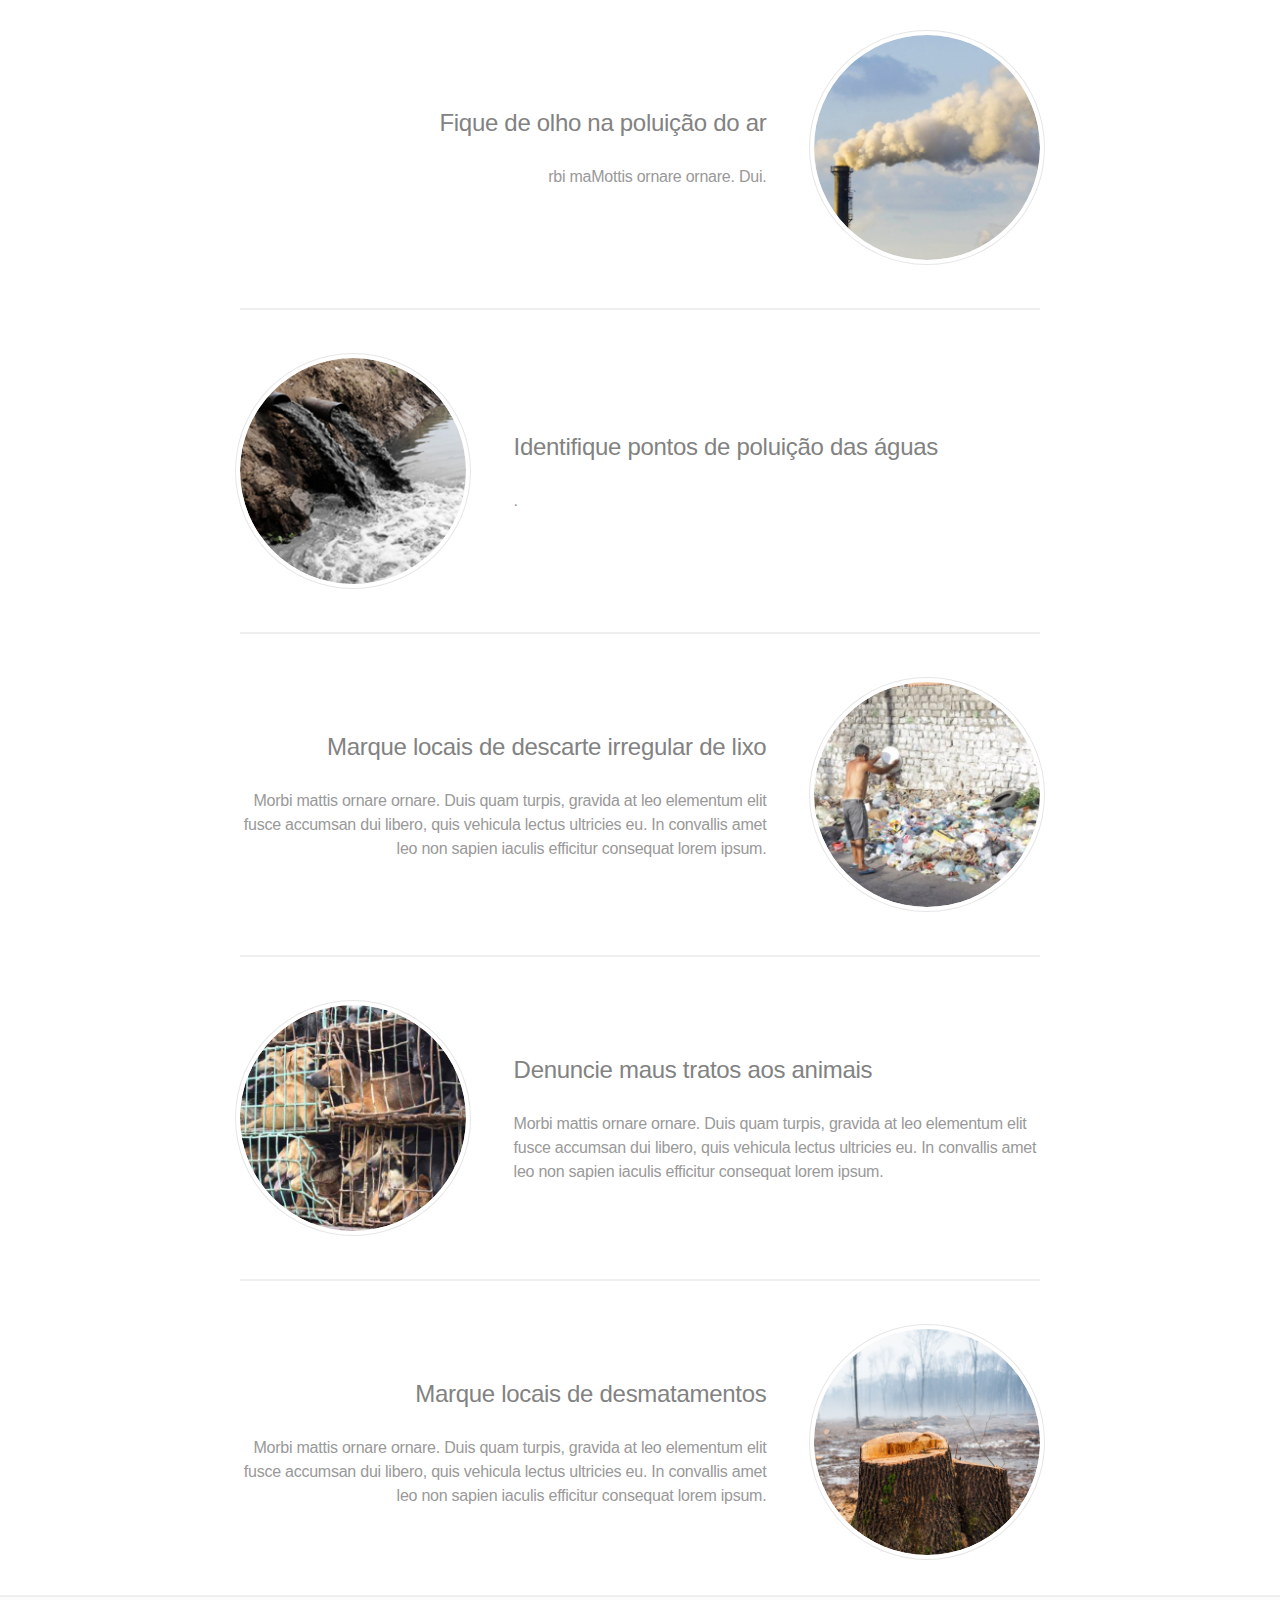
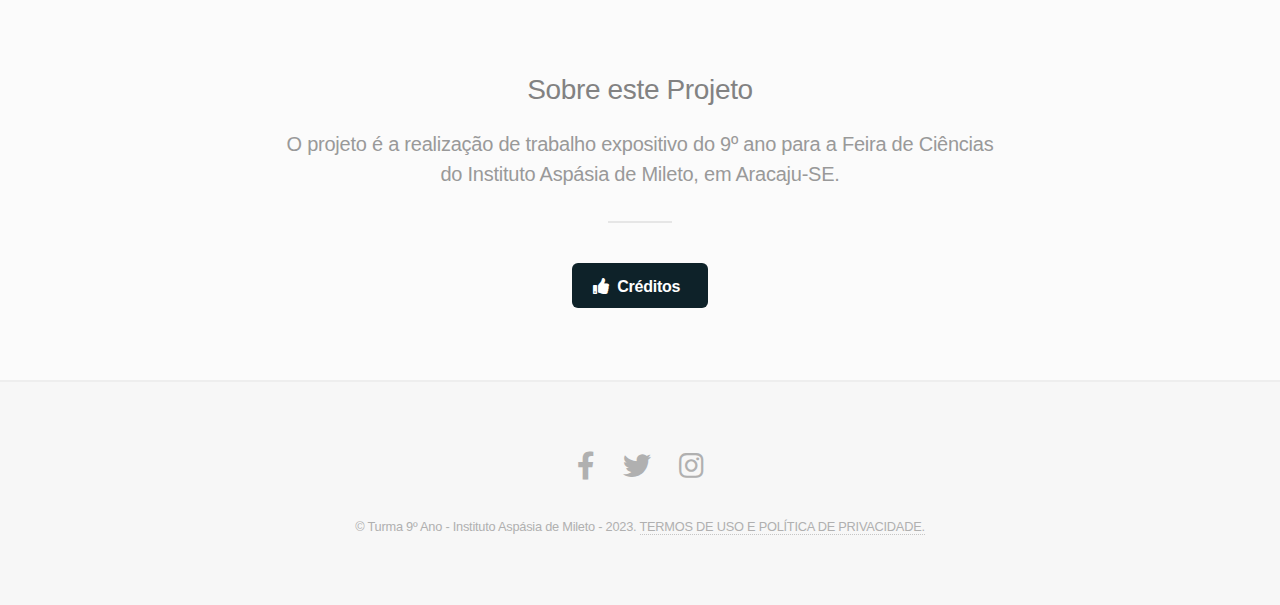
==== commit a6c83ae2: "Update index.html" ====
--- a/index.html
+++ b/index.html
@@ -23,7 +23,7 @@
 				<div class="content">
 					<h1><a href="#">desmApp</a></h1>
 					<p>Ajude o Meio Ambiente<br />
-					Seja um vigilante da natureza, em tempo real.</p>
+					Seja um vigilante da natureza, em tempo real .</p>
 					<ul class="actions">
 						<li><a href="#" class="button primary icon solid fa-download">Download</a></li>
 						<li><a href="#one" class="button icon solid fa-chevron-down scrolly">Saiba mais</a></li>
@@ -52,21 +52,21 @@
 						<div class="image"><img src="images/pic01.png" alt="" /></div>
 						<div class="content">
 							<h3>Denuncie Queimadas</h3>
-							<p>Morbi mattis ornare ornare. Duis quam turpis, gravida at leo elementum elit fusce accumsan dui libero, quis vehicula lectus ultricies eu. In convallis amet leo non sapien iaculis efficitur consequat lorem ipsum.</p>
+							<p>Segundo o Inpe, todos os seis biomas brasileiros sofreram com essas ações, mas Amazônia, Pantanal e Cerrado são os que mais têm sofrido com os focos de incêndio,As queimadas na Caatinga tiveram um considerável aumento em 2021. Entre janeiro e setembro deste ano, o fogo atingiu 22.282 quilômetros quadrados de vegetação. O aumento foi de 186,5% em relação ao mesmo período de 2020...</p>
 						</div>
 					</section>
 					<section class="spotlight">
 						<div class="image"><img src="images/pic02.png" alt="" /></div>
 						<div class="content">
 							<h3>Fique de olho na poluição do ar</h3>
-							<p>Morbi mattis ornare ornare. Duis quam turpis, gravida at leo elementum elit fusce accumsan dui libero, quis vehicula lectus ultricies eu. In convallis amet leo non sapien iaculis efficitur consequat lorem ipsum.</p>
+							<p>rbi maMottis ornare ornare. Dui.</p>
 						</div>
 					</section>
 					<section class="spotlight">
 						<div class="image"><img src="images/pic03.png" alt="" /></div>
 						<div class="content">
 							<h3>Identifique pontos de poluição das águas</h3>
-							<p>Morbi mattis ornare ornare. Duis quam turpis, gravida at leo elementum elit fusce accumsan dui libero, quis vehicula lectus ultricies eu. In convallis amet leo non sapien iaculis efficitur consequat lorem ipsum.</p>
+							<p>.</p>
 						</div>
 					</section>
 					<section class="spotlight">
@@ -90,7 +90,7 @@
 							<p>Morbi mattis ornare ornare. Duis quam turpis, gravida at leo elementum elit fusce accumsan dui libero, quis vehicula lectus ultricies eu. In convallis amet leo non sapien iaculis efficitur consequat lorem ipsum.</p>
 						</div>
 					</section>
-					
+
 				</div>
 			</section>
 
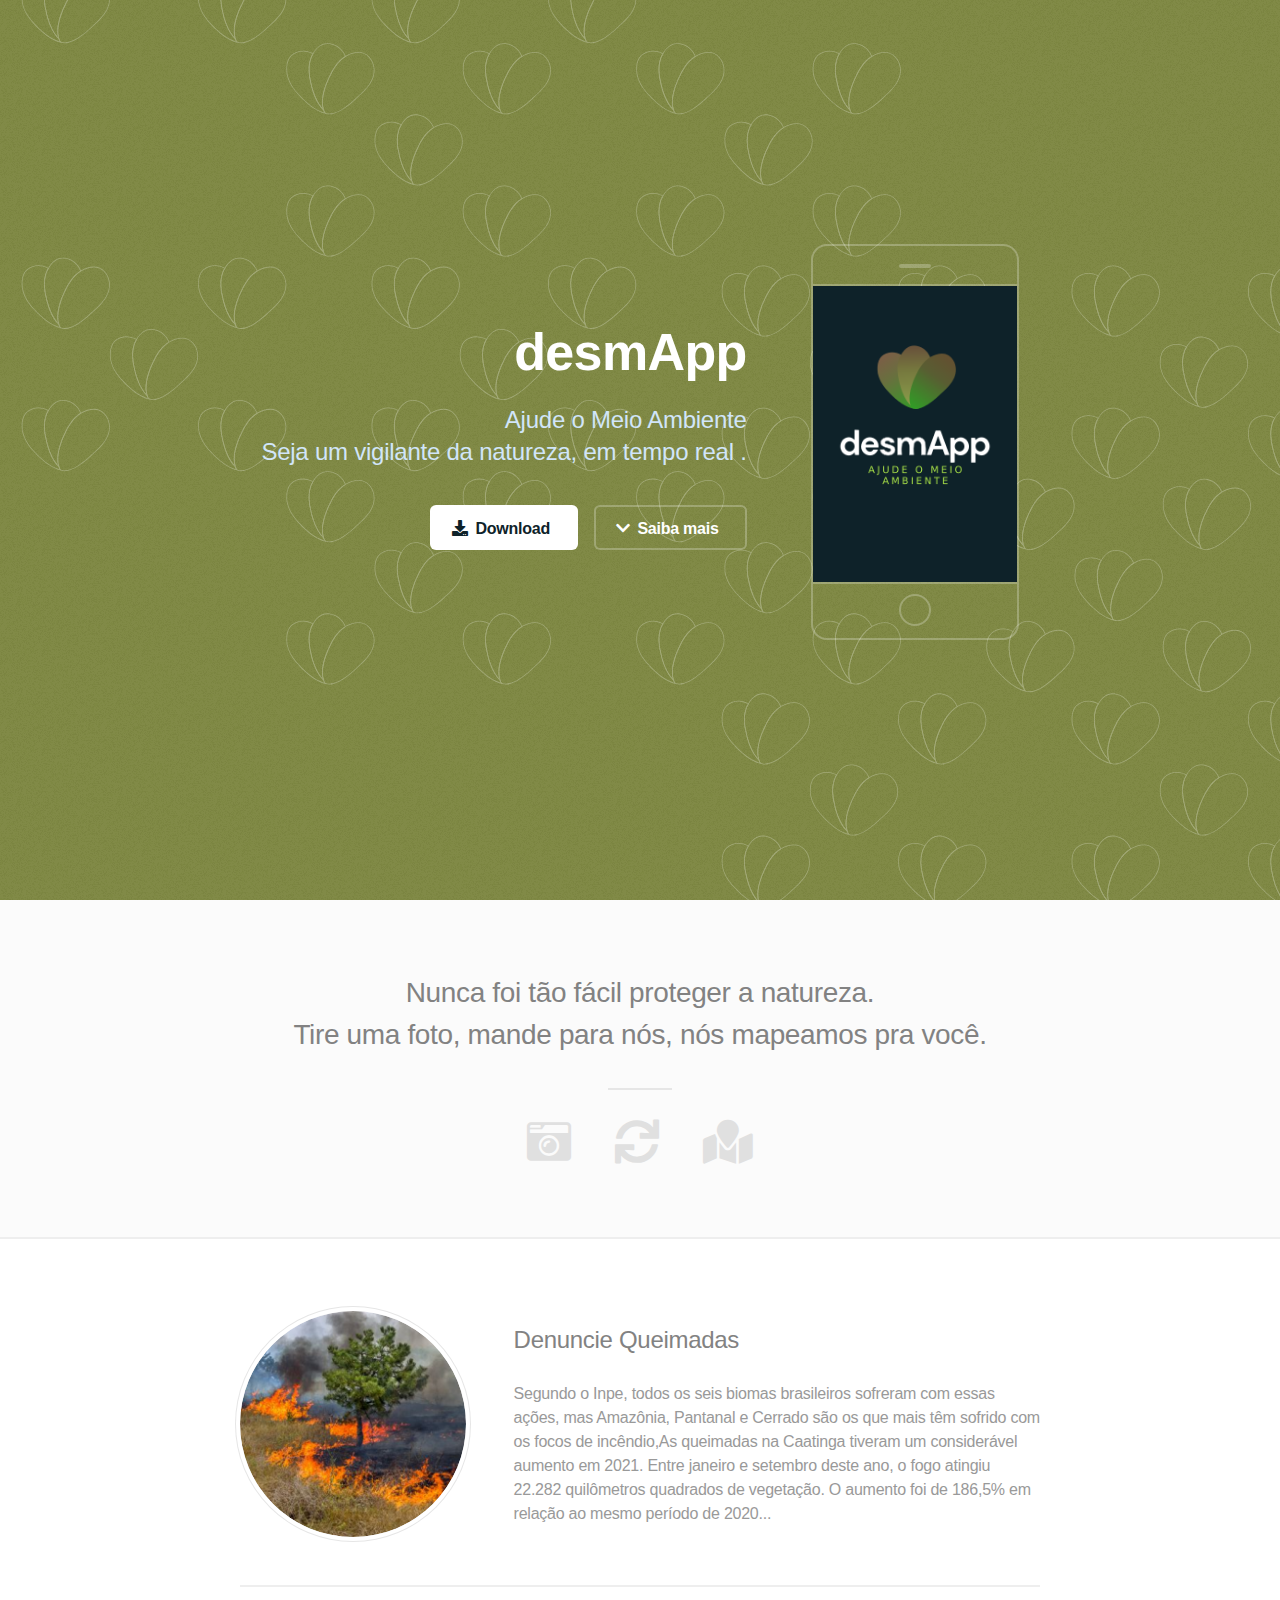
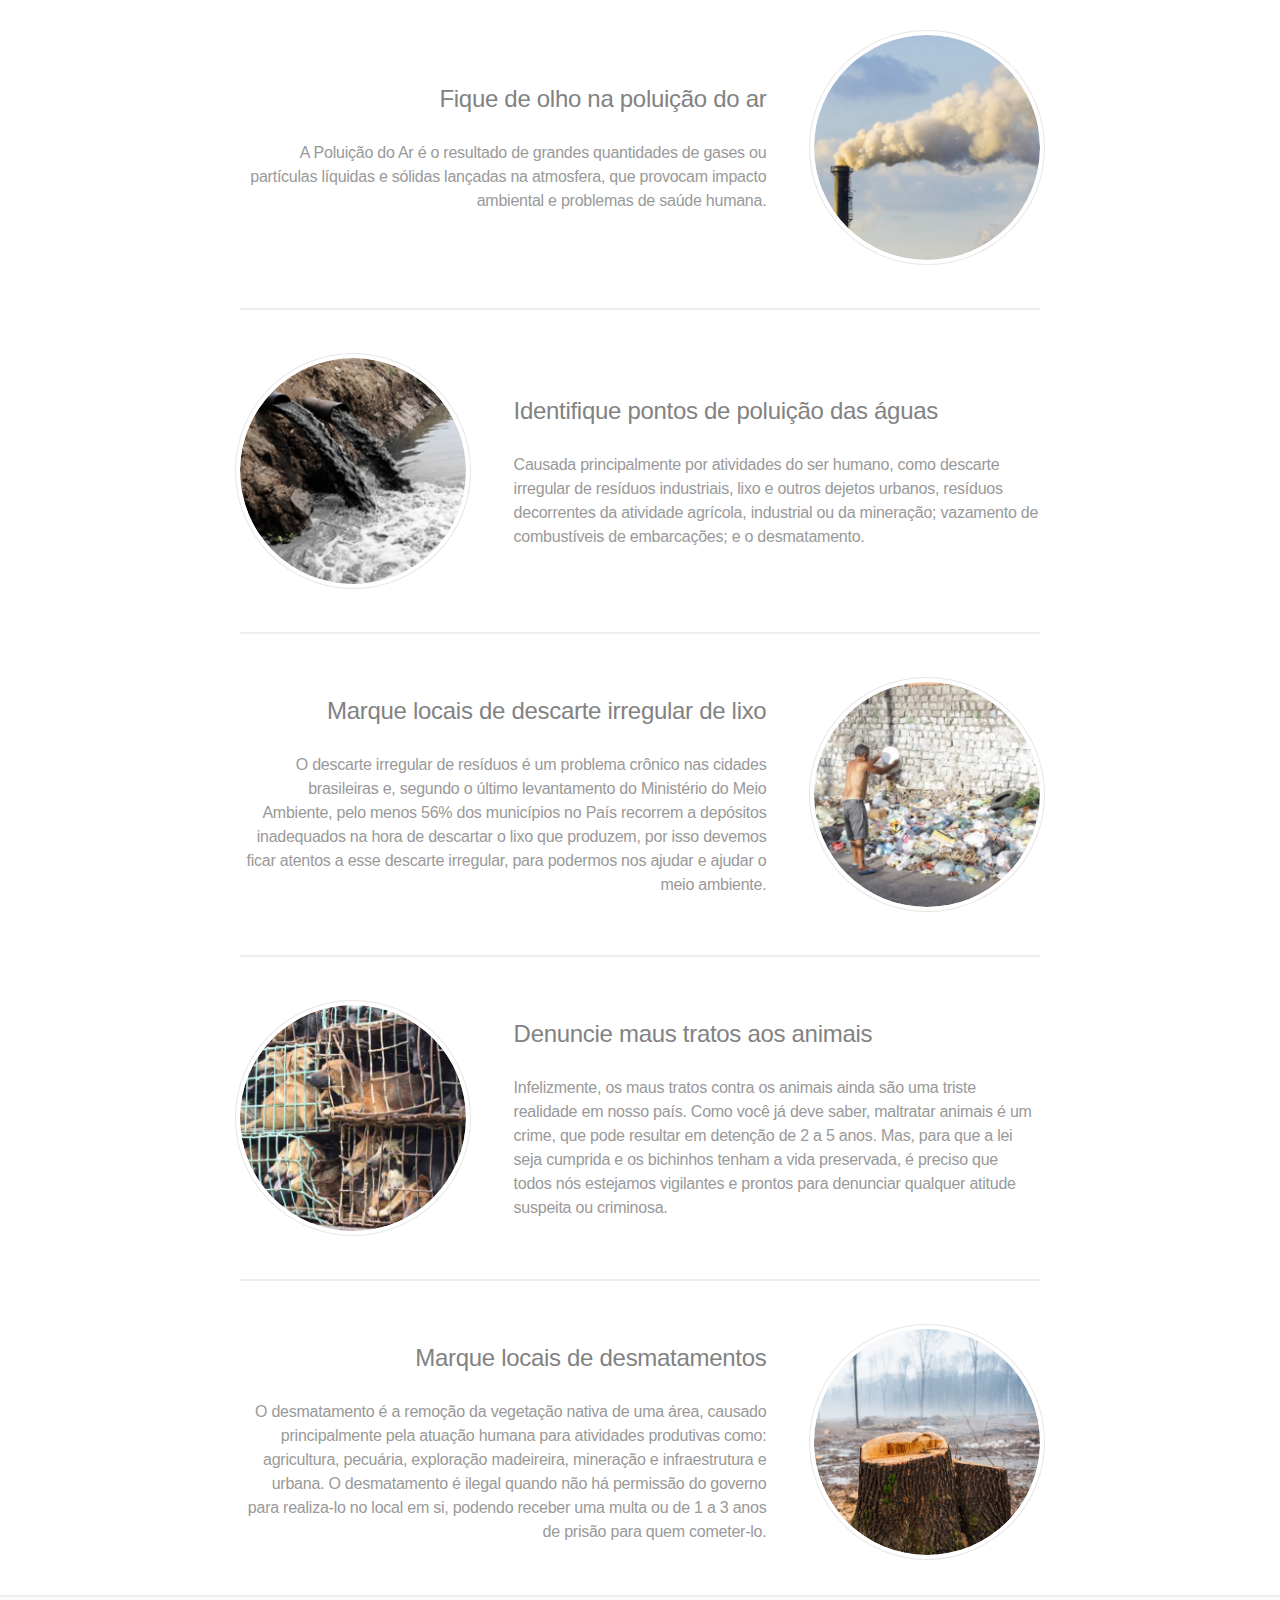
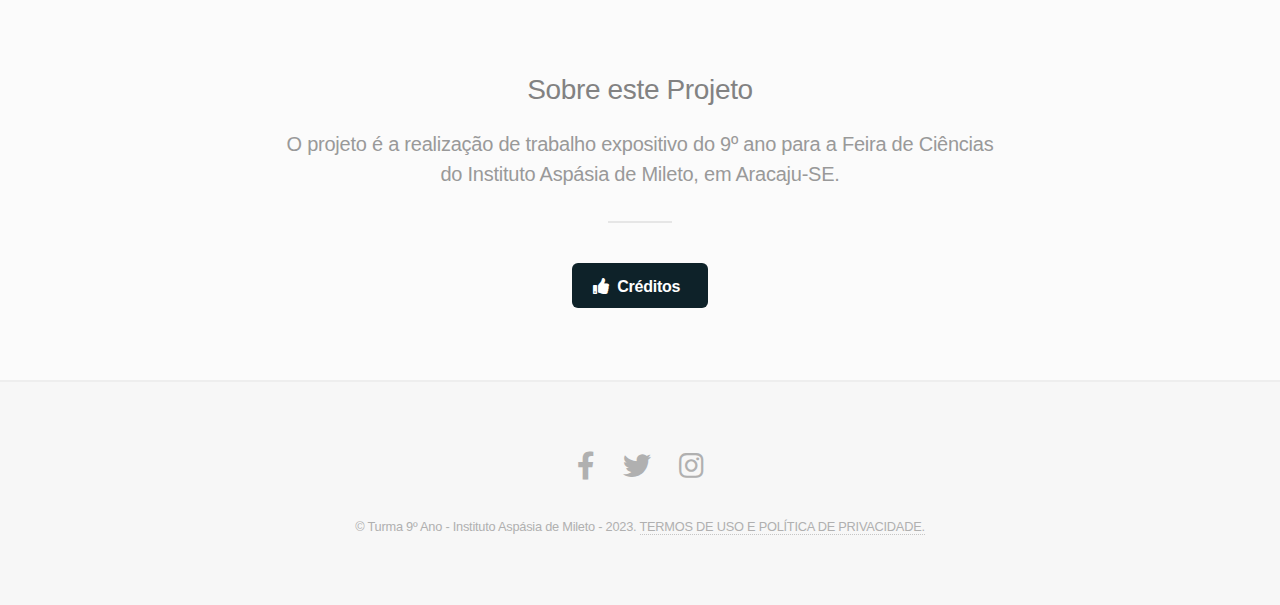
==== commit 137539df: "Update index.html" ====
--- a/index.html
+++ b/index.html
@@ -59,35 +59,35 @@
 						<div class="image"><img src="images/pic02.png" alt="" /></div>
 						<div class="content">
 							<h3>Fique de olho na poluição do ar</h3>
-							<p>rbi maMottis ornare ornare. Dui.</p>
+							<p>A Poluição do Ar é o resultado de grandes quantidades de gases ou partículas líquidas e sólidas lançadas na atmosfera, que provocam impacto ambiental e problemas de saúde humana.</p>
 						</div>
 					</section>
 					<section class="spotlight">
 						<div class="image"><img src="images/pic03.png" alt="" /></div>
 						<div class="content">
 							<h3>Identifique pontos de poluição das águas</h3>
-							<p>.</p>
+							<p>Causada principalmente por atividades do ser humano, como descarte irregular de resíduos industriais, lixo e outros dejetos urbanos, resíduos decorrentes da atividade agrícola, industrial ou da mineração; vazamento de combustíveis de embarcações; e o desmatamento.</p>
 						</div>
 					</section>
 					<section class="spotlight">
 						<div class="image"><img src="images/pic04.png" alt="" /></div>
 						<div class="content">
 							<h3>Marque locais de descarte irregular de lixo</h3>
-							<p>Morbi mattis ornare ornare. Duis quam turpis, gravida at leo elementum elit fusce accumsan dui libero, quis vehicula lectus ultricies eu. In convallis amet leo non sapien iaculis efficitur consequat lorem ipsum.</p>
+							<p>O descarte irregular de resíduos é um problema crônico nas cidades brasileiras e, segundo o último levantamento do Ministério do Meio Ambiente, pelo menos 56% dos municípios no País recorrem a depósitos inadequados na hora de descartar o lixo que produzem, por isso devemos ficar atentos a esse descarte irregular, para podermos nos ajudar e ajudar o meio ambiente.</p>
 						</div>
 					</section>
 					<section class="spotlight">
 						<div class="image"><img src="images/pic05.png" alt="" /></div>
 						<div class="content">
 							<h3>Denuncie maus tratos aos animais</h3>
-							<p>Morbi mattis ornare ornare. Duis quam turpis, gravida at leo elementum elit fusce accumsan dui libero, quis vehicula lectus ultricies eu. In convallis amet leo non sapien iaculis efficitur consequat lorem ipsum.</p>
+							<p>Infelizmente, os maus tratos contra os animais ainda são uma triste realidade em nosso país. Como você já deve saber, maltratar animais é um crime, que pode resultar em detenção de 2 a 5 anos. Mas, para que a lei seja cumprida e os bichinhos tenham a vida preservada, é preciso que todos nós estejamos vigilantes e prontos para denunciar qualquer atitude suspeita ou criminosa.</p>
 						</div>
 					</section>
 					<section class="spotlight">
 						<div class="image"><img src="images/pic06.png" alt="" /></div>
 						<div class="content">
 							<h3>Marque locais de desmatamentos</h3>
-							<p>Morbi mattis ornare ornare. Duis quam turpis, gravida at leo elementum elit fusce accumsan dui libero, quis vehicula lectus ultricies eu. In convallis amet leo non sapien iaculis efficitur consequat lorem ipsum.</p>
+							<p>O desmatamento é a remoção da vegetação nativa de uma área, causado principalmente pela atuação humana para atividades produtivas como: agricultura, pecuária, exploração madeireira, mineração e infraestrutura e urbana. O desmatamento é ilegal quando não há permissão do governo para realiza-lo no local em si, podendo receber uma multa ou de 1 a 3 anos de prisão para quem cometer-lo.</p>
 						</div>
 					</section>
 
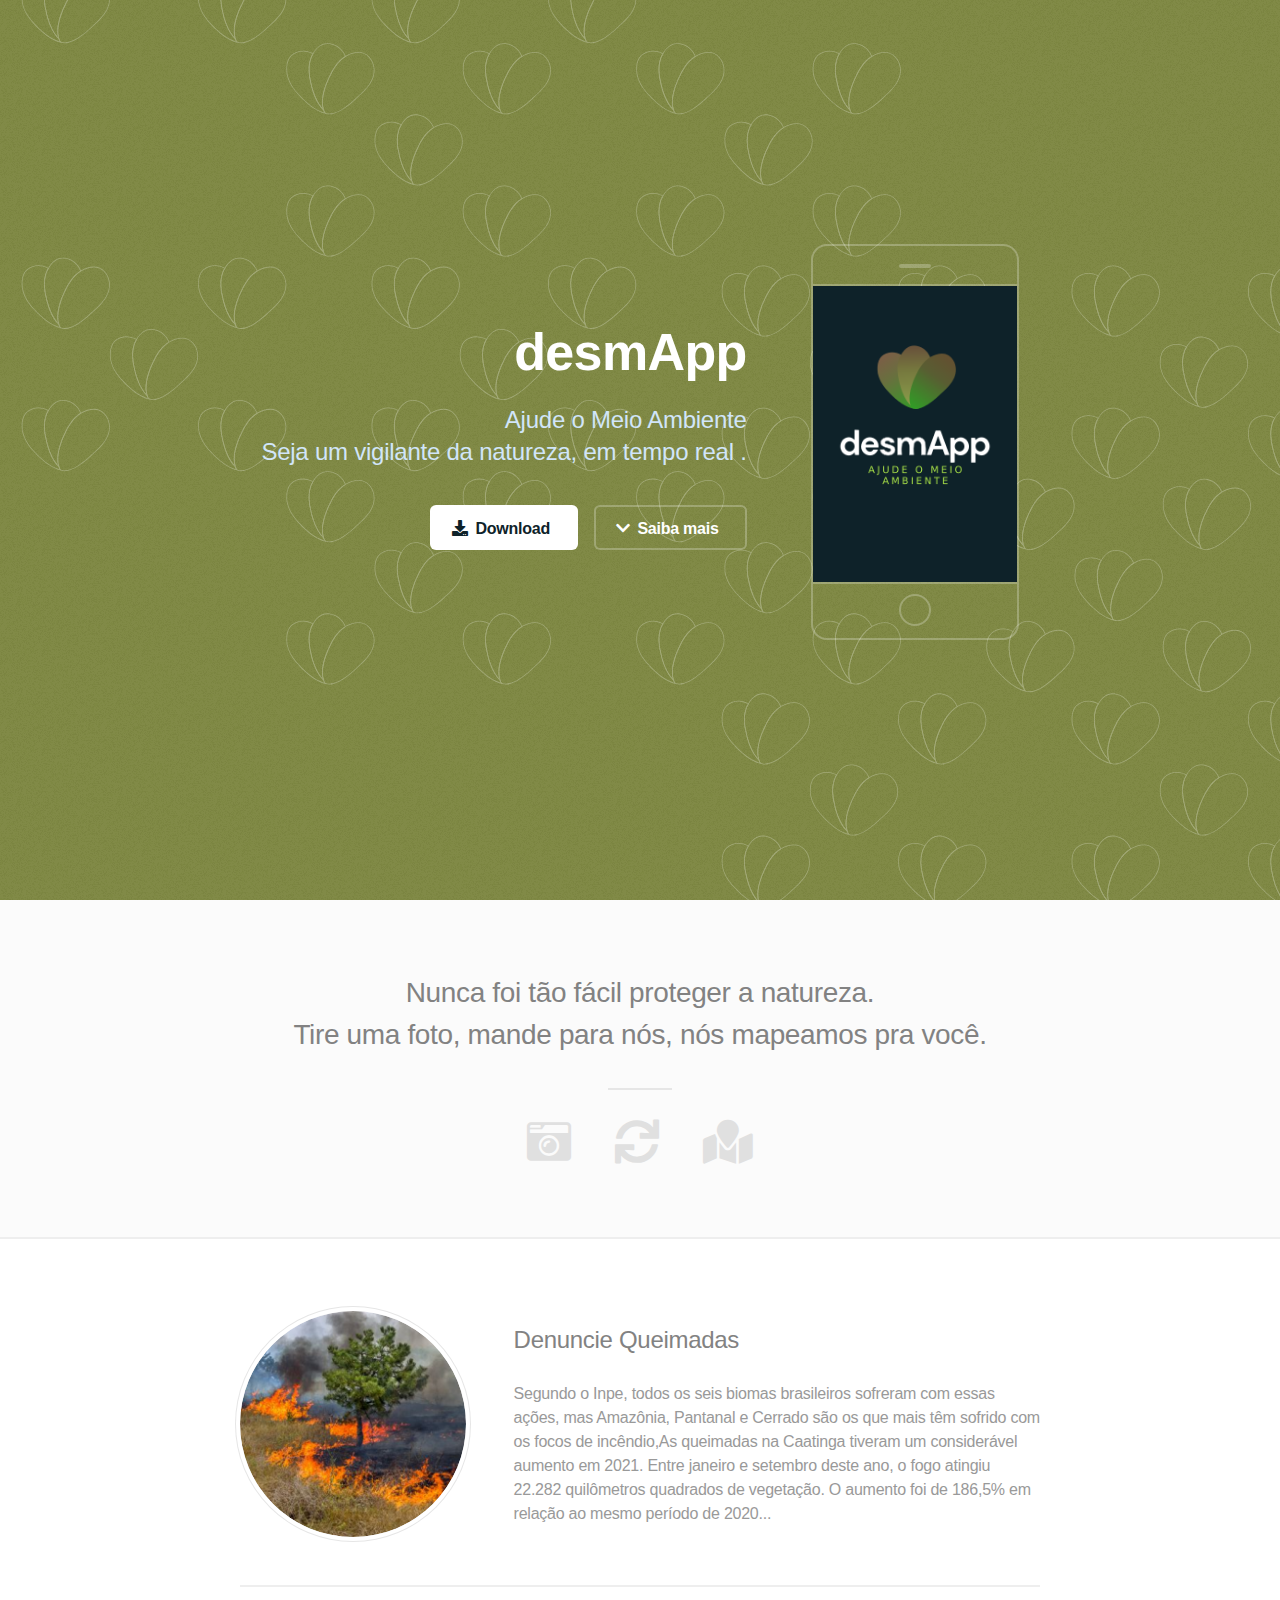
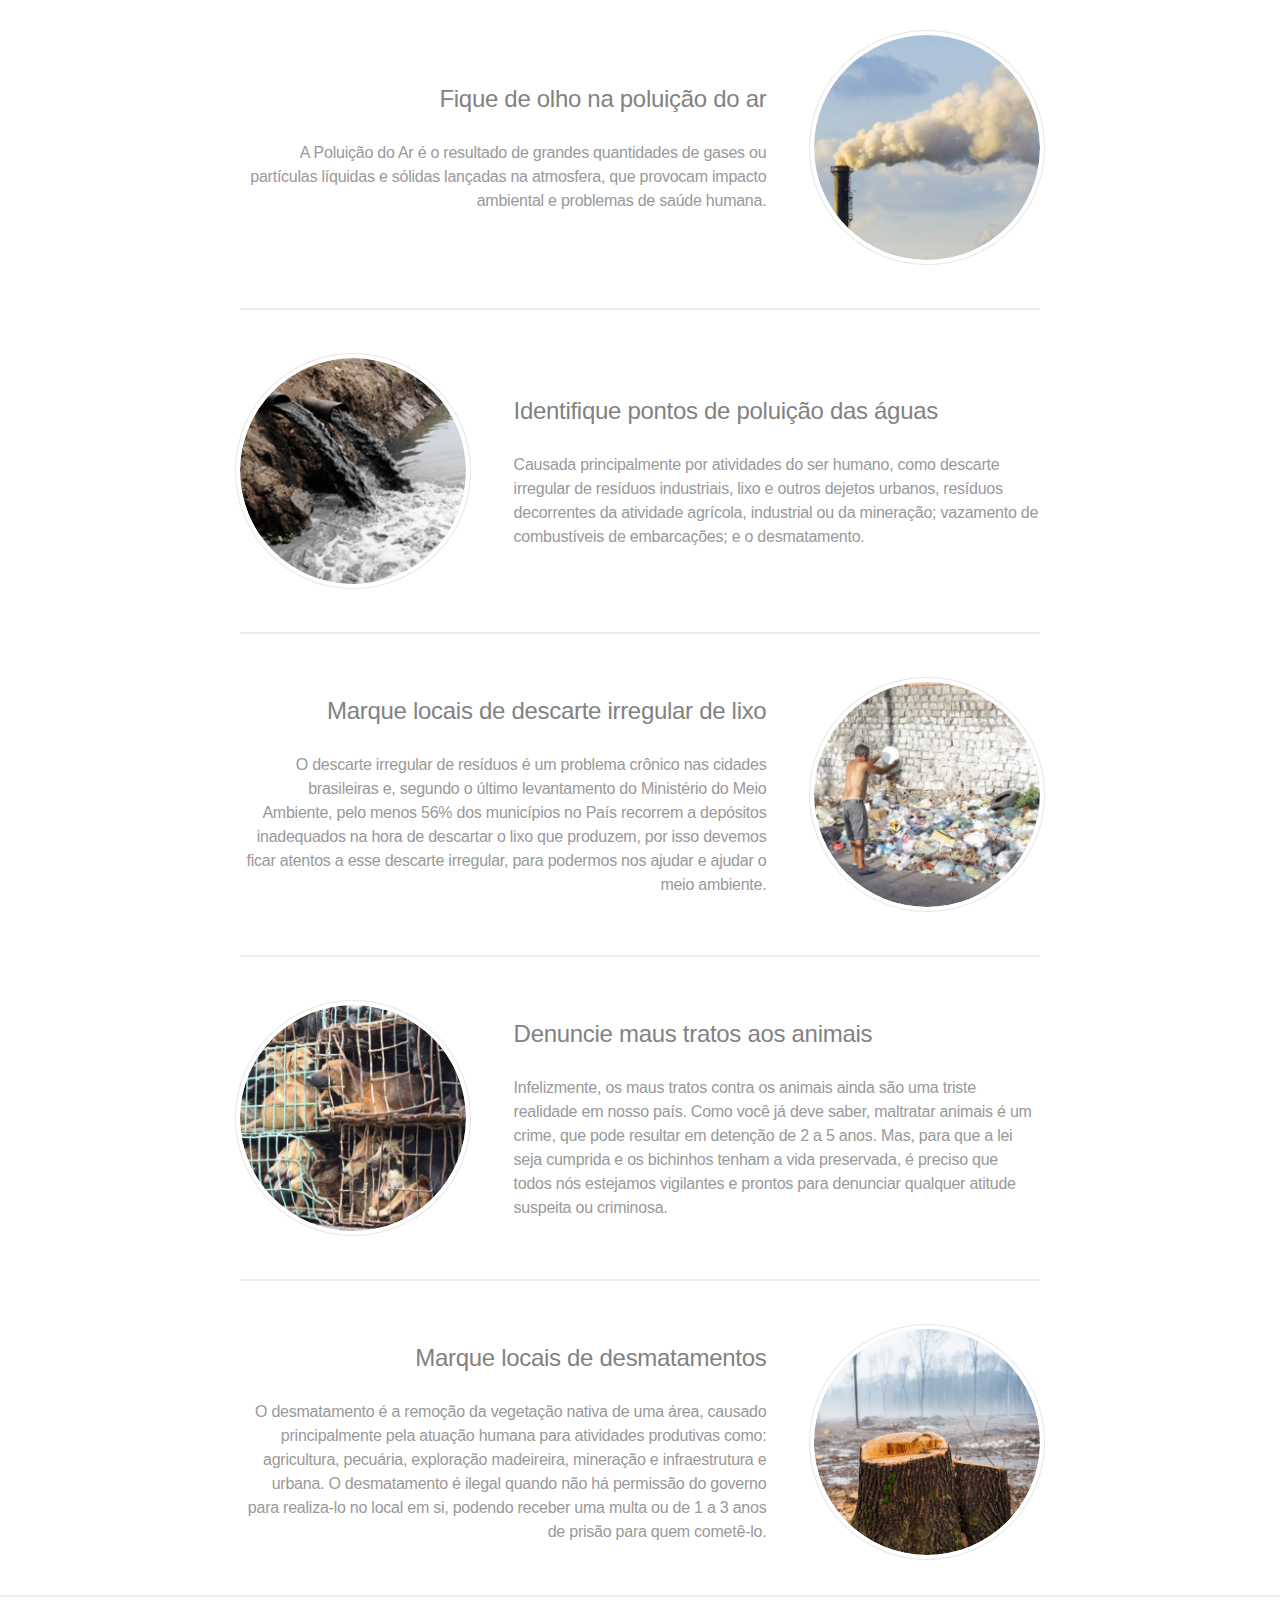
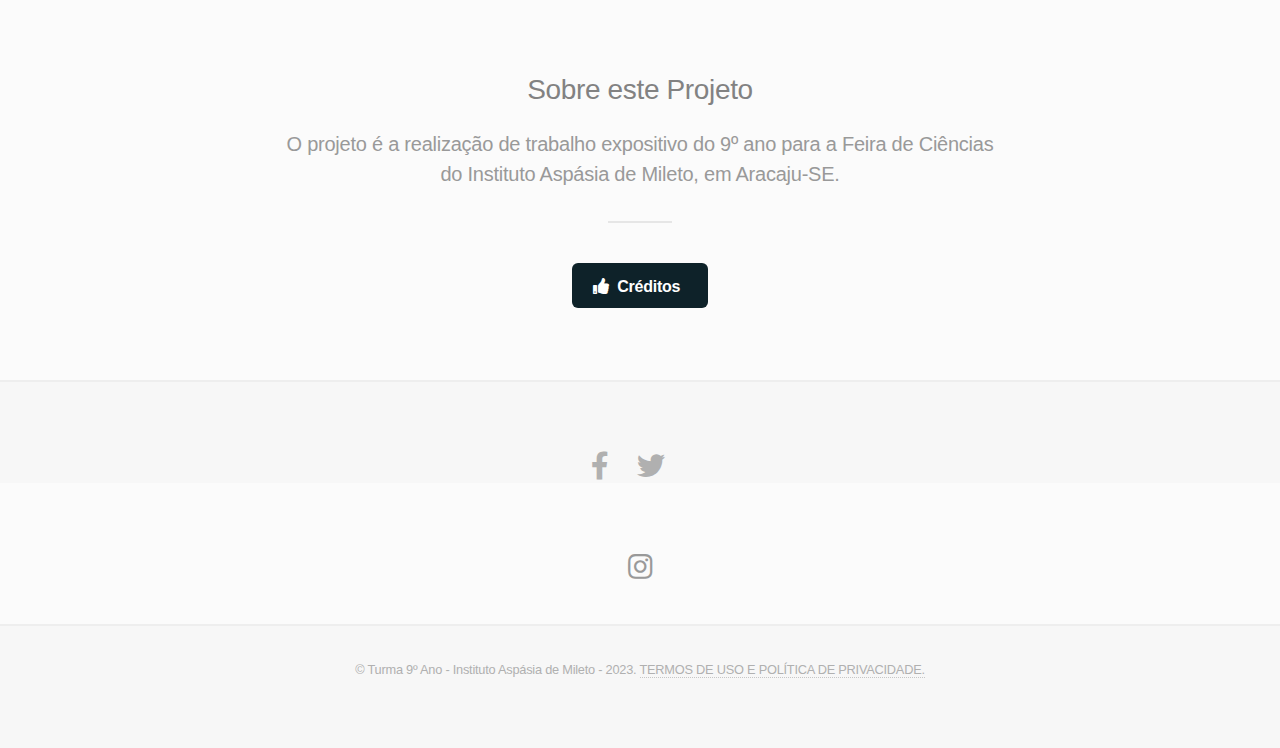
==== commit 5ec0c54c: "Update index.html" ====
--- a/index.html
+++ b/index.html
@@ -87,7 +87,7 @@
 						<div class="image"><img src="images/pic06.png" alt="" /></div>
 						<div class="content">
 							<h3>Marque locais de desmatamentos</h3>
-							<p>O desmatamento é a remoção da vegetação nativa de uma área, causado principalmente pela atuação humana para atividades produtivas como: agricultura, pecuária, exploração madeireira, mineração e infraestrutura e urbana. O desmatamento é ilegal quando não há permissão do governo para realiza-lo no local em si, podendo receber uma multa ou de 1 a 3 anos de prisão para quem cometer-lo.</p>
+							<p>O desmatamento é a remoção da vegetação nativa de uma área, causado principalmente pela atuação humana para atividades produtivas como: agricultura, pecuária, exploração madeireira, mineração e infraestrutura e urbana. O desmatamento é ilegal quando não há permissão do governo para realiza-lo no local em si, podendo receber uma multa ou de 1 a 3 anos de prisão para quem cometê-lo.</p>
 						</div>
 					</section>
 
@@ -114,6 +114,12 @@
 				<ul class="icons">
 					<li><a href="#" class="icon brands fa-facebook-f"><span class="label">Facebook</span></a></li>
 					<li><a href="#" class="icon brands fa-twitter"><span class="label">Twitter</span></a></li>
+
+				</div>
+			</section>
+
+		<!-- Three -->
+			<section id="three" class="wrapper style2 special">
 					<li><a href="#" class="icon brands fa-instagram"><span class="label">Instagram</span></a></li>
 				</ul>
 				<p class="copyright">&copy; Turma 9º Ano - Instituto Aspásia de Mileto - 2023. <a href="https://desmapp.vercel.app/termos/desmapp_terms.html">TERMOS DE USO E POLÍTICA DE PRIVACIDADE.</a></p>
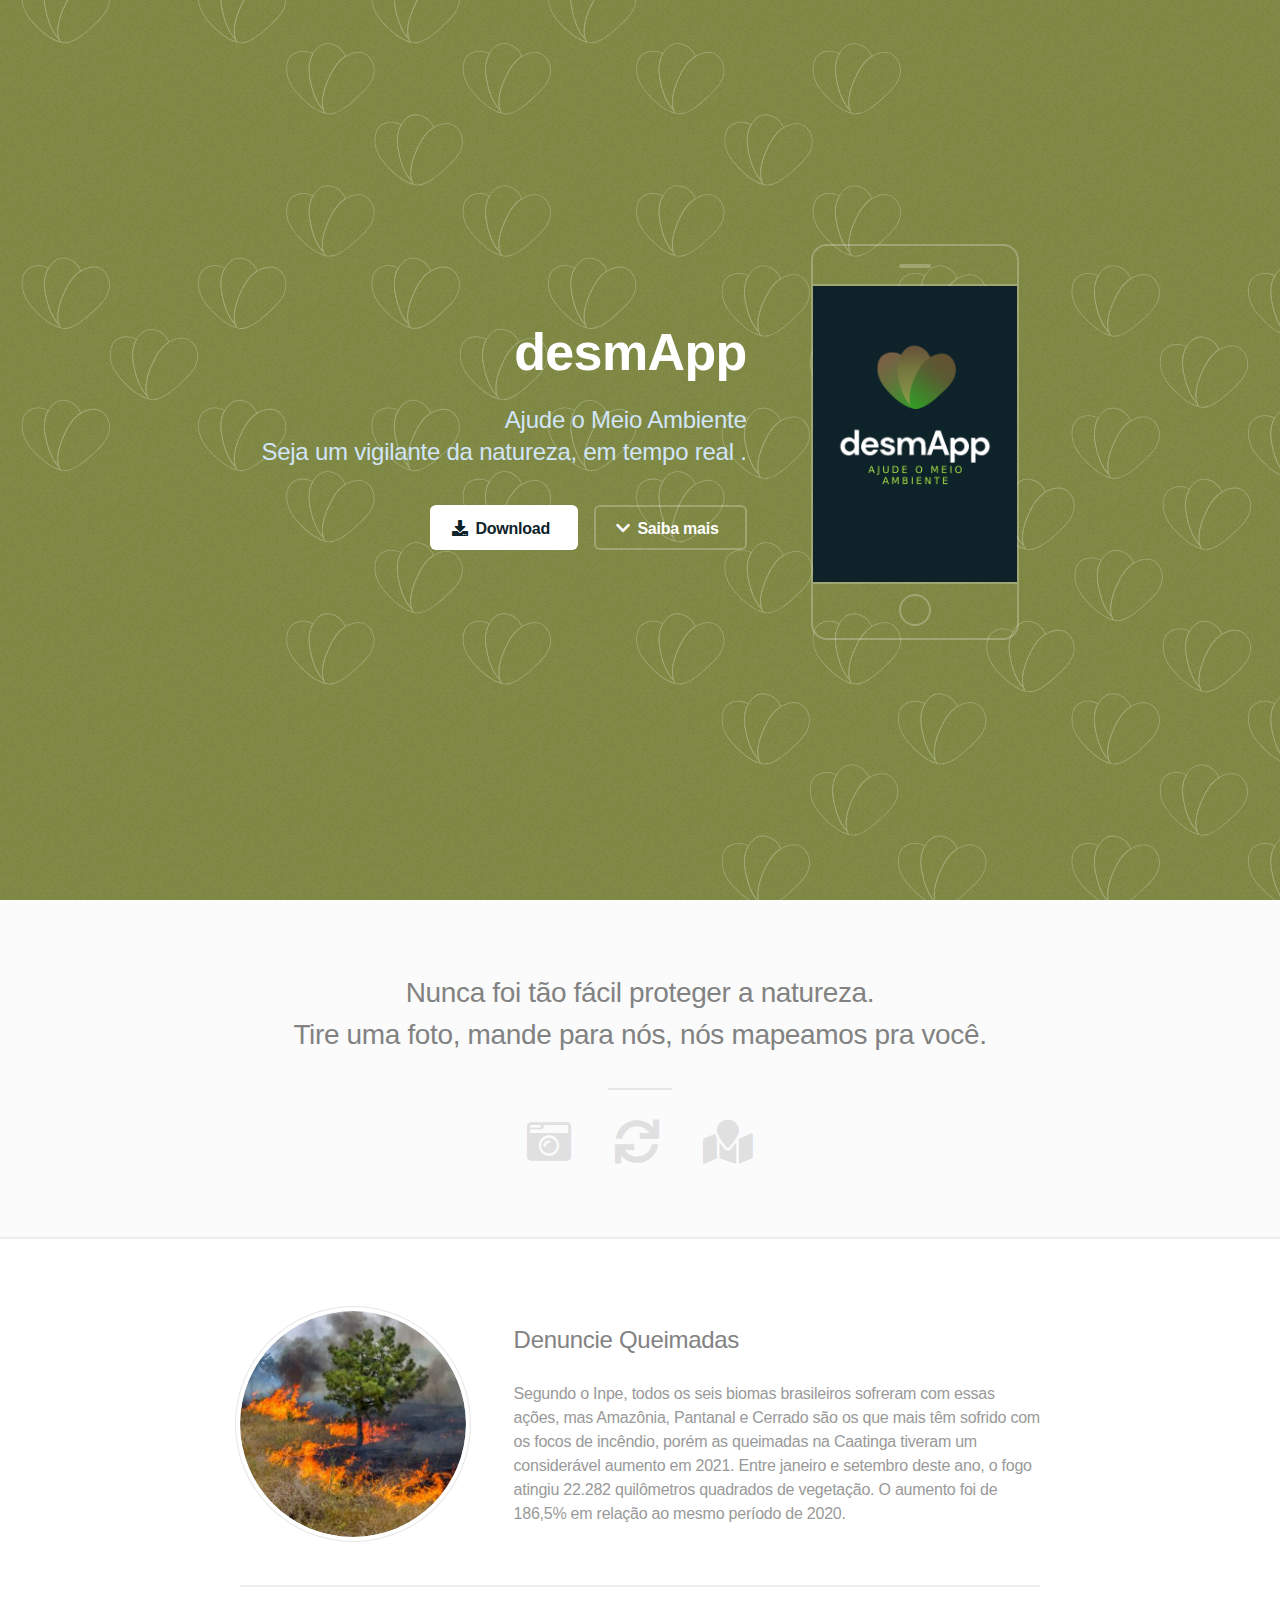
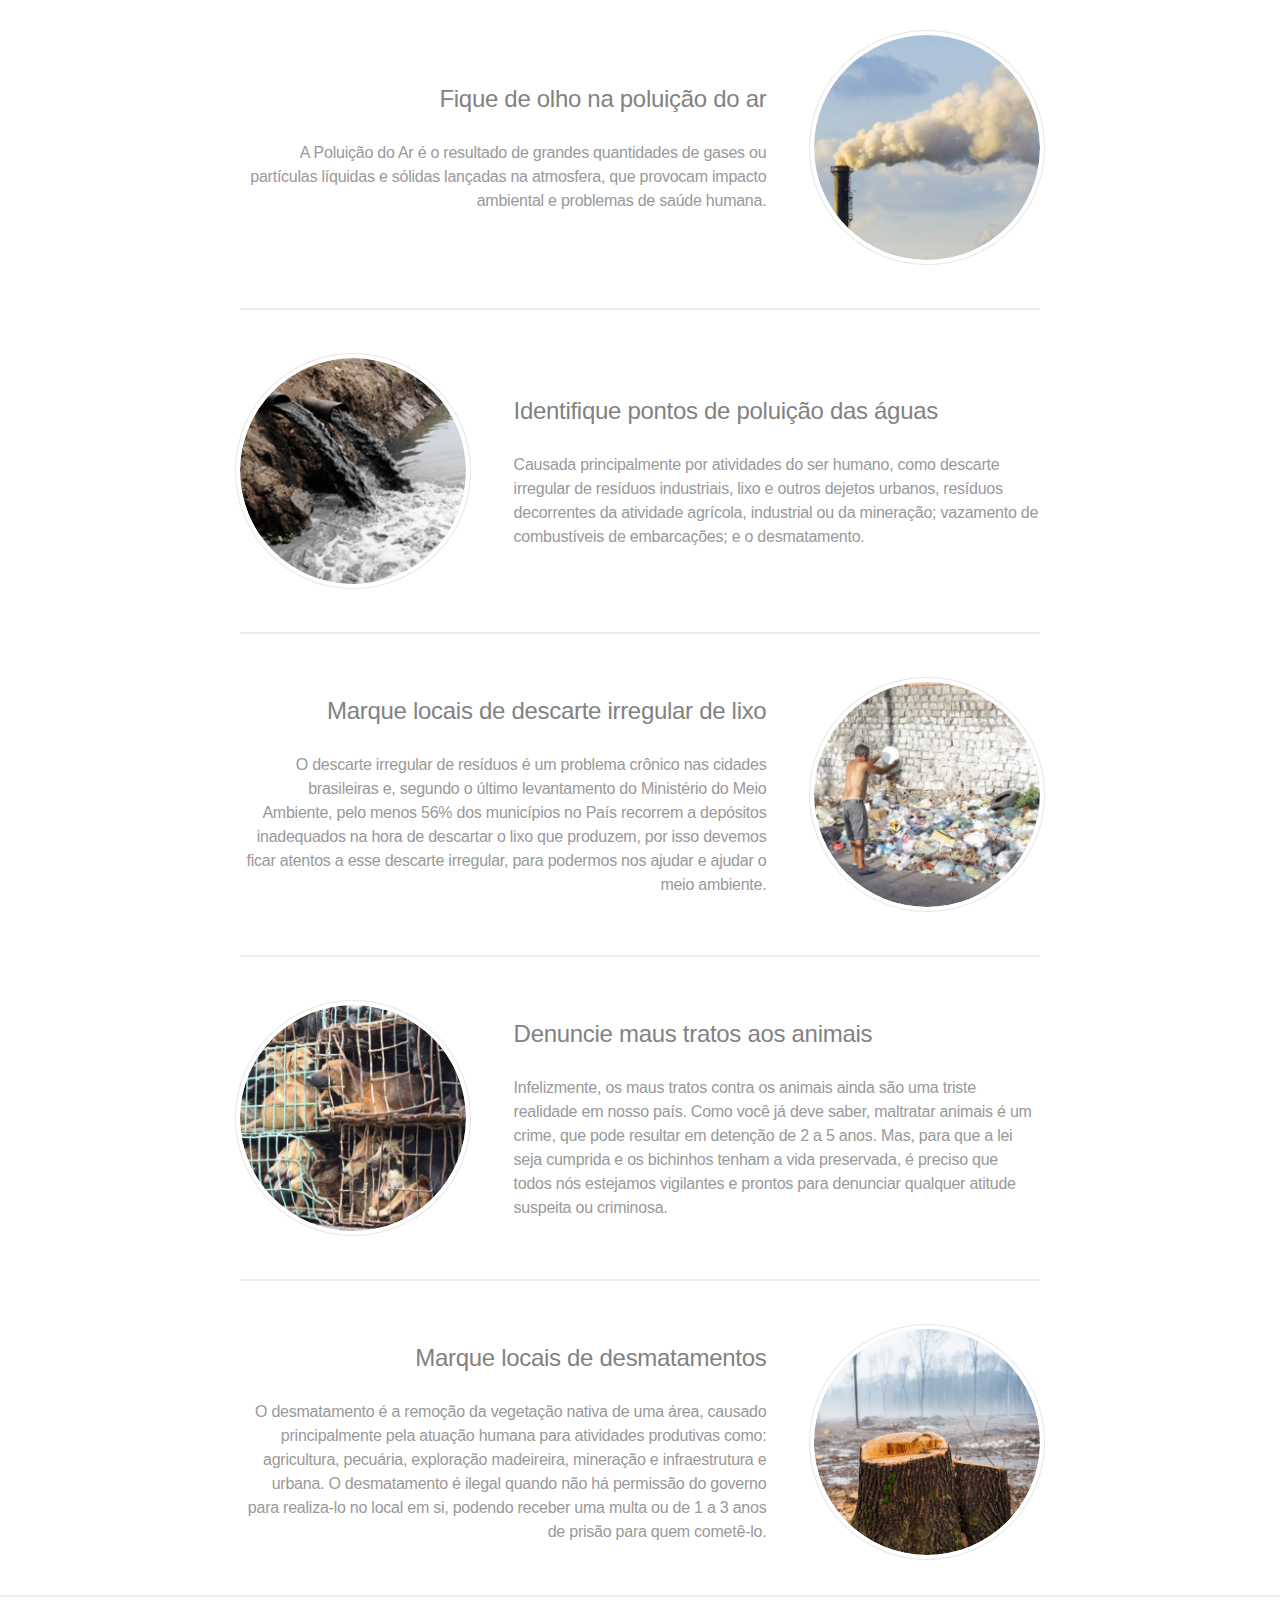
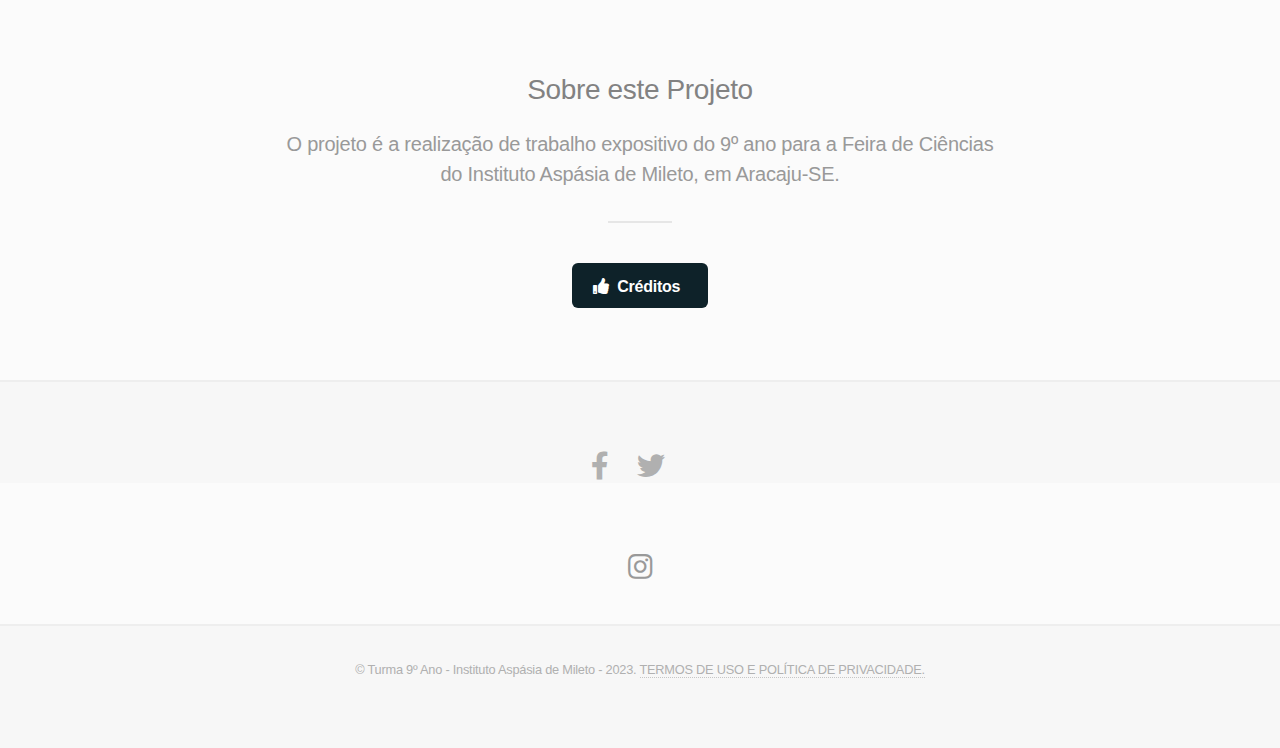
==== commit 20203ef7: "Update index.html" ====
--- a/index.html
+++ b/index.html
@@ -52,7 +52,7 @@
 						<div class="image"><img src="images/pic01.png" alt="" /></div>
 						<div class="content">
 							<h3>Denuncie Queimadas</h3>
-							<p>Segundo o Inpe, todos os seis biomas brasileiros sofreram com essas ações, mas Amazônia, Pantanal e Cerrado são os que mais têm sofrido com os focos de incêndio,As queimadas na Caatinga tiveram um considerável aumento em 2021. Entre janeiro e setembro deste ano, o fogo atingiu 22.282 quilômetros quadrados de vegetação. O aumento foi de 186,5% em relação ao mesmo período de 2020...</p>
+							<p>Segundo o Inpe, todos os seis biomas brasileiros sofreram com essas ações, mas Amazônia, Pantanal e Cerrado são os que mais têm sofrido com os focos de incêndio, porém as queimadas na Caatinga tiveram um considerável aumento em 2021. Entre janeiro e setembro deste ano, o fogo atingiu 22.282 quilômetros quadrados de vegetação. O aumento foi de 186,5% em relação ao mesmo período de 2020.</p>
 						</div>
 					</section>
 					<section class="spotlight">
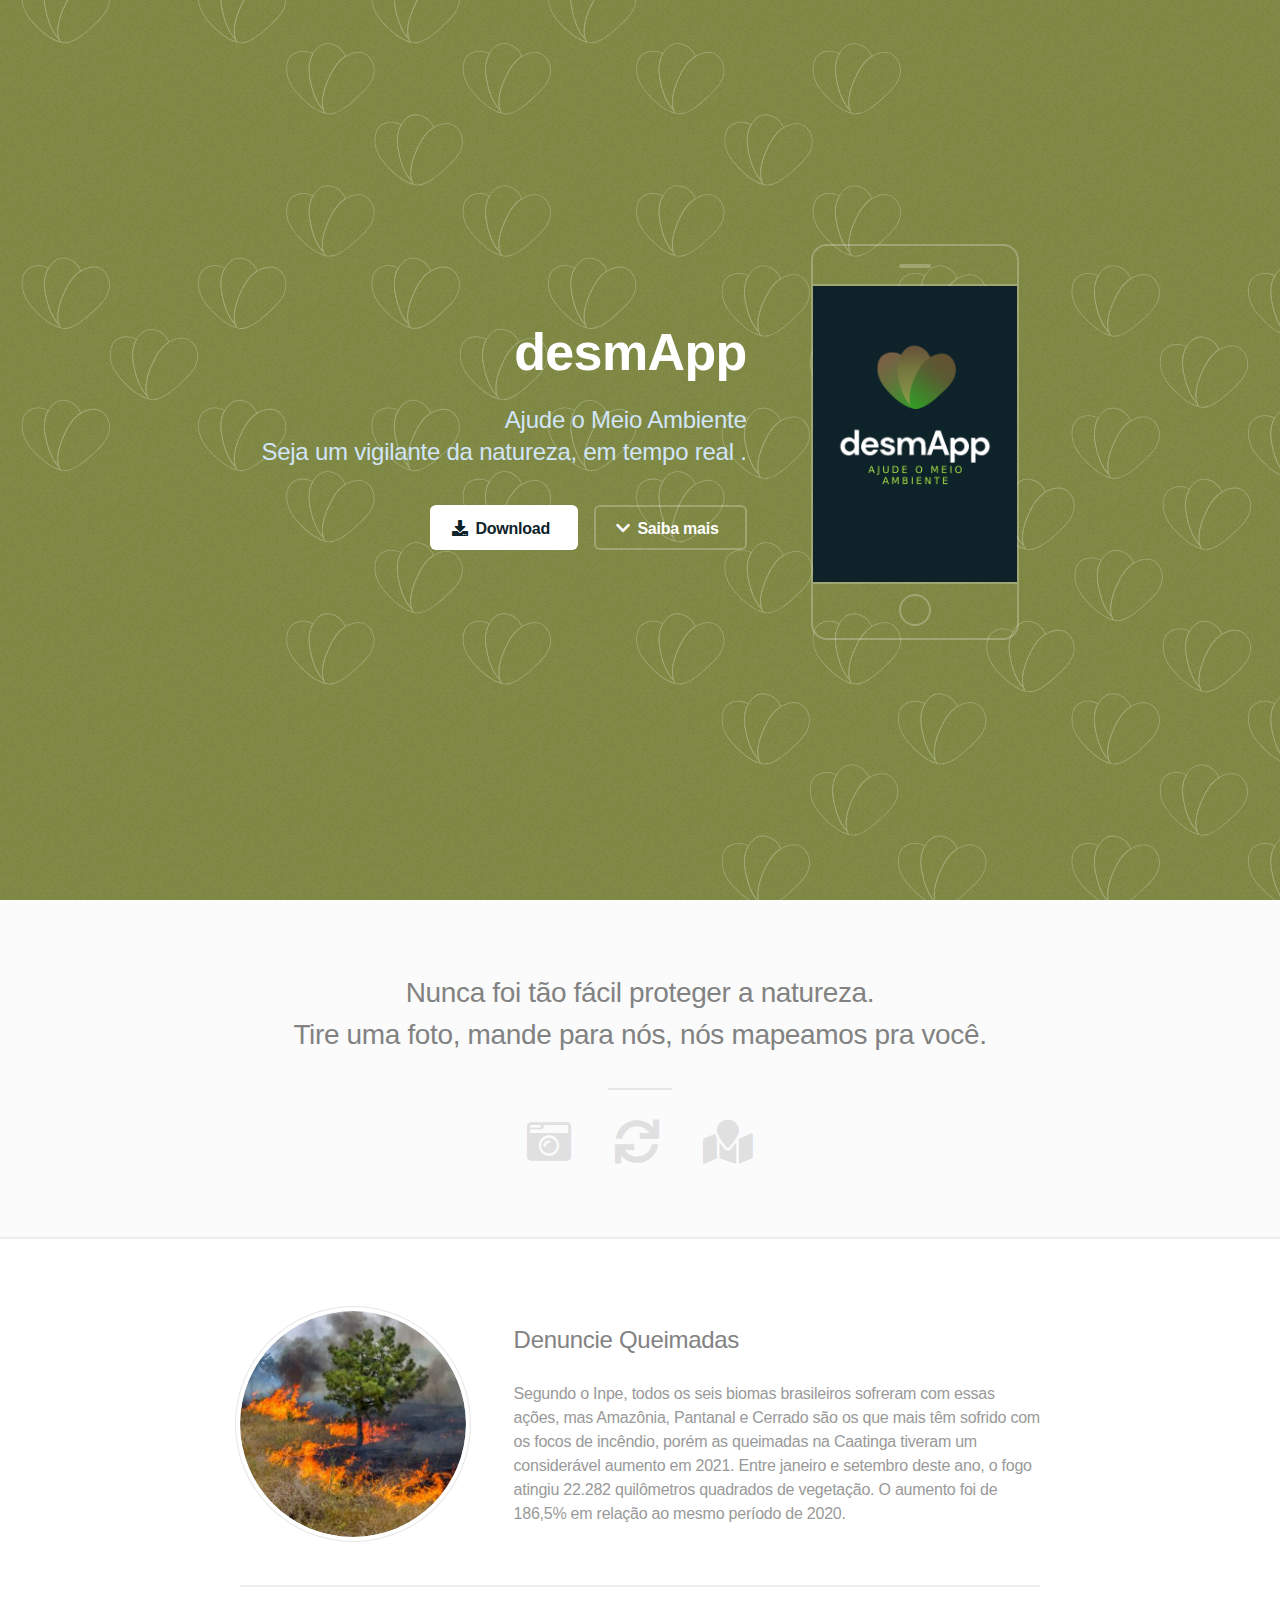
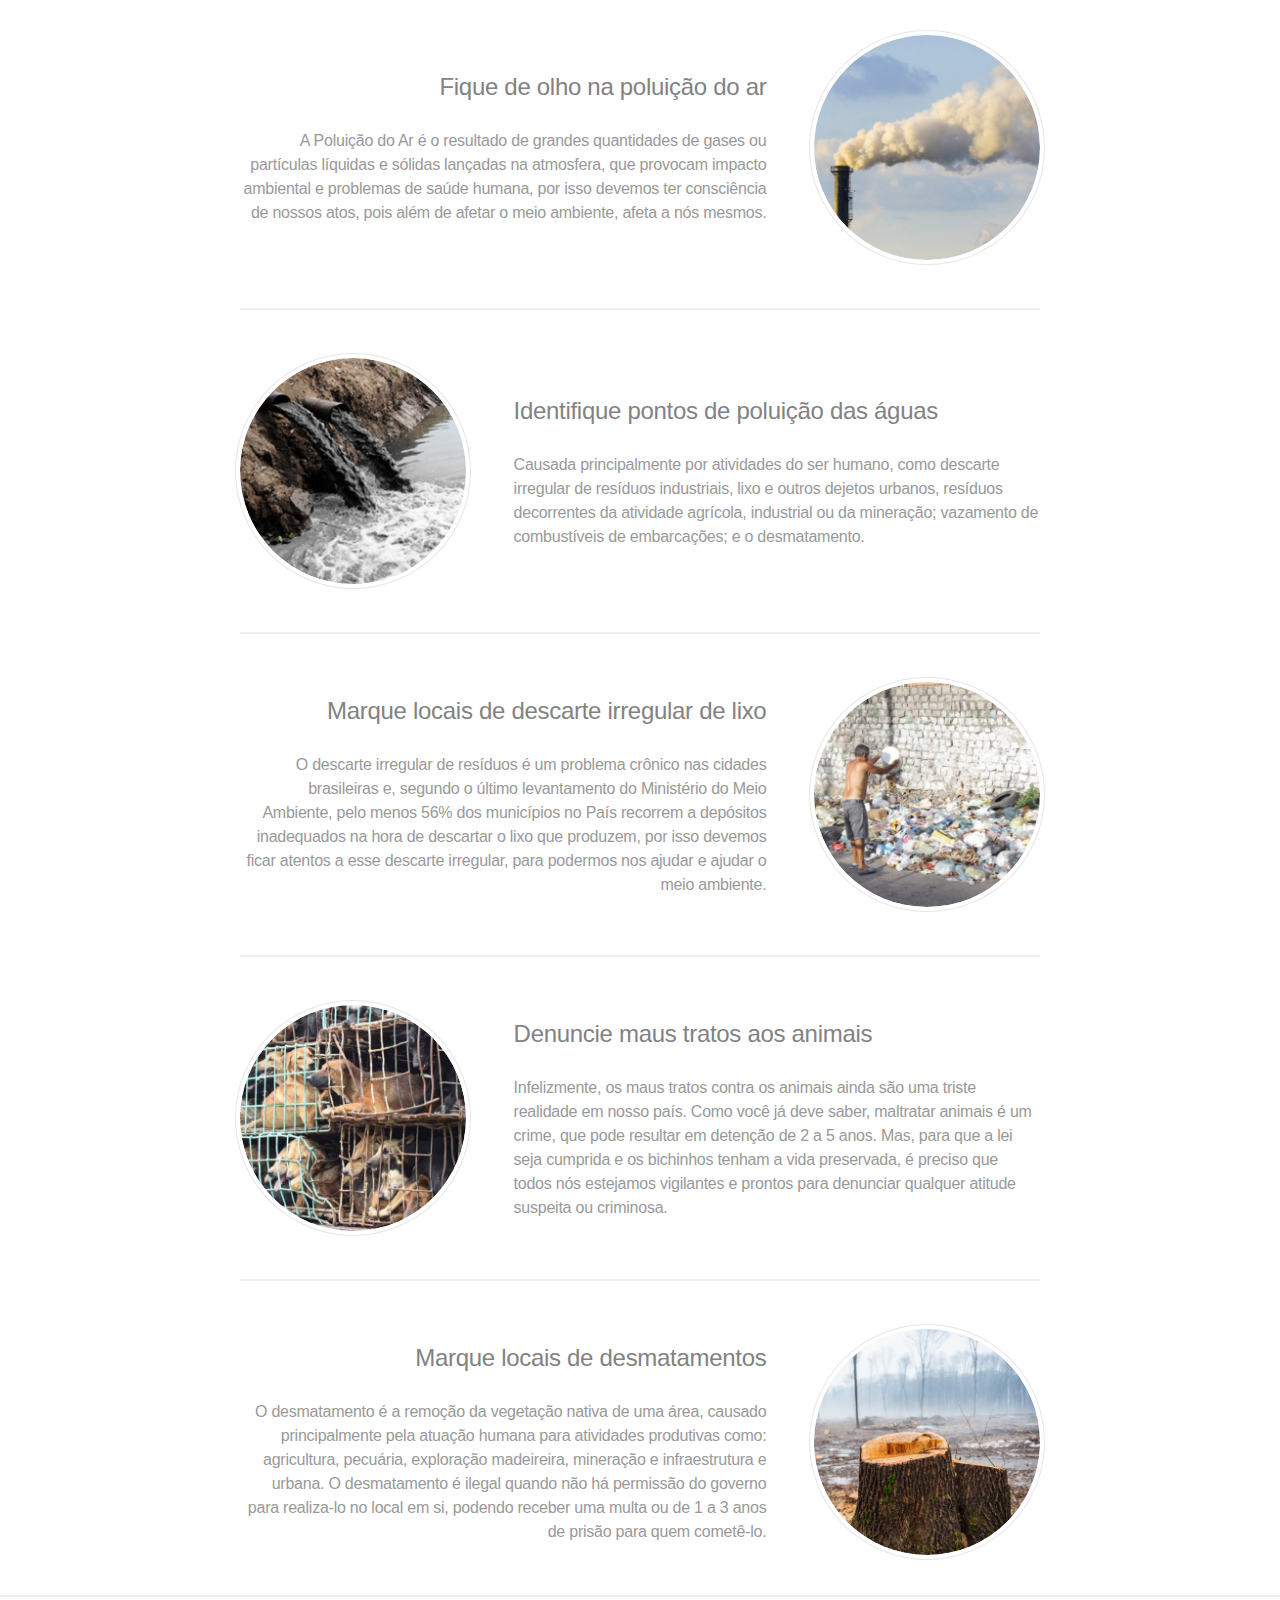
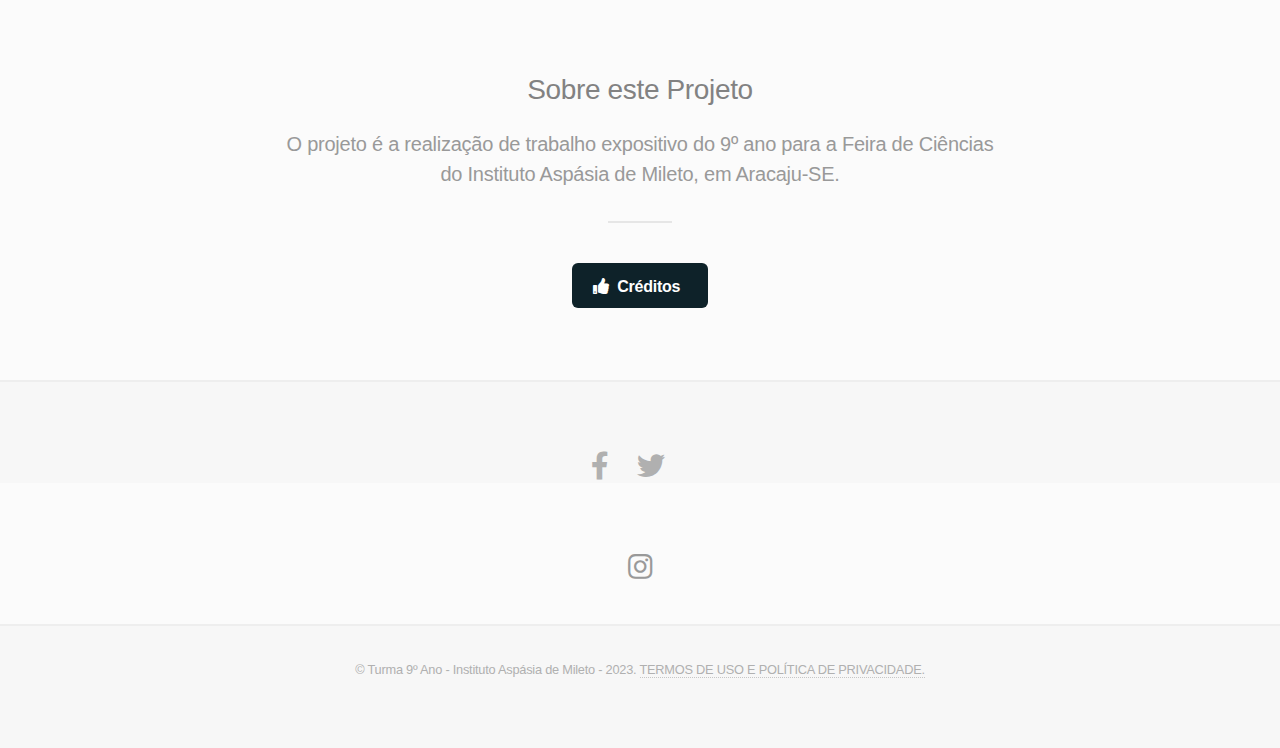
==== commit bb1b68d5: "Update index.html" ====
--- a/index.html
+++ b/index.html
@@ -59,7 +59,7 @@
 						<div class="image"><img src="images/pic02.png" alt="" /></div>
 						<div class="content">
 							<h3>Fique de olho na poluição do ar</h3>
-							<p>A Poluição do Ar é o resultado de grandes quantidades de gases ou partículas líquidas e sólidas lançadas na atmosfera, que provocam impacto ambiental e problemas de saúde humana.</p>
+							<p>A Poluição do Ar é o resultado de grandes quantidades de gases ou partículas líquidas e sólidas lançadas na atmosfera, que provocam impacto ambiental e problemas de saúde humana, por isso devemos ter consciência de nossos atos, pois além de afetar o meio ambiente, afeta a nós mesmos.</p>
 						</div>
 					</section>
 					<section class="spotlight">
